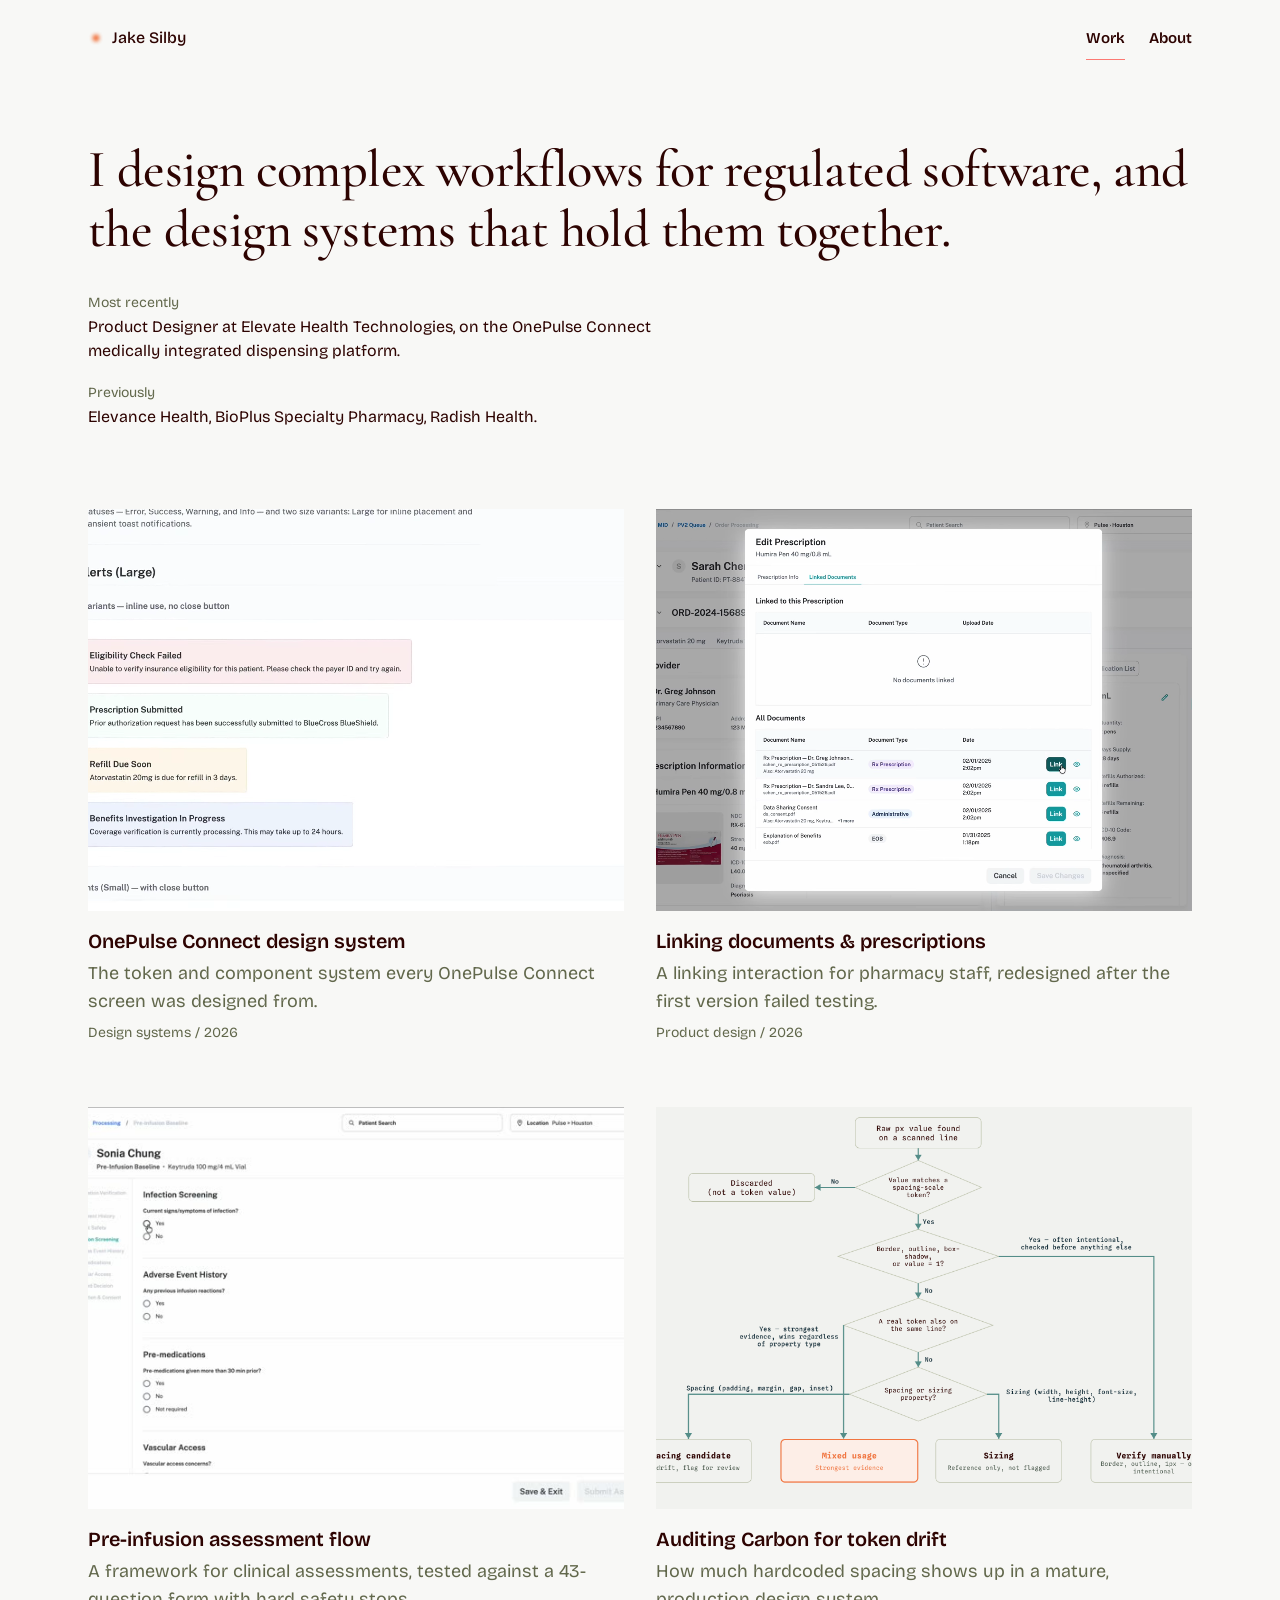
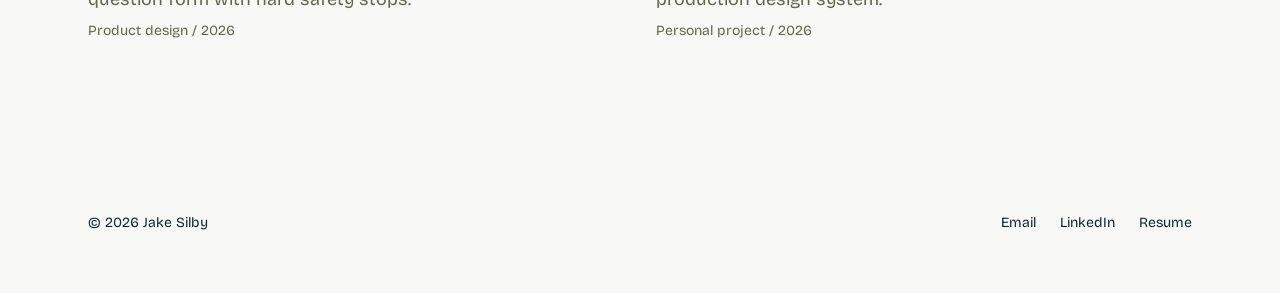
==== index.html @ 0c20d138 "perf: mp4 first, preload metadata, pause offscreen grid videos List the mp4 source before the webm, " ====
<!DOCTYPE html>
<html lang="en">
<head>
  <meta charset="UTF-8">
  <meta name="viewport" content="width=device-width, initial-scale=1.0">
  <title>Jake Silby — Portfolio</title>
  <link rel="preconnect" href="https://fonts.googleapis.com">
  <link rel="preconnect" href="https://fonts.gstatic.com" crossorigin>
  <link rel="stylesheet" href="components/fonts.css">
  <link rel="stylesheet" href="tokens.css">
  <link rel="stylesheet" href="components/components.css">
  <style>
    * { box-sizing: border-box; margin: 0; padding: 0; }
    html, body {
      background: var(--bg-page);
      color: var(--text-primary);
      font-family: var(--font-family-sans);
    }
    .home-hero {
      display: flex;
      flex-direction: column;
      gap: var(--space-32);
      max-width: var(--layout-wide);
      margin-inline: auto;
      padding: var(--space-64) var(--layout-gutter) var(--space-80);
    }
    .home-hero__title {
      font: var(--type-hero);
      letter-spacing: var(--type-hero-letter-spacing);
      color: var(--text-primary);
    }
    .hero-mark {
      /* Reset only: no visible highlight yet. */
      background: none;
      color: inherit;
    }
    .home-hero__credits {
      display: flex;
      flex-direction: column;
      gap: var(--space-20);
      max-width: var(--layout-measure);
    }
    .home-hero__credit {
      display: flex;
      flex-direction: column;
      gap: var(--space-2);
    }
    .home-hero__label {
      font: var(--type-meta);
      letter-spacing: var(--type-meta-letter-spacing);
      color: var(--text-muted);
    }
    .home-hero__value {
      font: var(--type-body-sm);
      letter-spacing: var(--type-body-sm-letter-spacing);
      color: var(--text-primary);
    }
  </style>
  <script>
    window.va = window.va || function () { (window.vaq = window.vaq || []).push(arguments); };
  </script>
  <script defer src="/_vercel/insights/script.js"></script>
</head>
<body data-page="work">
  <script src="components/nav.js"></script>
  <noscript>
    <nav class="noscript-nav" aria-label="Primary">
      <a href="/">Work</a>
      <a href="/about.html">About</a>
      <a href="mailto:jake.r.silby@gmail.com">Email</a>
    </nav>
  </noscript>

  <section class="home-hero">
    <h1 class="home-hero__title">I design <mark class="hero-mark">complex workflows</mark> for regulated software, and the <mark class="hero-mark">design systems</mark> that hold them together.</h1>
    <dl class="home-hero__credits">
      <div class="home-hero__credit">
        <dt class="home-hero__label">Most recently</dt>
        <dd class="home-hero__value">Product Designer at Elevate Health Technologies, on the OnePulse Connect medically integrated dispensing platform.</dd>
      </div>
      <div class="home-hero__credit">
        <dt class="home-hero__label">Previously</dt>
        <dd class="home-hero__value">Elevance Health, BioPlus Specialty Pharmacy, Radish Health.</dd>
      </div>
    </dl>
  </section>

  <h2 class="visually-hidden">Work</h2>
  <script src="components/work-grid.js"></script>
  <script src="components/clip-video.js"></script>

  <script src="components/footer.js"></script>
</body>
</html>
---- components/fonts.css ----
/*
 * Shared font include — the only place web fonts are requested. Every page
 * links this file (plus preconnects to fonts.googleapis.com and
 * fonts.gstatic.com) instead of its own Google Fonts URL.
 *
 * v2 faces (CLAUDE.md, Typography):
 *   Bricolage Grotesque      everything except the hero sentence, page
 *     opsz 12..96,           titles and code. Variable on both axes, so
 *     wght 400..700          optical size follows font-size automatically.
 *                            Weights in use: 400 (body, meta), 500 (header
 *                            name), 600 (nav, h2, h3), 700.
 *   Cormorant Garamond 500   hero sentence and case study title only
 *   Spline Sans Mono 400     token names, code and file names in prose
 */
@import url('https://fonts.googleapis.com/css2?family=Bricolage+Grotesque:opsz,wght@12..96,400..700&family=Cormorant+Garamond:wght@500&family=Spline+Sans+Mono&display=swap');

/*
 * Legacy, remove when roles migrate. Still used by pre-v2 type classes in
 * tokens.css; drop each face once nothing references it.
 *   Bricolage Grotesque 800   .type-case-title (homepage project titles)
 *   EB Garamond 400           .type-about-entry, .type-about-bio-body
 *                             (About page)
 *   EB Garamond 400 italic    .type-description (homepage project
 *                             descriptions)
 *   EB Garamond 500           .type-about-heading, .type-about-entry strong
 *                             (About page)
 *   EB Garamond 600 italic    .type-about-bio-lead (About page)
 */
@import url('https://fonts.googleapis.com/css2?family=Bricolage+Grotesque:opsz,wght@12..96,800&family=EB+Garamond:ital,wght@0,400;0,500;1,400;1,600&display=swap');
---- tokens.css ----
/*
 * Portfolio Design Tokens
 * Source of truth for every color, spacing, and type value on the site.
 * Never write a raw hex/px value in a page or component — reference a token.
 * Mirrors the Pulse Design System's token architecture: primitives → semantic aliases.
 * A third "mapped" tier (component-scoped tokens like --button-bg) can be added
 * as real components get built — add it there, not as one-off inline values.
 *
 * Generated from the Figma file's Variables (Color Primitives, Color, Spacing
 * Primitives, Spacing collections) — values pulled directly from the Plugin API,
 * not eyeballed from a screenshot.
 *
 * 2026 homepage direction: cosmos / greenwhite / smaltblue / elm are the active
 * primitives for the homepage (see --bg-hero, --text-hero-* below). brown / orange
 * / sage / forest remain in place because --bg-inverse, --bg-section-alt, and
 * --text-muted (used on case study pages / ProjectRow hover) haven't been
 * migrated to the new palette yet — don't delete them until those are addressed.
 *
 * v2 — restored --layout-max-width and --space-160 (--padding-hero-y), both
 * dropped by mistake in v1's wholesale file replacement rather than a deliberate
 * change. --text-accent was NOT restored — --text-hero-eyebrow is its intended
 * successor, scoped to the not-yet-built .hero-panel structure. Don't
 * bring --text-accent back.
 */

:root {

  /* ============================================================
   * PRIMITIVES — raw values, tied to no meaning. Never reference
   * these directly in components; go through the semantic layer below.
   * ============================================================ */

  /* --- Color primitives: brown (legacy — still backs --bg-inverse/text-muted paths) --- */
  --color-brown-0: #f3b29b;
  --color-brown-0-5: #e4a38d;
  --color-brown-1: #d5957e;
  --color-brown-1-5: #c58670;
  --color-brown-2: #b67861;
  --color-brown-3: #985a45;
  --color-brown-4: #793d28;
  --color-brown-5: #5b200b;
  --color-brown-6: #491a09;
  --color-brown-7: #371307;
  --color-brown-8: #240d04;
  --color-brown-8-5: #1b0a03;
  --color-brown-9: #120602;
  --color-brown-9-5: #090301;
  --color-brown-10: #000000;

  /* --- Color primitives: orange (legacy — still backs --bg-inverse) --- */
  --color-orange-0: #ffffff;
  --color-orange-0-5: #fdeee7;
  --color-orange-1: #fcdccf;
  --color-orange-1-5: #facbb7;
  --color-orange-2: #f8ba9f;
  --color-orange-3: #f59770;
  --color-orange-4: #f17540;
  --color-orange-5: #ee5210;
  --color-orange-6: #be420d;
  --color-orange-7: #8f310a;
  --color-orange-8: #5f2106;
  --color-orange-8-5: #471905;
  --color-orange-9: #301003;
  --color-orange-9-5: #180802;
  --color-orange-10: #000000;

  /* --- Color primitives: sage (legacy — still backs --bg-section-alt/--text-muted) --- */
  --color-sage-0: #ffffff;
  --color-sage-0-5: #fbfbfb;
  --color-sage-1: #f6f8f6;
  --color-sage-1-5: #f2f4f2;
  --color-sage-2: #edf1ed;
  --color-sage-3: #e4e9e5;
  --color-sage-4: #dbe2dc;
  --color-sage-5: #d2dbd3;
  --color-sage-6: #b4beb5;
  --color-sage-7: #96a197;
  --color-sage-8: #778479;
  --color-sage-8-5: #68766a;
  --color-sage-9: #59675b;
  --color-sage-9-5: #4a594c;
  --color-sage-10: #3b4a3d;

  /* --- Color primitives: forest (legacy) --- */
  --color-forest-0: #b7d8bc;
  --color-forest-0-5: #a8c9ad;
  --color-forest-1: #9aba9f;
  --color-forest-1-5: #8bab90;
  --color-forest-2: #7c9c81;
  --color-forest-3: #5f7f64;
  --color-forest-4: #416146;
  --color-forest-5: #244329;
  --color-forest-6: #1d3621;
  --color-forest-7: #162819;
  --color-forest-8: #0e1b10;
  --color-forest-8-5: #0b140c;
  --color-forest-9: #070d08;
  --color-forest-9-5: #040704;
  --color-forest-10: #000000;

  /* --- Color primitives: cosmos (active — 2026 homepage accent family) --- */
  --color-cosmos-0: #fff2f1;
  --color-cosmos-0-5: #fdf0f0;
  --color-cosmos-1: #fbeeee;
  --color-cosmos-1-5: #f9edec;
  --color-cosmos-2: #f7ebea;
  --color-cosmos-2-5: #f3e9e8; /* NEW — requested directly by hex for the
   * Pre-Infusion Assessment Flow homepage thumbnail's placeholder tray.
   * Sits between cosmos-2 and cosmos-3 on the existing scale rather than
   * reusing either neighbor, since it doesn't exactly match either one. */
  --color-cosmos-3: #f5e5e5;
  --color-cosmos-4: #f7dddc;
  --color-cosmos-5: #fecfcd;
  --color-cosmos-6: #fc7973;
  --color-cosmos-7: #fa2219;
  --color-cosmos-8: #b40b04;
  --color-cosmos-8-5: #870803;
  --color-cosmos-9: #5a0502;
  --color-cosmos-9-5: #2d0301;
  --color-cosmos-10: #000000;

  /* --- Color primitives: greenwhite (active — 2026 homepage neutral family) --- */
  --color-greenwhite-0: #f8f8f6;
  --color-greenwhite-0-5: #f5f6f4;
  --color-greenwhite-1: #f3f4f1;
  --color-greenwhite-1-5: #f1f2ef;
  --color-greenwhite-2: #eff0ed;
  --color-greenwhite-3: #ebece9;
  --color-greenwhite-4: #e7e8e3;
  --color-greenwhite-5: #e4e6dd;
  --color-greenwhite-6: #bbc0a9;
  --color-greenwhite-7: #919a75;
  --color-greenwhite-8: #62684c;
  --color-greenwhite-8-5: #494e39;
  --color-greenwhite-9: #313426;
  --color-greenwhite-9-5: #181a13;
  --color-greenwhite-10: #000000;

  /* --- Color primitives: smaltblue (active — 2026 homepage, border/interactive only so far) --- */
  --color-smaltblue-0: #cee2e0;
  --color-smaltblue-0-5: #c4d7d6;
  --color-smaltblue-1: #bacdcb;
  --color-smaltblue-1-5: #afc2c1;
  --color-smaltblue-2: #a5b8b6;
  --color-smaltblue-3: #8ea6a4;
  --color-smaltblue-4: #719996;
  --color-smaltblue-5: #548d88;
  --color-smaltblue-6: #43716d;
  --color-smaltblue-7: #325552;
  --color-smaltblue-8: #223836;
  --color-smaltblue-8-5: #192a29;
  --color-smaltblue-9: #111c1b;
  --color-smaltblue-9-5: #080e0e;
  --color-smaltblue-10: #000000;

  /* --- Color primitives: elm (active — 2026 homepage, hero surface + body ink) --- */
  --color-elm-0: #b4dbea;
  --color-elm-0-5: #a8cedd;
  --color-elm-1: #9cc2d1;
  --color-elm-1-5: #8fb5c3;
  --color-elm-2: #83a8b7;
  --color-elm-3: #6292a5;
  --color-elm-4: #437b91;
  --color-elm-5: #23657f;
  --color-elm-6: #1c5166;
  --color-elm-7: #153d4c;
  --color-elm-8: #0e2833;
  --color-elm-8-5: #0a1e26;
  --color-elm-9: #071419;
  --color-elm-9-5: #030a0d;
  --color-elm-10: #000000;

  /* --- Color primitives: white (case-study surface fill — not part of any
   * family scale, an unbound literal white in Figma, not a variable) --- */
  --color-white: #ffffff;

  /* --- Illustrative color: OnePulse Connect's own pulse-teal-700, used only
   * in the Token Architecture live embed to demonstrate that primitive,
   * semantic alias, and mapped token all resolve to the same value. This is
   * data being illustrated (the case study subject's palette), not a
   * portfolio design token — kept separate from the primitive families
   * above. Confirmed exact via the real Figma node (353:108, Token Example
   * swatch fill) — the earlier #2c6164 pixel-sampled from
   * images/ds_figmavariables.png was a different, unrelated screenshot;
   * no discrepancy remains. */
  --color-pulse-teal-700: #0c6265;
  --color-teal-label: #006566; /* NEW — Token Architecture live-embed card label text (PRIMITIVE/SEMANTIC ALIAS/MAPPED TOKEN), confirmed against Figma node 353:108. Unbound literal in Figma (not aliased to any variable there), same as --color-pulse-teal-700 above. */

  /* --- Illustrative alias/mapped steps for the same live embed — chained via
   * var() to --color-pulse-teal-700 above rather than repeating its hex, so
   * the three Token Architecture cards reference three distinct custom
   * properties instead of one value copy-pasted three times. Same
   * illustrative status as --color-pulse-teal-700: this is OnePulse
   * Connect's palette being demonstrated, not a portfolio design token, so
   * neither is used anywhere else on the site.
   * primary.main (#14A3A8) confirmed distinct via Figma variable lookup —
   * the chain intentionally resolves through primary.dark instead. */
  --pulse-primary-dark: var(--color-pulse-teal-700);
  --pulse-accent-primary-fg-fill: var(--pulse-primary-dark);

  /* --- Layout primitives --- */
  --layout-max-width: 1200px;
  --layout-text-width: 584px; /* reading measure, ~70 real characters per
   * line of 18px Bricolage Grotesque (average character 8.35px, measured
   * over OnePulse Connect's prose). Was 544px, ~71 characters of Barlow.
   * Set as px, not ch: Bricolage's ch (the '0' glyph, 0.651em) is much
   * wider than its average character (0.464em). */
  --layout-case-content-width: 760px; /* case-study content column — matches the
   * hardcoded 760px on .case-visual, .case-image-stack and friends, which
   * still need moving onto this token */
  --layout-case-wide-width: calc(var(--layout-max-width) - 2 * var(--padding-section-x)); /* NEW — wide case-study
   * figures (Carbon token audit's DevTools/terminal screenshots) that break out
   * of the 760px text column so small UI text stays legible. Derived, not a new
   * px value: the full 1200px layout minus the section's own side padding. */

  /* --- Radius primitives --- */
  --radius-full: 99px; /* pill/fully-rounded — safely larger than half the height of anything it's applied to */
  --radius-sm: 4px; /* own value, no longer aliases --space-4 (radius isn't spacing). NEW — Problem Diagram resolved-side image frame corners, confirmed against Figma */
  --radius-md: 8px; /* own value, no longer aliases --space-8. case-study row image corners, confirmed against Figma */
  --radius-lg: 16px; /* own value, no longer aliases --space-16. NEW — homepage hero card + glow corners, confirmed against Figma node 378:160 (381:486/381:487) */

  /* --- Border width primitives --- */
  --border-width-hairline: 1px; /* NEW — added for the case-study code block
   * (.case-code). Every solid border in components.css now uses it; the
   * remaining inline 1px borders are dashed rules that v2 removes. */
  --border-width-focus: 2px; /* NEW (v2) — focus ring around a whole work grid item */

  /* --- Size primitives --- */
  --size-44: 44px; /* NEW (v2) — WCAG 2.5.5 minimum tap target */

  /* --- Motion primitives --- */
  --duration-150: 150ms; /* NEW (v2) — the only UI transition length */

  /* --- Spacing primitives --- */
  --space-2: 2px; /* NEW — homepage credibility block, label to value */
  --space-4: 4px;
  --space-8: 8px;
  --space-12: 12px;
  --space-16: 16px;
  --space-20: 20px;
  --space-24: 24px;
  --space-32: 32px;
  --space-36: 36px;
  --space-48: 48px;
  --space-56: 56px;
  --space-64: 64px; /* superseded — was the About page's card/bio column gap
   * for one revision of node 496:156; the next revision moved that gap to
   * 80px (see --space-80 below). Kept, same as --space-128/--font-size-64,
   * in case a future section lands on this rung again. */
  --space-80: 80px; /* NEW — About page's card/bio column gap, now 80px per
   * the latest revision of node 496:156/517:67 (was 64px, see --space-64
   * above). 80px already exists as a literal value on --hero-section-padding-y
   * below, but that token is named and scoped for the homepage hero
   * section's padding role, not a general gap value; reusing it here would
   * be the same kind of name/role mismatch flagged for --border-muted in
   * the first About audit, so this gets its own general-scale primitive
   * instead, consistent with how --space-64 was added last round rather
   * than reused from elsewhere. */
  --space-96: 96px;
  --space-128: 128px; /* superseded — kept in case another section needs it */
  --space-160: 160px;
  --space-180: 180px; /* hero panel padding, current — confirmed against live Figma (196:383). Third revision to this value; see chat history if it changes again. */
  --space-200: 200px; /* superseded — kept in case another section needs it */

  /* --- Typography primitives --- */
  --font-family-display: 'Cormorant Garamond', Garamond, serif; /* v2 hero
   * sentence and case study title only (--type-hero, --type-page-title) */
  --font-family-serif: 'EB Garamond', serif; /* legacy classes only; removed
   * by the end of v2 */
  --font-family-mono: 'Spline Sans Mono', monospace;
  --font-family-sans: 'Bricolage Grotesque', system-ui, sans-serif; /* opsz
   * axis: font-optical-sizing stays auto (the default), so text is neutral
   * at body size and gets more character at heading sizes */

  --font-weight-regular: 400;
  --font-weight-medium: 500;
  --font-weight-semibold: 600;
  --font-weight-bold: 700;
  --font-weight-extrabold: 800;

  --font-size-11: 11px;
  --font-size-12: 12px; /* NEW — Token Architecture live-embed card label/name text, confirmed against Figma node 353:108 */
  --font-size-13: 13px;
  --font-size-14: 14px; /* NEW — homepage nav wordmark ("Welcome"), confirmed against Figma node 378:160 */
  --font-size-15: 15px; /* NEW — --type-nav */
  --font-size-16: 16px;
  --font-size-18: 18px;
  --font-size-20: 20px;
  --font-size-24: 24px;
  --font-size-32: 32px;
  --font-size-40: 40px; /* hero headline, current — confirmed against live Figma (196:383) */
  --font-size-48: 48px; /* added for case study page titles */
  --font-size-56: 56px; /* NEW (v2) — top of the --type-hero clamp, at 1440px */
  --font-size-64: 64px; /* superseded — .type-hero-heading moved from Barlow/64px back to Playfair/40px. Kept in case a future treatment needs it again. */
  --font-size-72: 72px; /* unused — kept from an earlier hero iteration in case another hero-scale treatment needs it */

  --line-height-16: 16px;
  --line-height-18: 18px; /* "Selected Work" label, current — confirmed against live Figma (196:383) */
  --line-height-20: 20px;
  --line-height-24: 24px;
  --line-height-28: 28px; /* NEW (v2) — --type-body, --type-h3 */
  --line-height-32: 32px;
  --line-height-36: 36px;
  --line-height-40: 40px; /* NEW (v2) — bottom of the --type-hero and --type-page-title clamps, at 375px */
  --line-height-48: 48px;
  --line-height-56: 56px; /* added for case study page titles */
  --line-height-64: 64px; /* NEW (v2) — top of the --type-hero clamp, at 1440px */
  --line-height-76: 76px; /* added for the 2026 homepage hero headline */

  --letter-spacing-none: 0px;
  --letter-spacing-tight-xs: -0.6px; /* NEW — homepage case study titles (.project-row__title), per the 2026-09-28 title spec; no Figma variable exists for this value. Looser than tight-sm, so xs by the sm/md/lg ordering — but note tight-xs2 (-1px) is tighter than sm despite its name, so xs and xs2 are not neighbours in value. Another reason for the naming pass flagged on tight-xs2. */
  --letter-spacing-tight-sm: -0.8px;
  --letter-spacing-tight-xs2: -1px; /* case study titles (.project-row__title), confirmed against live Figma — sits between tight-sm (-0.8) and tight-md (-1.2). Named awkwardly (xs2) to avoid conflicting with the existing tight/wide naming scale, which isn't strictly ordered (see tight-lg/-xl below) — consider a full naming pass on this scale at some point. */
  --letter-spacing-tight-md: -1.2px;
  --letter-spacing-tight-lg: -1.6px; /* added for case study page titles */
  --letter-spacing-tight-xl: -1.5px; /* superseded — .type-hero-heading moved to --letter-spacing-tight-xs2 (-1px), confirmed against Figma node 378:160. Kept in case another treatment needs -1.5px again. */
  --letter-spacing-wide-sm: 0.88px;
  --letter-spacing-wide-md: 1.04px;
  --letter-spacing-wide-lg: 1.1px;
  --letter-spacing-wide-xl: 1.5px; /* added for the 2026 homepage hero eyebrow */


  /* ============================================================
   * SEMANTIC ALIASES — roles, composed from primitives. Components
   * reference these, not the raw primitive scale above.
   * ============================================================ */

  /* --- Color: backgrounds --- */
  --bg-page: var(--color-greenwhite-0);
  --bg-canvas: var(--color-greenwhite-1-5); /* corrected from greenwhite-0-5 (#f5f6f4) to greenwhite-1-5 (#f1f2ef) — confirmed against live Figma variables on node 44:2 ("The Problem" section fill), the token's first actual usage anywhere in the codebase */
  --bg-accent: var(--color-cosmos-4);
  --bg-accent-tint: var(--color-cosmos-1); /* NEW — featured At a Glance stat tile fill, confirmed against Figma (#FBEEEE) */
  --bg-inverse: var(--color-greenwhite-5); /* confirmed against Figma node 239:186 — the light-tint hover redesign. Was previously cosmos-9 (dark, node 232:21) — my own local copy of this file was never updated when that fix was given to Claude Code directly, which is likely why it regressed. */
  --bg-placeholder: var(--color-greenwhite-4);
  --bg-placeholder-fill: var(--color-greenwhite-1); /* NEW — inner tone for the two-tone case-study image placeholder */
  --bg-placeholder-warm: var(--color-cosmos-2-5); /* NEW — Pre-Infusion Assessment Flow's homepage thumbnail tray, requested as an alternate to the shared greenwhite --bg-placeholder */
  --bg-section-alt: var(--color-sage-5); /* NOT migrated — still legacy sage. Used on case study pages, which haven't been redesigned yet */
  --bg-hero: var(--color-elm-0); /* NEW — the 2026 homepage hero panel */
  --bg-surface: var(--color-white); /* NEW — card/tile fill that sits a shade brighter than bg-page, e.g. At a Glance stat tiles */
  --bg-backdrop: color-mix(in srgb, var(--color-elm-10) 80%, transparent); /* NEW — lightbox/modal backdrop, computed from the elm-10 black primitive via color-mix() instead of a hardcoded rgba() */

  /* --- Color: text --- */
  --text-primary: var(--color-cosmos-9-5);
  --text-secondary: var(--color-elm-9);
  --text-inverse: var(--color-cosmos-9);
  --text-muted: var(--color-greenwhite-8); /* Migrated off legacy sage-6 (#b4beb5,
   * 1.7:1 — failed WCAG AA). greenwhite-8 is the lightest step in the active
   * 2026 palette that still clears 4.5:1 against both bg-page and bg-canvas
   * (5.48:1 / 5.19:1). */
  --text-label: var(--color-elm-8);
  --text-hero-eyebrow: var(--color-cosmos-8-5); /* NEW — status unclear as of the latest hero revision, see chat note */
  --text-hero-heading: var(--color-cosmos-9-5); /* NEW */
  --text-hero-subhead: var(--color-greenwhite-8); /* NEW — the hero's second line ("I am a product designer..."), confirmed against live Figma (196:383) */
  --text-tag: var(--color-greenwhite-8);
  --text-link: var(--color-elm-5); /* NEW — About page's inline LinkedIn link, confirmed against Figma node 517:67 (#23657f). color-elm-5 already existed as a primitive but had no semantic role assigned yet. */
  --text-link-hover: var(--color-cosmos-8); /* NEW (v2) — hover color for inline
   * links and work grid titles. 6.60:1 on --bg-page, 6.25:1 on --bg-canvas.
   * A different hue from both --text-link (elm-5) and --text-primary, so the
   * hover reads on teal links and near-black titles alike. */

  /* --- Color: accent --- */
  --accent-primary: var(--color-cosmos-7);
  --accent-primary-dark: var(--color-cosmos-8); /* NEW — Token Architecture live-embed arrow icon fill, confirmed against Figma node 353:108's exported SVG asset (#b40b04) */

  /* --- Color: borders --- */
  --border-divider: var(--color-greenwhite-6);
  --border-muted: var(--color-greenwhite-7);
  --border-default: var(--color-elm-9-5);
  --border-accent: var(--color-cosmos-9); /* NEW — nav pill button outline */
  --border-interactive: var(--color-smaltblue-7); /* NEW — smaltblue's first assigned role */
  --border-highlight: var(--color-cosmos-6); /* NEW — nav pill active-tab underline. Stated by the user as #FC7973/cosmos-6; not confirmed via Figma, but cosmos-6 is a real existing primitive. */
  --border-highlight-teal: var(--color-pulse-teal-700); /* NEW — Token Architecture card hover border. Reuses the exact swatch color the widget already demonstrates (pulse-teal.700), kept separate from --border-highlight so this hover treatment doesn't move if the nav pill's underline color ever changes. */

  /* --- Size and motion (v2) --- */
  --size-tap-target: var(--size-44); /* min-height on header and footer links */
  --duration-hover: var(--duration-150); /* hover/focus color change, always ease-out */

  /* --- Spacing: gaps --- */
  --gap-tight: var(--space-4);
  --gap-inline: var(--space-8);
  --gap-stack: var(--space-16);
  --gap-section: var(--space-20); /* NEW — gap between index/heading/paragraphs within a numbered case-study section */
  --gap-card: var(--space-24);
  --gap-footer-links: var(--space-24); /* corrected from --space-32 (32px) — confirmed against live Figma node 48:15 (the shared Footer component, also used on the homepage). This changes the homepage footer's link spacing too, since it's the same shared component. */

  /* --- Spacing: padding --- */
  --padding-section-x: var(--space-48);
  --padding-card-y: var(--space-36);
  --padding-section-y: var(--space-96);
  --padding-image: var(--space-32);
  --padding-hero-y: var(--space-160); /* superseded — the full-bleed hero-panel this backed was replaced by the floating hero card (see --hero-section-padding-y below), confirmed against Figma node 378:160. Kept in case a future full-bleed hero treatment needs it again. */

  /* --- Spacing: mapped (component-scoped) — one-off positioning values that
   * belong to a single component's exact Figma geometry, not the general
   * spacing rhythm scale above. Per CLAUDE.md's third token tier. --- */
  --hero-section-padding-y: var(--space-80); /* now points at its primitive. NEW — homepage hero section vertical padding, confirmed against Figma node 378:160 */
  --work-grid-gap-column: var(--space-32); /* NEW (v2) — between the two work grid columns */
  --work-grid-gap-row: var(--space-64); /* NEW (v2) — between work grid rows, twice the column gap so each item reads as one unit */
  --focus-ring-width: var(--border-width-focus);
  --focus-ring-color: var(--accent-primary-dark); /* 6.6:1 on bg-page */
  --focus-ring-offset: var(--space-8);
  /* Raw px below, not primitives: removed in v2 about/grid prompts. */
  --about-card-offset-top: 14px; /* NEW — About page experience/education card's inset from its own glow layer, confirmed against Figma node 496:156 (496:275) */
  --about-card-offset-left: 17px; /* NEW — see --about-card-offset-top; same node, left axis */
  --about-card-glow-offset-left: 3px; /* NEW — About card's glow layer inset from the outer wrapper (top/bottom inset is 0), confirmed against Figma node 496:156 (496:171) */
  --project-row-image-width: 640px; /* Raw px: removed in v2 hero/about/grid prompts. NEW — was a hardcoded 500px; raised so
   * homepage thumbnails (e.g. OnePulse Connect's Colors & Typography swatch
   * grid) render large enough to actually read rather than a full screenshot
   * shrunk past legibility. Component-scoped one-off card geometry, not part
   * of the general spacing rhythm scale, same tier as the hero/about card
   * offsets above. The <720px breakpoint overrides this back to `none`
   * (stacked layout goes full-width regardless), so this only affects
   * desktop/tablet. */

  /* --- Layout (v2) — the only two container widths, plus one gutter.
   * --layout-wide is the outer box for the header, work grid and media;
   * the gutter sits inside it as padding, so wide content is 1104px on
   * desktop (same as --layout-case-wide-width). --layout-measure is the
   * reading-text box. --layout-gutter steps up in the @media blocks
   * below :root (20 / 32 / 48). --- */
  --layout-wide: var(--layout-max-width);
  --layout-measure: var(--layout-text-width);
  --layout-gutter: var(--space-20);

  /* --- Type roles (v2) — composite tokens. Each role has five parts plus
   * a `font` shorthand. Apply with `font: var(--type-body);` and
   * `letter-spacing: var(--type-body-letter-spacing);`, since the font
   * shorthand can't carry letter-spacing. Bricolage Grotesque everywhere
   * except hero and page-title (Cormorant Garamond) and code (Spline Sans
   * Mono). Every
   * line-height is a multiple of 4. The legacy .type-* classes further
   * down stay in use until pages migrate onto these roles. --- */

  /* Fluid roles: size and line-height both interpolate linearly between
   * 375px and 1440px viewports. The endpoints are primitives; values in
   * between are not always on the 4px grid. */
  --type-hero-family: var(--font-family-display);
  --type-hero-weight: var(--font-weight-medium);
  --type-hero-size: clamp(var(--font-size-32), 23.55px + 2.2535vw, var(--font-size-56)); /* 32 at 375 → 56 at 1440 */
  --type-hero-line-height: clamp(var(--line-height-40), 31.55px + 2.2535vw, var(--line-height-64)); /* 40 at 375 → 64 at 1440 */
  --type-hero-letter-spacing: var(--letter-spacing-tight-xs); /* -0.6px.
   * Was -1px for EB Garamond; at 56px that crowds Cormorant Garamond's
   * tighter default fit ("rn", "gn" start to touch). Still 2 lines at 1440. */
  --type-hero: var(--type-hero-weight) var(--type-hero-size)/var(--type-hero-line-height) var(--type-hero-family);

  --type-page-title-family: var(--font-family-display);
  --type-page-title-weight: var(--font-weight-medium);
  --type-page-title-size: clamp(var(--font-size-32), 29.183px + 0.7512vw, var(--font-size-40)); /* 32 at 375 → 40 at 1440 */
  --type-page-title-line-height: clamp(var(--line-height-40), 37.183px + 0.7512vw, var(--line-height-48)); /* 40 at 375 → 48 at 1440 */
  --type-page-title-letter-spacing: var(--letter-spacing-tight-xs); /* -0.6px,
   * same as --type-hero. At -0.8px the "rn" pair renders joined at 40px on
   * a 2x screen; -0.6px keeps it apart. */
  --type-page-title: var(--type-page-title-weight) var(--type-page-title-size)/var(--type-page-title-line-height) var(--type-page-title-family);

  --type-h2-family: var(--font-family-sans);
  --type-h2-weight: var(--font-weight-semibold);
  --type-h2-size: var(--font-size-24);
  --type-h2-line-height: var(--line-height-32);
  --type-h2-letter-spacing: var(--letter-spacing-tight-xs);
  --type-h2: var(--type-h2-weight) var(--type-h2-size)/var(--type-h2-line-height) var(--type-h2-family);

  --type-h3-family: var(--font-family-sans);
  --type-h3-weight: var(--font-weight-semibold);
  --type-h3-size: var(--font-size-20);
  --type-h3-line-height: var(--line-height-28);
  --type-h3-letter-spacing: var(--letter-spacing-none);
  --type-h3: var(--type-h3-weight) var(--type-h3-size)/var(--type-h3-line-height) var(--type-h3-family);

  --type-body-family: var(--font-family-sans);
  --type-body-weight: var(--font-weight-regular);
  --type-body-size: var(--font-size-18);
  --type-body-line-height: var(--line-height-28);
  --type-body-letter-spacing: var(--letter-spacing-none);
  --type-body: var(--type-body-weight) var(--type-body-size)/var(--type-body-line-height) var(--type-body-family);

  --type-body-lg-family: var(--font-family-sans);
  --type-body-lg-weight: var(--font-weight-regular);
  --type-body-lg-size: var(--font-size-20);
  --type-body-lg-line-height: var(--line-height-32);
  --type-body-lg-letter-spacing: var(--letter-spacing-none);
  --type-body-lg: var(--type-body-lg-weight) var(--type-body-lg-size)/var(--type-body-lg-line-height) var(--type-body-lg-family);

  --type-body-sm-family: var(--font-family-sans);
  --type-body-sm-weight: var(--font-weight-regular);
  --type-body-sm-size: var(--font-size-16);
  --type-body-sm-line-height: var(--line-height-24);
  --type-body-sm-letter-spacing: var(--letter-spacing-none);
  --type-body-sm: var(--type-body-sm-weight) var(--type-body-sm-size)/var(--type-body-sm-line-height) var(--type-body-sm-family);

  --type-caption-family: var(--font-family-sans);
  --type-caption-weight: var(--font-weight-regular);
  --type-caption-size: var(--font-size-16);
  --type-caption-line-height: var(--line-height-24);
  --type-caption-letter-spacing: var(--letter-spacing-none);
  --type-caption: var(--type-caption-weight) var(--type-caption-size)/var(--type-caption-line-height) var(--type-caption-family);

  --type-meta-family: var(--font-family-sans);
  --type-meta-weight: var(--font-weight-regular);
  --type-meta-size: var(--font-size-14);
  --type-meta-line-height: var(--line-height-20);
  --type-meta-letter-spacing: var(--letter-spacing-none);
  --type-meta: var(--type-meta-weight) var(--type-meta-size)/var(--type-meta-line-height) var(--type-meta-family);

  --type-nav-family: var(--font-family-sans);
  --type-nav-weight: var(--font-weight-semibold);
  --type-nav-size: var(--font-size-15);
  --type-nav-line-height: var(--line-height-20);
  --type-nav-letter-spacing: var(--letter-spacing-none);
  --type-nav: var(--type-nav-weight) var(--type-nav-size)/var(--type-nav-line-height) var(--type-nav-family);

  /* Header name ("Jake Silby"). */
  --type-brand-family: var(--font-family-sans);
  --type-brand-weight: var(--font-weight-medium);
  --type-brand-size: var(--font-size-16);
  --type-brand-line-height: var(--line-height-24);
  --type-brand-letter-spacing: var(--letter-spacing-none);
  --type-brand: var(--type-brand-weight) var(--type-brand-size)/var(--type-brand-line-height) var(--type-brand-family);

  /* Inline code: token names, code and file names inside prose. Sized in
   * em so it sits in body and caption text alike, and takes the
   * surrounding line-height. No `font` shorthand for this role: the
   * shorthand resets line-height to `normal` and can't take `inherit`, so
   * apply the parts individually. */
  --font-size-code-inline: 0.875em;
  --type-code-family: var(--font-family-mono);
  --type-code-weight: var(--font-weight-regular);
  --type-code-size: var(--font-size-code-inline);
  --type-code-line-height: inherit;
  --type-code-letter-spacing: var(--letter-spacing-none);

  /* Multi-line code blocks (pre.case-code, Carbon token audit). */
  --type-code-block-family: var(--font-family-mono);
  --type-code-block-weight: var(--font-weight-regular);
  --type-code-block-size: var(--font-size-14);
  --type-code-block-line-height: var(--line-height-20);
  --type-code-block-letter-spacing: var(--letter-spacing-none);
  --type-code-block: var(--type-code-block-weight) var(--type-code-block-size)/var(--type-code-block-line-height) var(--type-code-block-family);

  /* --- Shadows --- */
  --shadow-card: 0 2px 4px rgba(0, 0, 0, 0.1), 0 15px 9px rgba(0, 0, 0, 0.05), 0 41px 11px rgba(0, 0, 0, 0.02); /* 3-layer approximation of Figma's 5-stacked-shadow card spec — reads the same visually. Applied via CSS instead of baked into image assets so it stays themeable and doesn't bleed into the source PNG/WebP crop. */
  --shadow-thumbnail: 0 1px 2px rgba(0, 0, 0, 0.1), 0 8px 5px rgba(0, 0, 0, 0.05), 0 14px 5px rgba(0, 0, 0, 0.02); /* NEW — same 3-layer approximation approach as --shadow-card, scaled down for smaller inline thumbnails (e.g. the Problem Diagram's ds_colors image), confirmed against a distinct, tighter 5-layer spec on node 45:2 */
  --shadow-resolved: 0 4px 16px rgba(0, 0, 0, 0.12); /* NEW — single-layer spec, meaningfully simpler than the 3-layer --shadow-card/--shadow-thumbnail approximations. Problem Diagram's resolved/"Token System" side only, confirmed against Figma. */
}

/* Page gutter steps (v2): 20px below 768, 32px from 768, 48px from 1024
 * (and at 1440). Breakpoints are literal because custom properties can't
 * be used inside a media query. */
@media (min-width: 768px) {
  :root { --layout-gutter: var(--space-32); }
}
@media (min-width: 1024px) {
  :root { --layout-gutter: var(--space-48); }
}


/* ============================================================
 * TYPOGRAPHY — COMPOSITE TOKENS
 * fontSize/lineHeight/fontWeight can't be expressed as a single CSS
 * custom property (same limitation the Pulse tokens.css documented
 * for its 30 skipped composite tokens) — compose the primitives above
 * into a class per role instead. These classes ARE the type-scale
 * tokens; treat them as the source of truth the same way you'd treat
 * a custom property.
 *
 * Legacy (pre-v2). The case study pages no longer use any of these; they
 * set the v2 type roles above on their own selectors. What's left serves
 * the homepage project rows (.type-meta, .type-case-title,
 * .type-label-secondary, .type-description) and the About page
 * (.type-about-*) until those are rebuilt.
 * ============================================================ */

.type-meta {
  font-family: var(--font-family-mono);
  font-weight: var(--font-weight-regular);
  font-size: var(--font-size-13);
  line-height: var(--line-height-20);
  letter-spacing: var(--letter-spacing-wide-md);
  text-transform: none; /* was uppercase — removed in the
   * frontend-design audit. Most live text using this class is
   * already hardcoded caps in the HTML itself (section index numbers
   * aside, which have no case) — this CSS change alone won't visibly
   * affect those instances; only genuinely mixed-case content (like
   * the copyright line) changes appearance. */
}

.type-case-title {
  font-family: var(--font-family-sans);
  font-weight: var(--font-weight-extrabold);
  font-size: var(--font-size-32);
  line-height: var(--line-height-48);
  letter-spacing: var(--letter-spacing-tight-md);
}

.type-label-secondary {
  font-family: var(--font-family-mono);
  font-weight: var(--font-weight-regular);
  font-size: var(--font-size-11);
  line-height: var(--line-height-16);
  letter-spacing: var(--letter-spacing-wide-sm);
  text-transform: none; /* was uppercase — removed in the
   * frontend-design audit. Most live text using this class is
   * already hardcoded caps in the HTML (CASE STUDY, FILE A/B/C, WORK) —
   * this alone won't visibly change those; badge/project-row__index
   * text (Title Case/numbers in source) is the visible change here. */
}

.type-description {
  font-family: var(--font-family-serif);
  font-style: italic;
  font-weight: var(--font-weight-regular);
  font-size: var(--font-size-20);
  line-height: var(--line-height-32); /* was line-height-24 (1.2x) — same
   * tight-leading bug as .type-hero-subhead, same fix: 32px/20px = 1.6x.
   * Unlike the hero card, .project-row__description has no fixed-height
   * container (flex, align-items: start) — confirmed no re-measurement
   * needed here. */
  letter-spacing: var(--letter-spacing-none);
}

/* --- About page additions (introduced while building the About page,
 * confirmed against Figma node 496:156) --- */

.type-about-heading {
  /* "Experience:" / "Education:" card headings. */
  font-family: var(--font-family-serif);
  font-weight: var(--font-weight-medium);
  font-size: var(--font-size-18);
  line-height: var(--line-height-24);
  letter-spacing: var(--letter-spacing-none);
}

.type-about-entry {
  /* Role/org line per experience & education entry. Role name is Medium
   * weight, org name Regular — bold via a nested <strong> on the role
   * name, not a second class. */
  font-family: var(--font-family-serif);
  font-weight: var(--font-weight-regular);
  font-size: var(--font-size-14);
  line-height: var(--line-height-24);
  letter-spacing: var(--letter-spacing-none);
}
.type-about-entry strong {
  font-weight: var(--font-weight-medium);
}

.type-about-entry-years {
  /* Mono year/range under each entry. Figma specs this at 10px, but that's
   * under the site's 11px functional-text floor (flagged by the impeccable
   * design-quality hook) — bumped to 11px, matching the floor every other
   * mono label on the site already sits on. No letter-spacing in the Figma
   * export (unlike the wide-tracked mono labels elsewhere) — left at
   * none rather than assumed. */
  font-family: var(--font-family-mono);
  font-weight: var(--font-weight-regular);
  font-size: var(--font-size-11);
  line-height: var(--line-height-24);
  letter-spacing: var(--letter-spacing-none);
}

.type-about-bio-lead {
  /* Bio's opening sentence — semibold italic, per Figma. Was 24px; latest
   * Figma revision of node 496:156 specifies 20px for both bio roles
   * (lead and body), no longer a larger size on the lead alone. */
  font-family: var(--font-family-serif);
  font-style: italic;
  font-weight: var(--font-weight-semibold);
  font-size: var(--font-size-20);
  line-height: normal; /* Figma leading-[normal], a deliberate "auto"
   * choice — not forced onto the line-height scale. */
  letter-spacing: var(--letter-spacing-none);
}

.type-about-bio-body {
  /* Was 24px — see .type-about-bio-lead above, same revision. */
  font-family: var(--font-family-serif);
  font-weight: var(--font-weight-regular);
  font-size: var(--font-size-20);
  line-height: normal;
  letter-spacing: var(--letter-spacing-none);
}


/* ============================================================
 * COMPONENT INTENT (not yet built) — documented here so it isn't
 * lost before the ProjectRow component exists in code.
 * ============================================================ */

/*
.project-row:hover {
  background: var(--bg-inverse);
  color: var(--text-inverse);
}
*/

/*
 * Hero panel (2026 homepage) — not yet built in code. Reference:
 * Figma node 196:382 ("Combo — Portica / Bossanova", now on the
 * cosmos/greenwhite/smaltblue/elm palette).
 *
 * .hero-panel {
 *   background: var(--bg-hero);
 *   padding: var(--padding-hero-y) var(--padding-section-x);
 * }
 * .hero-panel__eyebrow  { color: var(--text-hero-eyebrow); }
 * .hero-panel__heading  { color: var(--text-hero-heading); }
 * .nav-button {
 *   background: var(--bg-accent);
 *   color: var(--text-inverse);
 *   border: 1px solid var(--border-accent);
 * }
 */
---- components/components.css ----
/* Shared chrome: site-header, site-footer, work grid, case study blocks.
 * Loaded on every page that uses these components — never modify a copy
 * per page, edit here.
 */

/* --- Visually hidden: in the accessibility tree, not on screen. Used for
 * headings that structure a page without a visible label. --- */

.visually-hidden {
  position: absolute;
  width: 1px;
  height: 1px;
  overflow: hidden;
  clip-path: inset(50%);
  white-space: nowrap;
}

/* --- Case footer nav (Back to top / Next case study — end of every case
 * study's content, before the shared site-footer). --- */

.case-footer-nav {
  display: flex;
  align-items: center;
  justify-content: space-between;
  gap: var(--gap-card);
  padding: var(--space-24) var(--padding-section-x);
  border-top: 1px dashed var(--border-divider);
  background: var(--bg-page);
}

.case-footer-nav__link {
  color: var(--text-secondary);
  text-decoration: none;
  font: var(--type-nav);
  letter-spacing: var(--type-nav-letter-spacing);
}

/* --- Case study section (The Problem, Why This Matters, ...) — repeats
 * identically across every section on a case study page, confirmed against
 * Figma node 44:2. */

.case-section {
  display: flex;
  flex-direction: column;
  align-items: flex-start;
  gap: var(--gap-section);
  padding: var(--padding-section-x);
  background: var(--bg-page);
}

.case-section--alt {
  background: var(--bg-canvas);
}

.case-section__heading {
  font: var(--type-h2);
  letter-spacing: var(--type-h2-letter-spacing);
  color: var(--text-primary);
}

.case-section__body {
  font: var(--type-body);
  letter-spacing: var(--type-body-letter-spacing);
  color: var(--text-primary);
  max-width: 56ch; /* was a fixed 640px (before that, 760px) — that px value
   * was tuned once against a specific type scale and drifted back to
   * ~92-95 chars/line once the scale changed (Impeccable audit, 2026-09-15).
   * ch ties the width to the current font's actual character width instead
   * of a static px guess, so it can't drift the same way again.
   *
   * 56ch, not a nominal ~72-75ch, because Barlow's real prose character
   * width runs narrower than its own ch unit (the '0' glyph the unit is
   * defined by) here — 72ch measured out to ~90-96 real characters/line
   * in this component, not ~72-75. Verified directly via
   * getClientRects()-based per-character line measurement (not estimated):
   * 56ch = max 78 chars/line on this page, max 79 on Linking Documents &
   * Prescriptions, the other page sharing this class. Re-verify the same
   * way if this component's font or type scale changes again — don't
   * trust the nominal ch count at face value for this font. */
}

.case-section__body strong,
.case-rules-list__item strong {
  font-weight: var(--font-weight-semibold);
}

.case-section__body a {
  color: var(--text-link); /* same treatment as .case-figure__caption a */
  text-decoration: underline;
}

/* --- Case study bulleted rules list (e.g. Reasoning & Governance's
 * "standing rules" list) — a real <ul>, not literal bullet characters in
 * <p> tags like Figma's own authoring, for semantics. --- */

.case-rules-list {
  display: flex;
  flex-direction: column;
  gap: var(--gap-section);
  width: 736px;
  max-width: 100%;
  margin: 0;
  padding: 0;
  list-style: none;
}

.case-rules-list__item {
  position: relative;
  padding-left: var(--gap-stack);
  font: var(--type-body);
  letter-spacing: var(--type-body-letter-spacing);
  color: var(--text-primary);
}

.case-rules-list__item::before {
  content: "•";
  position: absolute;
  left: 0;
}

/* --- Case study inline visual (bg-placeholder wrapper, no radius on the
 * wrapper itself; inner image gets radius + object-fit, no shadow) — reused
 * across every real-screenshot block on a case study page. Each usage sets
 * its own aspect-ratio via a modifier, since that varies per image. --- */

.case-visual {
  display: flex;
  align-items: center;
  justify-content: center;
  width: 760px;
  max-width: 100%;
  padding: var(--space-24);
  background: var(--bg-placeholder);
}

.case-visual__image {
  display: block;
  width: 100%;
  max-width: 712px;
  height: auto;
  object-fit: cover;
  border-radius: var(--radius-md);
}

/* .case-visual's --bg-placeholder card fill is meant for a placeholder-
 * style box behind screenshots that need one. Some captures already
 * carry their own light background (fully transparent, or flat white/
 * near-white) — stacking --bg-placeholder's darker greenwhite tone
 * behind those just adds a visible colored border with no content
 * reason for it. Opt-in per image, not a change to .case-visual's
 * default, since most instances (full-app screenshots, video clips)
 * still want the card frame. Used on both Linking Documents &
 * Prescriptions and OnePulse Connect — shared here rather than
 * duplicated per page. */

.case-visual--transparent {
  background: transparent;
}

/* --- Case study dashed placeholder (flagged visual gap not built yet —
 * a genuinely missing asset, not a stand-in for something already shot).
 * Re-added for Linking Documents & Prescriptions' Hero Visual; was removed
 * as dead code once OnePulse Connect's own gaps (sidebar clip, hero) got
 * real footage. Each usage sets its own size via a modifier. --- */

.case-dashed-placeholder {
  display: flex;
  align-items: center;
  justify-content: center;
  padding: var(--space-24);
  background: transparent;
  border: 2px dashed var(--border-muted);
  border-radius: var(--radius-md);
}

.case-dashed-placeholder__label {
  color: var(--text-primary);
  text-align: center;
  text-transform: none; /* .type-meta already sets none at the token level;
   * this is now redundant but left explicit — these labels run to full
   * sentences describing what's missing, not short tags, so all-caps would
   * hurt readability here regardless of the base value. */
  letter-spacing: var(--letter-spacing-none); /* wide tracking only reads
   * correctly on all-caps text — same pairing as .stat-tile__label. */
}

/* --- Case study vertical image stack (a group of .case-visual/
 * .case-dashed-placeholder blocks stacked with a consistent 20px gap —
 * Data Table Screenshots, Production Screenshots) --- */

.case-image-stack {
  display: flex;
  flex-direction: column;
  align-items: flex-start;
  gap: var(--gap-section);
  width: 760px;
  max-width: 100%;
}

/* Image + caption pair. .case-visual is a centered flex row with its own
 * background tray, so a caption placed inside it would sit beside the
 * image; the figure stacks the caption below the tray instead. */
.case-figure {
  display: flex;
  flex-direction: column;
  gap: var(--space-8);
  width: var(--layout-case-content-width);
  max-width: 100%;
  margin: 0;
}

.case-figure__caption {
  font: var(--type-caption);
  letter-spacing: var(--type-caption-letter-spacing);
  color: var(--text-secondary);
}

.case-figure__caption a {
  color: var(--text-link); /* same treatment as .about-contact-link */
  text-decoration: underline;
}

/* Wide figure — breaks out of the 760px text column up to the full layout
 * width, for screenshots whose small DevTools/terminal text would be
 * illegible at 712px (Carbon token audit). The tray and image inside drop
 * their own fixed 760/712px caps so they fill the wider figure. Still
 * opens full size in the lightbox like every other case-study image. */
.case-figure--wide {
  width: var(--layout-case-wide-width);
}

.case-figure--wide .case-visual {
  width: 100%;
}

.case-figure--wide .case-visual__image {
  max-width: none;
}

.case-figure--wide .case-figure__caption {
  max-width: var(--layout-case-content-width); /* the image goes wide; the
   * caption keeps the text column's line length */
}

/* Bare diagram — a diagram built in the site's own visual language
 * (transparent/flat background) gets no .case-visual tray, same as
 * Linking Documents' .removal-guardrail-image and Pre-Infusion's
 * .framework-diagram-image (both page-local there). Shared here so a
 * diagram with a caption can use .case-figure without the tray. */
.case-diagram {
  display: block;
  width: 100%;
  height: auto;
}

/* --- Case study subsection heading (h3 within a .case-section, e.g.
 * "Finding one: ...") --- */

.case-section__subheading {
  font: var(--type-h3);
  letter-spacing: var(--type-h3-letter-spacing);
  color: var(--text-primary);
  margin-top: var(--gap-section); /* doubles the section's own 20px gap above
   * a subsection, so it reads as a break rather than another paragraph */
}

/* --- Case study code block (SCSS snippets in prose). No syntax
 * highlighting: snippets are one or two lines, and the point is the raw
 * value next to the token, which reads fine in one color. Scrolls
 * horizontally rather than wrapping, so a declaration stays on one line
 * as it does in the source file. --- */

.case-code {
  width: var(--layout-case-content-width);
  max-width: 100%;
  margin: 0;
  padding: var(--space-16) var(--space-20);
  overflow-x: auto;
  background: var(--bg-surface);
  border: var(--border-width-hairline) solid var(--border-divider);
  border-radius: var(--radius-md);
  font: var(--type-code-block);
  letter-spacing: var(--type-code-block-letter-spacing);
  color: var(--text-primary);
}

.case-code code {
  font: inherit;
  white-space: pre;
}

/* Inline code inside body copy and captions (type/code). Sized in em and
 * takes the surrounding line-height, so it sits on body and caption lines
 * alike without raising them. */
.case-code-inline {
  font-family: var(--type-code-family);
  font-weight: var(--type-code-weight);
  font-size: var(--type-code-size);
  line-height: var(--type-code-line-height);
  letter-spacing: var(--type-code-letter-spacing);
  padding: 0 var(--space-4);
  background: var(--bg-placeholder);
  border-radius: var(--radius-sm);
  overflow-wrap: anywhere; /* long paths like
   * packages/styles/scss/components/... would otherwise push the
   * page wider than a phone screen */
}

/* --- Stat Grid (case study "At a Glance") --- */

.stat-grid {
  display: grid;
  grid-template-columns: repeat(2, minmax(0, 1fr));
  gap: var(--gap-card);
  width: 100%;
}

.stat-tile {
  display: flex;
  flex-direction: column;
  gap: var(--gap-inline);
  padding: var(--gap-inline);
  background: var(--bg-surface);
}

.stat-tile__value {
  font: var(--type-h2);
  letter-spacing: var(--type-h2-letter-spacing);
  color: var(--text-primary);
}

.stat-tile__label {
  font: var(--type-meta);
  letter-spacing: var(--type-meta-letter-spacing);
  color: var(--text-label);
}

/* --- Problem Diagram (scattered files -> shared token system illustration,
 * case study "The Problem" section only — bespoke, not a reusable pattern) --- */

.problem-diagram {
  display: flex;
  align-items: center;
  gap: var(--space-32);
  padding: var(--gap-stack);
  background: var(--bg-surface);
}

.problem-diagram__group {
  display: flex;
  flex-direction: column;
  align-items: center;
  flex-shrink: 0;
  gap: var(--gap-stack);
  padding: var(--gap-stack);
}

.problem-diagram__thumbs {
  position: relative;
  width: 270px;
  height: 220px;
}

.problem-diagram__thumb-wrap {
  position: absolute;
  display: flex;
  align-items: center;
  justify-content: center;
}

.problem-diagram__thumb-wrap--a {
  left: 0;
  top: 61px;
  width: 160px;
  height: 108px;
  transform: rotate(7deg);
}

.problem-diagram__thumb-wrap--b {
  left: 112px;
  top: 0;
  width: 157px;
  height: 103px;
  transform: rotate(-5deg);
}

.problem-diagram__thumb-wrap--c {
  left: 67px;
  top: 119px;
  width: 156px;
  height: 100px;
  transform: rotate(4deg);
}

.problem-diagram__card {
  display: flex;
  align-items: center;
  justify-content: center;
  width: 150px;
  height: 90px;
  padding: var(--space-32) var(--gap-stack);
  background: var(--bg-canvas);
  border: var(--border-width-hairline) solid var(--border-muted);
  border-radius: var(--radius-sm);
  font: var(--type-meta);
  letter-spacing: var(--type-meta-letter-spacing);
  color: var(--text-muted);
  text-align: center;
}

.problem-diagram__caption {
  width: 220px;
  font: var(--type-meta);
  letter-spacing: var(--type-meta-letter-spacing);
  text-align: center;
}

.problem-diagram__caption--primary {
  color: var(--text-primary);
}

.problem-diagram__caption--label {
  color: var(--text-label);
}

.problem-diagram__arrow {
  /* Matches .token-chain__arrow exactly — same SVG asset, size, and color,
   * for visual consistency between the two arrow usages on this page. */
  display: flex;
  flex-shrink: 0;
  width: 14px;
  height: 14.7279px;
  color: var(--accent-primary-dark);
}

.problem-diagram__arrow svg {
  display: block;
  width: 100%;
  height: 100%;
}

.problem-diagram__image-frame {
  position: relative;
  width: 280px;
  height: 220px;
}

.problem-diagram__image {
  position: absolute;
  left: 0;
  top: 22px;
  width: 280px;
  height: 175px;
  object-fit: cover;
  border-radius: var(--radius-sm);
  box-shadow: var(--shadow-resolved); /* the resolved/elevated cue now stands alone, no border */
}

/* --- Token Chain (case study "Token Architecture" live embed) — three
 * connected cards showing a primitive/alias/mapped-token chain resolving to
 * the same color; hovering any card highlights all three via :has(), no JS
 * interaction needed. Confirmed against Figma node 353:108. --- */

.token-chain-wrap {
  display: flex;
  align-items: center;
  justify-content: center;
  width: 760px;
  max-width: 100%;
  padding: var(--space-24);
  background: var(--bg-placeholder);
}

.token-chain {
  display: flex;
  flex-wrap: wrap;
  align-items: center;
  gap: 1px var(--gap-card);
  width: 100%;
}

.token-chain__card {
  display: flex;
  flex-direction: column;
  align-items: flex-start;
  flex: 1 0 0;
  min-width: 0;
  min-height: 110px;
  gap: var(--gap-stack);
  padding: var(--space-16) var(--space-8);
  background: var(--bg-page);
  border: var(--border-width-hairline) solid var(--border-divider);
  border-radius: var(--radius-md);
}

@media (prefers-reduced-motion: no-preference) {
  .token-chain__card {
    transition: border-color 200ms ease-out;
  }
}

.token-chain:has(.token-chain__card:hover) .token-chain__card {
  border-color: var(--border-highlight-teal);
}

.token-chain__swatch {
  display: block;
  width: var(--space-24);
  height: var(--space-24);
  border-radius: var(--radius-sm);
}

/* Each card's swatch resolves through its own step of the chain rather than
 * all three sharing one variable — primitive, alias, and mapped token are
 * genuinely distinct custom properties here, even though (per tokens.css)
 * they resolve to the same value by design. */
.token-chain__swatch--primitive {
  background: var(--color-pulse-teal-700);
}

.token-chain__swatch--alias {
  background: var(--pulse-primary-dark);
}

.token-chain__swatch--mapped {
  background: var(--pulse-accent-primary-fg-fill);
}

/* Card text sits at type/meta; the token name inside it is type/code,
 * whose em size resolves against this. */
.token-chain__text {
  display: flex;
  flex-direction: column;
  align-self: stretch;
  min-width: 0;
  gap: var(--gap-inline);
  font: var(--type-meta);
  letter-spacing: var(--type-meta-letter-spacing);
}

.token-chain__label {
  min-width: 0;
  overflow: hidden;
  text-overflow: ellipsis;
  white-space: nowrap;
  color: var(--color-teal-label);
}

.token-chain__name {
  /* Wraps rather than truncates — unlike .token-chain__label (short, fixed
   * category names), a resolved token name's length isn't bounded, and
   * clipping it defeats the point of a widget whose job is showing the
   * real name. Accent.Primary.fg.fill (178px) was overflowing the card's
   * 146px width under nowrap+ellipsis; overflow-wrap lets it break even
   * with no spaces to wrap at. */
  min-width: 0;
  overflow-wrap: anywhere;
  font-family: var(--type-code-family);
  font-weight: var(--type-code-weight);
  font-size: var(--type-code-size);
  line-height: var(--type-code-line-height);
  letter-spacing: var(--type-code-letter-spacing);
  color: var(--text-primary);
}

.token-chain__arrow {
  display: flex;
  flex-shrink: 0;
  width: 14px;
  height: 14.7279px;
  color: var(--accent-primary-dark);
}

.token-chain__arrow svg {
  display: block;
  width: 100%;
  height: 100%;
}

.token-chain__caption {
  width: 760px;
  max-width: 100%;
  font: var(--type-body);
  letter-spacing: var(--type-body-letter-spacing);
  color: var(--text-secondary);
}

@media (max-width: 600px) {
  .token-chain {
    flex-direction: column;
    flex-wrap: nowrap;
    align-items: stretch;
  }

  .token-chain__arrow {
    align-self: center;
    transform: rotate(90deg);
  }
}

/* --- Site header (every page, injected by nav.js) --- */

.site-header__inner {
  display: flex;
  align-items: center;
  justify-content: space-between;
  flex-wrap: wrap;
  gap: var(--gap-inline);
  max-width: var(--layout-wide);
  margin-inline: auto;
  padding: var(--space-16) var(--layout-gutter);
}

.site-header__brand {
  display: inline-flex;
  align-items: center;
  gap: var(--gap-inline);
  min-height: var(--size-tap-target);
  color: var(--text-primary);
  text-decoration: none;
  font: var(--type-brand);
  letter-spacing: var(--type-brand-letter-spacing);
}

.site-header__brand-mark {
  display: block;
  width: var(--space-16);
  height: var(--space-16);
}

.site-header__nav {
  display: flex;
  align-items: center;
  gap: var(--gap-card);
}

.site-header__link {
  display: inline-flex;
  align-items: center;
  min-height: var(--size-tap-target);
  border-bottom: var(--border-width-hairline) solid transparent; /* reserves
   * the active underline so active and inactive links are the same box */
  color: var(--text-primary);
  text-decoration: none;
  font: var(--type-nav);
  letter-spacing: var(--type-nav-letter-spacing);
}

.site-header__link.is-active {
  border-bottom-color: var(--border-highlight);
}

.site-header__brand:hover,
.site-header__link:hover {
  color: var(--text-link-hover);
}

@media (prefers-reduced-motion: no-preference) {
  .site-header__brand,
  .site-header__link {
    transition: color var(--duration-hover) ease-out;
  }
}

/* --- Site footer (every page, injected by footer.js) --- */

.site-footer__inner {
  display: flex;
  align-items: center;
  justify-content: space-between;
  flex-wrap: wrap;
  gap: var(--gap-stack);
  max-width: var(--layout-wide);
  margin-inline: auto;
  padding: var(--padding-section-y) var(--layout-gutter) var(--space-48);
}

.site-footer__copy,
.site-footer__links a {
  font: var(--type-meta);
  letter-spacing: var(--type-meta-letter-spacing);
  color: var(--text-label);
}

.site-footer__links {
  display: flex;
  flex-wrap: wrap;
  gap: var(--gap-footer-links);
}

.site-footer__links a {
  display: inline-flex;
  align-items: center;
  min-height: var(--size-tap-target);
  text-decoration: none;
}

.site-footer__links a:hover {
  color: var(--text-link-hover);
}

@media (prefers-reduced-motion: no-preference) {
  .site-footer__links a {
    transition: color var(--duration-hover) ease-out;
  }
}

/* --- No-JS links: the header, footer and work grid are all injected by
 * JS, so every page carries these plain links inside <noscript>. --- */

.noscript-nav {
  display: flex;
  flex-wrap: wrap;
  gap: var(--gap-card);
  max-width: var(--layout-wide);
  margin-inline: auto;
  padding: var(--space-16) var(--layout-gutter);
}

.noscript-nav a {
  font: var(--type-nav);
  letter-spacing: var(--type-nav-letter-spacing);
  color: var(--text-link);
}

/* --- Work grid (homepage). Two columns inside --layout-wide, one below
 * 768px. Each item is a single link; hover changes only the title color. --- */

.work-grid {
  display: grid;
  grid-template-columns: 1fr;
  gap: var(--work-grid-gap-row) var(--work-grid-gap-column);
  max-width: var(--layout-wide);
  margin-inline: auto;
  padding: 0 var(--layout-gutter) var(--work-grid-gap-row);
  list-style: none;
}

@media (min-width: 768px) {
  .work-grid {
    grid-template-columns: repeat(2, minmax(0, 1fr));
  }
}

.work-grid__item {
  display: flex;
  flex-direction: column;
  color: inherit;
  text-decoration: none;
}

.work-grid__item:focus-visible {
  outline: var(--focus-ring-width) solid var(--focus-ring-color);
  outline-offset: var(--focus-ring-offset);
}

.work-grid__media {
  aspect-ratio: 4 / 3;
  overflow: hidden;
  background: var(--bg-canvas);
}

.work-grid__media-inner {
  display: block;
  width: 100%;
  height: 100%;
  object-fit: cover;
}

.work-grid__title {
  margin-top: var(--gap-stack);
  font: var(--type-h3);
  letter-spacing: var(--type-h3-letter-spacing);
  color: var(--text-primary);
}

.work-grid__item:hover .work-grid__title {
  color: var(--text-link-hover);
}

.work-grid__outcome {
  margin-top: var(--gap-tight);
  font: var(--type-body);
  letter-spacing: var(--type-body-letter-spacing);
  color: var(--text-muted);
}

.work-grid__meta {
  margin-top: var(--gap-inline);
  font: var(--type-meta);
  letter-spacing: var(--type-meta-letter-spacing);
  color: var(--text-muted);
}

@media (prefers-reduced-motion: no-preference) {
  .work-grid__title {
    transition: color var(--duration-hover) ease-out;
  }
}

/* --- Project row --- */

.project-row {
  display: flex;
  flex-direction: column;
  gap: var(--gap-card);
  padding: var(--padding-card-y) var(--padding-section-x);
  text-decoration: none;
  border-bottom: 1px dashed var(--border-divider);
}

.project-row:hover {
  background: var(--bg-inverse);
}

/* Non-clickable rows (no href yet — case study not published) never show
 * the interactive hover treatment; nothing happens on click either way. */
.project-row--upcoming:hover {
  background: none;
}

.project-row__body {
  display: flex;
  align-items: start;
  gap: var(--padding-section-x);
}

.project-row__image {
  /* width:50% (not a fixed px) so this scales down gracefully at desktop
   * widths just above the 720px stacking breakpoint — a flat px width big
   * enough to matter at 1440px would leave --project-row-description
   * almost no room right above 720px. flex-shrink stays enabled (0 1 auto,
   * not 0 0 auto) so it can actually give up that 50% if the row is ever
   * tighter than image+gap+description's combined min-content. */
  flex: 0 1 auto;
  width: 50%;
  min-width: 280px;
  max-width: var(--project-row-image-width);
  overflow: hidden;
  background: var(--bg-placeholder);
  padding: var(--padding-image);
}

.project-row__image-inner {
  display: block;
  width: 100%;
  height: auto;
  background: var(--bg-page);
  object-fit: cover;
  border-radius: var(--radius-md);
  box-shadow: var(--shadow-card);
}

.project-row__image--siteoverview {
  /* The site-overview clip is a self-contained frame — its own background
   * fills its full bounds — so, unlike a bare screenshot, it doesn't need
   * to sit inside the shared placeholder tray above. Same reasoning as
   * .case-hero__placeholder--frameless on the case-study page itself. */
  background: none;
  padding: 0;
}

.project-row__image--infectionscreening {
  /* Requested directly: swap this row's placeholder tray from the shared
   * greenwhite tone to a warmer one, scoped to just this row so the other
   * two keep the default --bg-placeholder tray. */
  background: var(--bg-placeholder-warm);
}

.project-row__image-inner--siteoverview {
  /* Explicit aspect-ratio so the row doesn't flash/reflow before the
   * video's own intrinsic size is known, matching ds_siteoverview.mp4's
   * current 1600x1000 encode (previously 1600/986 for the older clip). */
  aspect-ratio: 1600 / 1000;
}

.project-row__image-inner--linkdocflow {
  /* Same reasoning as --siteoverview, matching link-document-flow-short.mp4's
   * real 1440x900 encode. project-row.js derives this class name from each
   * row's own video.aspectClass rather than hardcoding one modifier for
   * every video row. */
  aspect-ratio: 1440 / 900;
}

.project-row__image-inner--infectionscreening {
  /* Same reasoning as --siteoverview/--linkdocflow, matching
   * as_infectionscreening.mp4's real 2880x1800 encode (also the Pre-Infusion
   * case study page's own hero clip). */
  aspect-ratio: 2880 / 1800;
}

.project-row__header {
  display: flex;
  align-items: center;
  justify-content: space-between;
  gap: var(--gap-card);
}

.project-row__title-group {
  display: flex;
  align-items: baseline;
  gap: var(--gap-inline);
}

.project-row__title-group--stacked {
  /* Used only where a row carries a subtitle (the product name underneath
   * a descriptive headline) — overrides the baseline row layout above so
   * the subtitle sits below the title instead of inline beside it. Scoped
   * to a modifier rather than changed on the base class so rows without a
   * subtitle keep their existing single-line layout. */
  flex-direction: column;
  align-items: flex-start;
  gap: var(--space-4);
}

.project-row__subtitle {
  color: var(--text-label);
  margin: 0;
}

.project-row__index {
  color: var(--accent-primary-dark); /* accent-primary fails 4.5:1 as text on bg-page —
   * accent-primary-dark clears it at 6.6:1. */
}

.project-row__title {
  color: var(--text-primary);
  margin: 0;
  font-size: var(--font-size-24);
  line-height: var(--line-height-32); /* was 48px, inherited from
   * .type-case-title. Deliberately 32px, not the current Figma file's
   * 48px — per the 2026-09-28 title spec. */
  letter-spacing: var(--letter-spacing-tight-xs); /* was tight-xs2 (-1px) */
}

.project-row__meta {
  display: flex;
  align-items: center;
  gap: var(--gap-stack);
}

.project-row__year {
  color: var(--text-label);
}

.badge {
  display: inline-block;
  padding: var(--gap-tight) var(--gap-inline);
  border: var(--border-width-hairline) solid var(--border-muted);
  border-radius: var(--radius-sm);
  color: var(--text-tag);
}

.project-row__description {
  flex: 1 1 0;
  min-width: 0;
  color: var(--text-primary);
  margin: 0;
}

/* Scroll-triggered stagger reveal — .js-stagger is added by project-row.js
 * only when IntersectionObserver is available and the user hasn't asked
 * for reduced motion, so this never leaves content stuck invisible if JS
 * fails to run. .is-visible is added once per row, on first intersection,
 * and never removed — the reveal fires exactly once. */
@media (prefers-reduced-motion: no-preference) {
  .project-row.js-stagger .badge,
  .project-row.js-stagger .project-row__description {
    opacity: 0;
    transition: opacity 340ms ease-out;
  }

  .project-row.js-stagger .project-row__title,
  .project-row.js-stagger .project-row__image {
    opacity: 0;
    filter: blur(4px);
    transition: opacity 340ms ease-out, transform 340ms ease-out, filter 340ms ease-out;
  }

  .project-row.js-stagger .project-row__title {
    transform: translateY(6px);
  }

  .project-row.js-stagger .project-row__image {
    transform: scale(0.98);
  }

  .project-row.js-stagger.is-visible .badge,
  .project-row.js-stagger.is-visible .project-row__description {
    opacity: 1;
  }

  .project-row.js-stagger.is-visible .project-row__title,
  .project-row.js-stagger.is-visible .project-row__image {
    opacity: 1;
    transform: none;
    filter: blur(0);
  }

  .project-row.js-stagger.is-visible .project-row__title { transition-delay: 60ms; }
  .project-row.js-stagger.is-visible .badge { transition-delay: 120ms; }
  .project-row.js-stagger.is-visible .project-row__image { transition-delay: 180ms; }
  .project-row.js-stagger.is-visible .project-row__description { transition-delay: 240ms; }
}

@media (max-width: 720px) {
  .project-row__body {
    flex-direction: column;
  }

  .project-row__image {
    width: auto;
    min-width: 0;
    max-width: none;
  }

  .project-row__header {
    flex-direction: column;
    align-items: flex-start;
    gap: var(--gap-stack);
  }

  .project-row__meta {
    align-items: flex-start;
  }

  .stat-grid {
    grid-template-columns: 1fr;
  }

  .problem-diagram {
    max-width: 100%;
    overflow-x: auto;
  }

  .case-visual {
    /* 24px fixed padding eats ~17% of a 279px mobile container width vs.
     * ~3% of the 712px desktop one, shrinking Tab Group, Data Table, and
     * Cell Type Variants down to an illegible size inside an
     * oversized empty box. 12px keeps a visible inset without the
     * disproportionate shrink. */
    padding: var(--space-12);
  }
}

/* --- Lightbox (shared — click any real case-study image for a larger
 * version). One instance injected per page by lightbox.js; any <img> with
 * a data-lightbox-src attribute is a trigger. --- */

[data-lightbox-src] {
  cursor: zoom-in;
}

[data-lightbox-src]:focus-visible {
  outline: 2px solid var(--accent-primary);
  outline-offset: 2px;
}

body.lightbox-open {
  overflow: hidden;
}

.lightbox {
  position: fixed;
  inset: 0;
  z-index: 1000;
  display: flex;
  align-items: center;
  justify-content: center;
  padding: var(--space-48);
  visibility: hidden;
  opacity: 0;
}

.lightbox.is-open {
  visibility: visible;
  opacity: 1;
}

@media (prefers-reduced-motion: no-preference) {
  .lightbox {
    transition: opacity 200ms ease-out, visibility 0s linear 200ms;
  }

  .lightbox.is-open {
    transition: opacity 200ms ease-out, visibility 0s linear 0s;
  }
}

.lightbox__backdrop {
  position: absolute;
  inset: 0;
  background: var(--bg-backdrop);
}

.lightbox__content {
  position: relative;
  display: flex;
  max-width: 100%;
  max-height: 100%;
  transform: scale(0.96);
}

.lightbox.is-open .lightbox__content {
  transform: scale(1);
}

@media (prefers-reduced-motion: no-preference) {
  .lightbox__content {
    transition: transform 200ms ease-out;
  }
}

.lightbox__image {
  display: block;
  max-width: 100%;
  max-height: calc(100vh - var(--space-96));
  width: auto;
  height: auto;
  object-fit: contain;
  border-radius: var(--radius-md);
}

.lightbox__close {
  position: fixed;
  top: var(--space-24);
  right: var(--space-24);
  display: flex;
  align-items: center;
  justify-content: center;
  width: var(--space-48);
  height: var(--space-48);
  font: inherit;
  font-size: var(--font-size-32);
  line-height: 1;
  color: var(--color-white);
  background: transparent;
  border: none;
  border-radius: var(--radius-full);
  cursor: pointer;
}

.lightbox__close:hover,
.lightbox__close:focus-visible {
  background: color-mix(in srgb, var(--color-white) 15%, transparent);
}

@media (max-width: 600px) {
  .lightbox {
    padding: var(--space-24);
  }
}
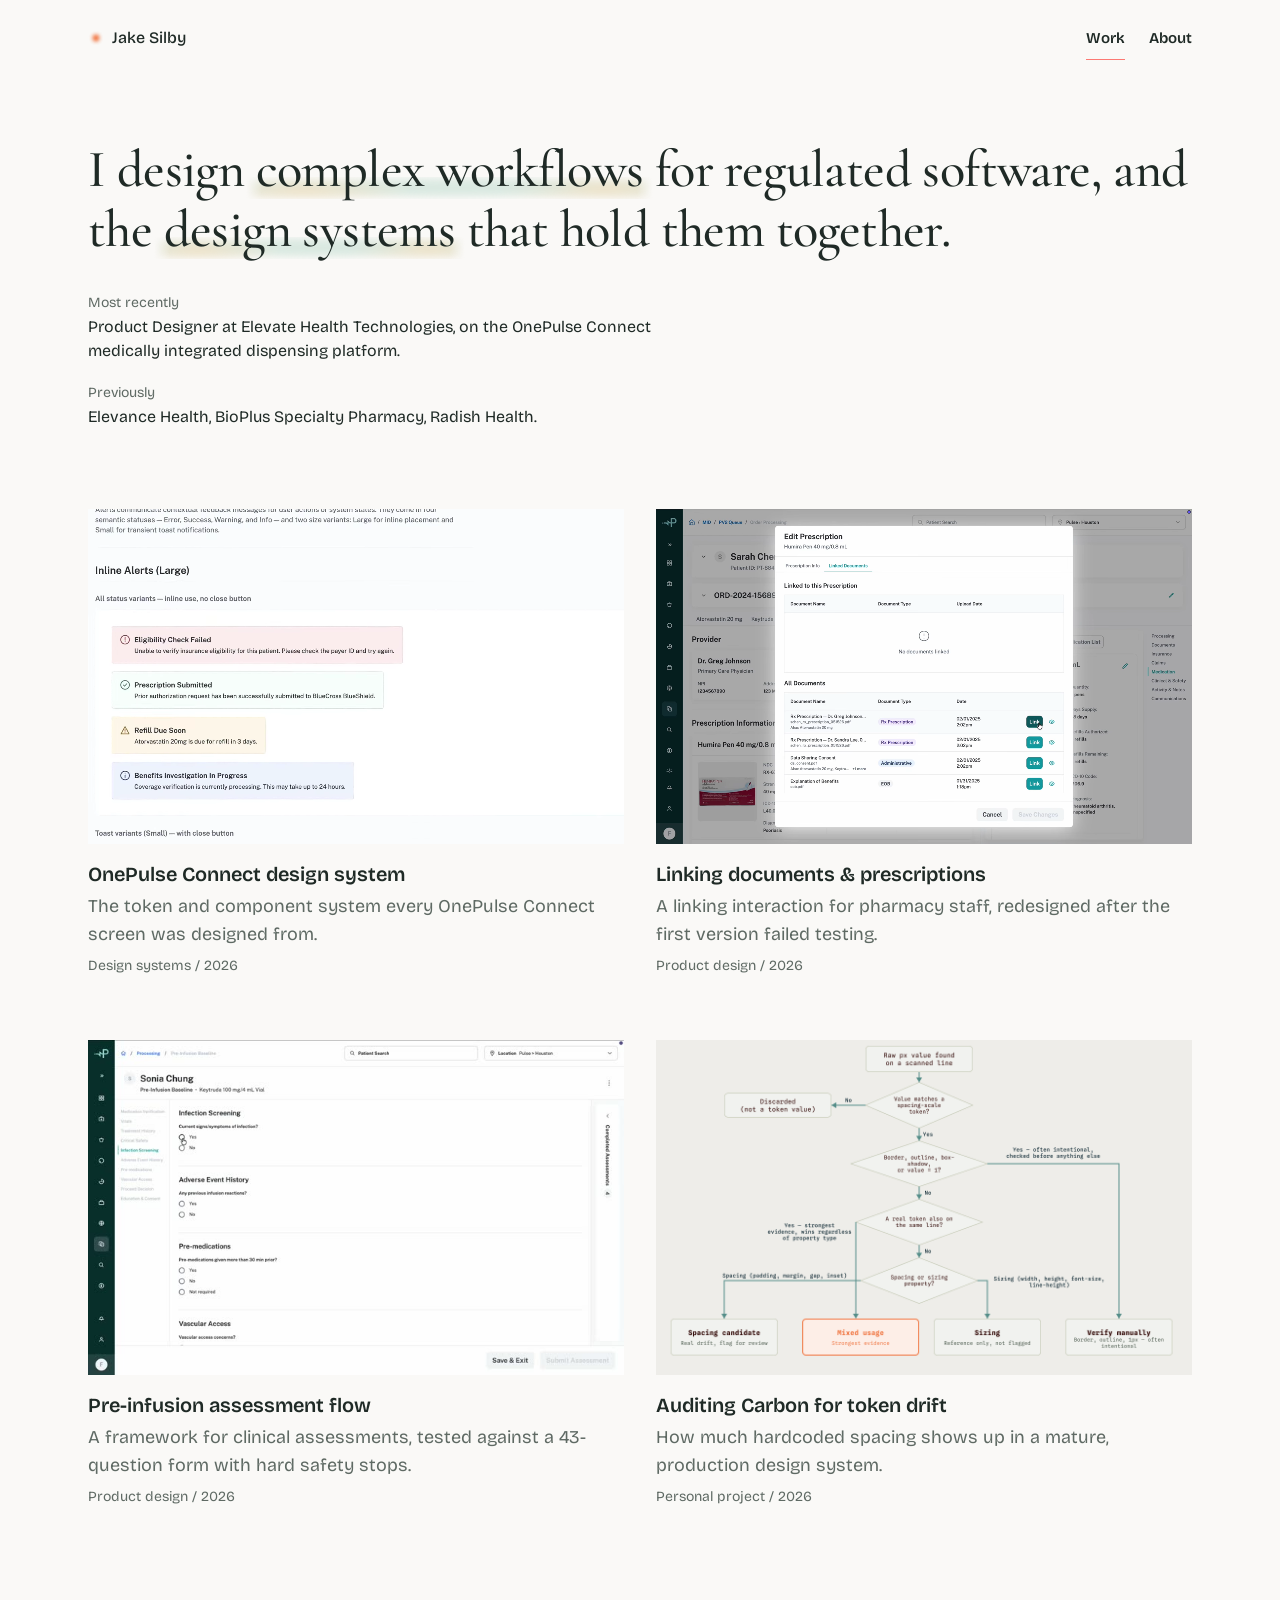
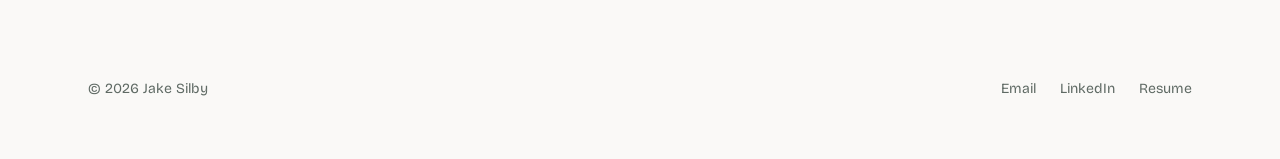
==== commit 1b3a5b31: "feat: watercolor hero highlight with draw-in Each .hero-mark gets a low watercolor band behind the w" ====
--- a/index.html
+++ b/index.html
@@ -29,10 +29,49 @@
       letter-spacing: var(--type-hero-letter-spacing);
       color: var(--text-primary);
     }
+    /* Hero highlight: a watercolor band behind each marked phrase. The ink
+     * is a pseudo-element under the text, so the marks need no extra
+     * markup and are fully drawn without JS. Three soft blobs (sand,
+     * juniper, sand) over a centered juniper band, blurred, with faded
+     * ends. */
     .hero-mark {
-      /* Reset only: no visible highlight yet. */
+      position: relative;
+      isolation: isolate;
+      white-space: nowrap;
       background: none;
       color: inherit;
+    }
+    .hero-mark::before {
+      content: "";
+      position: absolute;
+      z-index: -1;
+      left: var(--hero-mark-inset-x);
+      right: var(--hero-mark-inset-x);
+      bottom: var(--hero-mark-bottom);
+      height: var(--hero-mark-height);
+      background:
+        radial-gradient(ellipse 38% 90% at 14% 60%, var(--highlight-2), transparent 70%),
+        radial-gradient(ellipse 46% 100% at 52% 40%, var(--highlight), transparent 72%),
+        radial-gradient(ellipse 38% 90% at 88% 55%, var(--highlight-2), transparent 70%),
+        linear-gradient(var(--highlight), var(--highlight)) center / 100% 64% no-repeat;
+      filter: blur(var(--hero-mark-blur));
+      -webkit-mask-image: var(--hero-mark-mask);
+      mask-image: var(--hero-mark-mask);
+      transform-origin: left center;
+    }
+    /* Draws in once on load, in reading order. Under reduced motion there
+     * is no animation and both marks show fully drawn. */
+    @media (prefers-reduced-motion: no-preference) {
+      .hero-mark::before {
+        animation: hero-mark-draw var(--hero-mark-duration) var(--ease-draw) var(--hero-mark-delay-1) backwards;
+      }
+      .hero-mark:nth-of-type(2)::before {
+        animation-delay: var(--hero-mark-delay-2);
+      }
+    }
+    @keyframes hero-mark-draw {
+      from { transform: scaleX(0); }
+      to { transform: scaleX(1); }
     }
     .home-hero__credits {
       display: flex;
--- a/components/fonts.css
+++ b/components/fonts.css
@@ -17,13 +17,10 @@
 /*
  * Legacy, remove when roles migrate. Still used by pre-v2 type classes in
  * tokens.css; drop each face once nothing references it.
- *   Bricolage Grotesque 800   .type-case-title (homepage project titles)
  *   EB Garamond 400           .type-about-entry, .type-about-bio-body
  *                             (About page)
- *   EB Garamond 400 italic    .type-description (homepage project
- *                             descriptions)
  *   EB Garamond 500           .type-about-heading, .type-about-entry strong
  *                             (About page)
  *   EB Garamond 600 italic    .type-about-bio-lead (About page)
  */
-@import url('https://fonts.googleapis.com/css2?family=Bricolage+Grotesque:opsz,wght@12..96,800&family=EB+Garamond:ital,wght@0,400;0,500;1,400;1,600&display=swap');
+@import url('https://fonts.googleapis.com/css2?family=EB+Garamond:ital,wght@0,400;0,500;1,600&display=swap');
--- a/tokens.css
+++ b/tokens.css
@@ -10,11 +10,11 @@
  * Primitives, Spacing collections) — values pulled directly from the Plugin API,
  * not eyeballed from a screenshot.
  *
- * 2026 homepage direction: cosmos / greenwhite / smaltblue / elm are the active
- * primitives for the homepage (see --bg-hero, --text-hero-* below). brown / orange
- * / sage / forest remain in place because --bg-inverse, --bg-section-alt, and
- * --text-muted (used on case study pages / ProjectRow hover) haven't been
- * migrated to the new palette yet — don't delete them until those are addressed.
+ * v2 color (Oct 2026): clay / juniper / sand are the active primitives and
+ * every core semantic alias points at them. cosmos / greenwhite / smaltblue /
+ * elm and the older brown / orange / sage / forest families stay in place
+ * until Prompt 9 confirms nothing references them (the About page glow and
+ * --text-hero-* still do).
  *
  * v2 — restored --layout-max-width and --space-160 (--padding-hero-y), both
  * dropped by mistake in v1's wholesale file replacement rather than a deliberate
@@ -170,6 +170,22 @@
   --color-elm-9-5: #030a0d;
   --color-elm-10: #000000;
 
+  /* --- Color primitives: clay + juniper (v2, "Clay + juniper" at faint
+   * warmth). The active palette. Clay is the warm neutral family, juniper
+   * the green, sand the warm second highlight tone. Contrast ratios are on
+   * clay-0 (--bg-page). The cosmos / greenwhite / smaltblue / elm families
+   * above stay until Prompt 9 confirms nothing references them. --- */
+  --color-clay-0: #faf9f7;
+  --color-clay-1: #eeede9;
+  --color-clay-2: #e3e2dd;
+  --color-clay-7: #5f6a64; /* 5.4:1 */
+  --color-juniper-1: #e5e8e5;
+  --color-juniper-1-5: #dae9e1;
+  --color-juniper-6: #567a6d; /* white text on it 4.8:1 */
+  --color-juniper-7: #2f5d4e; /* 7.1:1 */
+  --color-juniper-9: #1f2a26; /* 14.1:1 */
+  --color-sand-2: #f0e3c9;
+
   /* --- Color primitives: white (case-study surface fill — not part of any
    * family scale, an unbound literal white in Figma, not a variable) --- */
   --color-white: #ffffff;
@@ -229,7 +245,12 @@
   --size-44: 44px; /* NEW (v2) — WCAG 2.5.5 minimum tap target */
 
   /* --- Motion primitives --- */
-  --duration-150: 150ms; /* NEW (v2) — the only UI transition length */
+  --duration-120: 120ms; /* NEW (v2) — hero highlight, first mark's delay */
+  --duration-150: 150ms; /* NEW (v2) — hover color and background changes */
+  --duration-300: 300ms; /* NEW (v2) — work grid lift; second hero mark's delay */
+  --duration-520: 520ms; /* NEW (v2) — hero highlight draw-in */
+  --ease-draw: cubic-bezier(.3, .7, .2, 1); /* NEW (v2) — hero highlight */
+  --ease-lift: cubic-bezier(.2, .7, .2, 1); /* NEW (v2) — work grid lift */
 
   /* --- Spacing primitives --- */
   --space-2: 2px; /* NEW — homepage credibility block, label to value */
@@ -326,46 +347,57 @@
    * ============================================================ */
 
   /* --- Color: backgrounds --- */
-  --bg-page: var(--color-greenwhite-0);
-  --bg-canvas: var(--color-greenwhite-1-5); /* corrected from greenwhite-0-5 (#f5f6f4) to greenwhite-1-5 (#f1f2ef) — confirmed against live Figma variables on node 44:2 ("The Problem" section fill), the token's first actual usage anywhere in the codebase */
+  --bg-page: var(--color-clay-0);
+  --bg-canvas: var(--color-clay-1); /* alternating case study sections. Same
+   * tone as --bg-surface, so anything that needs to read on a --alt section
+   * carries its own border or uses --bg-placeholder. */
   --bg-accent: var(--color-cosmos-4);
   --bg-accent-tint: var(--color-cosmos-1); /* NEW — featured At a Glance stat tile fill, confirmed against Figma (#FBEEEE) */
   --bg-inverse: var(--color-greenwhite-5); /* confirmed against Figma node 239:186 — the light-tint hover redesign. Was previously cosmos-9 (dark, node 232:21) — my own local copy of this file was never updated when that fix was given to Claude Code directly, which is likely why it regressed. */
-  --bg-placeholder: var(--color-greenwhite-4);
-  --bg-placeholder-fill: var(--color-greenwhite-1); /* NEW — inner tone for the two-tone case-study image placeholder */
-  --bg-placeholder-warm: var(--color-cosmos-2-5); /* NEW — Pre-Infusion Assessment Flow's homepage thumbnail tray, requested as an alternate to the shared greenwhite --bg-placeholder */
+  --bg-placeholder: var(--color-clay-2); /* case study screenshot trays and
+   * inline code. One step darker than --bg-canvas so trays still read on
+   * --alt sections. Muted text fails on it (4.3:1); keep it to images and
+   * primary text. */
+  --bg-placeholder-fill: var(--color-clay-0); /* inner tone for the two-tone case-study image placeholder */
   --bg-section-alt: var(--color-sage-5); /* NOT migrated — still legacy sage. Used on case study pages, which haven't been redesigned yet */
   --bg-hero: var(--color-elm-0); /* NEW — the 2026 homepage hero panel */
-  --bg-surface: var(--color-white); /* NEW — card/tile fill that sits a shade brighter than bg-page, e.g. At a Glance stat tiles */
+  --bg-surface: var(--color-clay-1); /* media wells, code backgrounds, At a
+   * Glance stat tiles. Was white, a shade brighter than the page; now a
+   * shade darker. */
   --bg-backdrop: color-mix(in srgb, var(--color-elm-10) 80%, transparent); /* NEW — lightbox/modal backdrop, computed from the elm-10 black primitive via color-mix() instead of a hardcoded rgba() */
 
   /* --- Color: text --- */
-  --text-primary: var(--color-cosmos-9-5);
-  --text-secondary: var(--color-elm-9);
+  --text-primary: var(--color-juniper-9); /* 14.1:1 on bg-page */
+  --text-secondary: var(--text-primary); /* captions and case study
+   * descriptions. Was elm-9, a near-black that read the same as primary. */
+  --text-on-accent: var(--color-white); /* on --accent-fill, 4.8:1 */
   --text-inverse: var(--color-cosmos-9);
-  --text-muted: var(--color-greenwhite-8); /* Migrated off legacy sage-6 (#b4beb5,
-   * 1.7:1 — failed WCAG AA). greenwhite-8 is the lightest step in the active
-   * 2026 palette that still clears 4.5:1 against both bg-page and bg-canvas
-   * (5.48:1 / 5.19:1). */
-  --text-label: var(--color-elm-8);
+  --text-muted: var(--color-clay-7); /* 5.4:1 on bg-page, 4.8:1 on
+   * bg-canvas and bg-surface */
+  --text-label: var(--text-muted); /* footer, stat tile labels, case study
+   * subtitles. Was elm-8, a near-black teal. */
   --text-hero-eyebrow: var(--color-cosmos-8-5); /* NEW — status unclear as of the latest hero revision, see chat note */
   --text-hero-heading: var(--color-cosmos-9-5); /* NEW */
   --text-hero-subhead: var(--color-greenwhite-8); /* NEW — the hero's second line ("I am a product designer..."), confirmed against live Figma (196:383) */
-  --text-tag: var(--color-greenwhite-8);
-  --text-link: var(--color-elm-5); /* NEW — About page's inline LinkedIn link, confirmed against Figma node 517:67 (#23657f). color-elm-5 already existed as a primitive but had no semantic role assigned yet. */
-  --text-link-hover: var(--color-cosmos-8); /* NEW (v2) — hover color for inline
-   * links and work grid titles. 6.60:1 on --bg-page, 6.25:1 on --bg-canvas.
-   * A different hue from both --text-link (elm-5) and --text-primary, so the
-   * hover reads on teal links and near-black titles alike. */
-
-  /* --- Color: accent --- */
-  --accent-primary: var(--color-cosmos-7);
-  --accent-primary-dark: var(--color-cosmos-8); /* NEW — Token Architecture live-embed arrow icon fill, confirmed against Figma node 353:108's exported SVG asset (#b40b04) */
+  --text-link: var(--accent);
+  --text-link-hover: var(--accent); /* hover for the header name, footer
+   * links and work grid titles. Retires the cosmos red hover. */
+
+  /* --- Color: accent (v2) --- */
+  --accent: var(--color-juniper-7); /* links, focus rings, hover text. 7.1:1 on bg-page */
+  --accent-fill: var(--color-juniper-6); /* current nav pill, work grid "Read more" pill */
+  --accent-fill-hover-subtle: var(--color-juniper-1); /* nav pill hover */
+  --highlight: var(--color-juniper-1-5); /* hero highlight, main tone */
+  --highlight-2: var(--color-sand-2); /* hero highlight, second tone */
+  --accent-primary: var(--accent); /* legacy name, was cosmos-7 red */
+  --accent-primary-dark: var(--accent); /* legacy name: case study eyebrows
+   * and token chain arrows. Was cosmos-8 red. */
 
   /* --- Color: borders --- */
-  --border-divider: var(--color-greenwhite-6);
-  --border-muted: var(--color-greenwhite-7);
-  --border-default: var(--color-elm-9-5);
+  --border-default: var(--color-clay-2); /* hairlines */
+  --border-divider: var(--border-default);
+  --border-muted: var(--color-greenwhite-7); /* not migrated: dashed
+   * placeholder and problem diagram card outlines. */
   --border-accent: var(--color-cosmos-9); /* NEW — nav pill button outline */
   --border-interactive: var(--color-smaltblue-7); /* NEW — smaltblue's first assigned role */
   --border-highlight: var(--color-cosmos-6); /* NEW — nav pill active-tab underline. Stated by the user as #FC7973/cosmos-6; not confirmed via Figma, but cosmos-6 is a real existing primitive. */
@@ -374,6 +406,19 @@
   /* --- Size and motion (v2) --- */
   --size-tap-target: var(--size-44); /* min-height on header and footer links */
   --duration-hover: var(--duration-150); /* hover/focus color change, always ease-out */
+
+  /* --- Hero highlight (v2, .hero-mark). A low watercolor band behind the
+   * marked words, drawn in once on load. Geometry is in em so it scales
+   * with the fluid hero size. --- */
+  --hero-mark-inset-x: -0.18em; /* left and right overhang past the words */
+  --hero-mark-bottom: 0.04em;
+  --hero-mark-height: 0.42em;
+  --hero-mark-blur: 0.06em;
+  --hero-mark-edge: 0.3em; /* soft fade at each end */
+  --hero-mark-mask: linear-gradient(to right, transparent 0, #000 var(--hero-mark-edge), #000 calc(100% - var(--hero-mark-edge)), transparent 100%); /* #000 is mask alpha, not a color */
+  --hero-mark-duration: var(--duration-520);
+  --hero-mark-delay-1: var(--duration-120); /* "complex workflows" */
+  --hero-mark-delay-2: var(--duration-300); /* "design systems" */
 
   /* --- Spacing: gaps --- */
   --gap-tight: var(--space-4);
@@ -385,9 +430,7 @@
 
   /* --- Spacing: padding --- */
   --padding-section-x: var(--space-48);
-  --padding-card-y: var(--space-36);
   --padding-section-y: var(--space-96);
-  --padding-image: var(--space-32);
   --padding-hero-y: var(--space-160); /* superseded — the full-bleed hero-panel this backed was replaced by the floating hero card (see --hero-section-padding-y below), confirmed against Figma node 378:160. Kept in case a future full-bleed hero treatment needs it again. */
 
   /* --- Spacing: mapped (component-scoped) — one-off positioning values that
@@ -397,20 +440,12 @@
   --work-grid-gap-column: var(--space-32); /* NEW (v2) — between the two work grid columns */
   --work-grid-gap-row: var(--space-64); /* NEW (v2) — between work grid rows, twice the column gap so each item reads as one unit */
   --focus-ring-width: var(--border-width-focus);
-  --focus-ring-color: var(--accent-primary-dark); /* 6.6:1 on bg-page */
+  --focus-ring-color: var(--accent); /* 7.1:1 on bg-page */
   --focus-ring-offset: var(--space-8);
-  /* Raw px below, not primitives: removed in v2 about/grid prompts. */
+  /* Raw px below, not primitives: removed in v2 about prompts. */
   --about-card-offset-top: 14px; /* NEW — About page experience/education card's inset from its own glow layer, confirmed against Figma node 496:156 (496:275) */
   --about-card-offset-left: 17px; /* NEW — see --about-card-offset-top; same node, left axis */
   --about-card-glow-offset-left: 3px; /* NEW — About card's glow layer inset from the outer wrapper (top/bottom inset is 0), confirmed against Figma node 496:156 (496:171) */
-  --project-row-image-width: 640px; /* Raw px: removed in v2 hero/about/grid prompts. NEW — was a hardcoded 500px; raised so
-   * homepage thumbnails (e.g. OnePulse Connect's Colors & Typography swatch
-   * grid) render large enough to actually read rather than a full screenshot
-   * shrunk past legibility. Component-scoped one-off card geometry, not part
-   * of the general spacing rhythm scale, same tier as the hero/about card
-   * offsets above. The <720px breakpoint overrides this back to `none`
-   * (stacked layout goes full-width regardless), so this only affects
-   * desktop/tablet. */
 
   /* --- Layout (v2) — the only two container widths, plus one gutter.
    * --layout-wide is the outer box for the header, work grid and media;
@@ -562,60 +597,10 @@
  * tokens; treat them as the source of truth the same way you'd treat
  * a custom property.
  *
- * Legacy (pre-v2). The case study pages no longer use any of these; they
- * set the v2 type roles above on their own selectors. What's left serves
- * the homepage project rows (.type-meta, .type-case-title,
- * .type-label-secondary, .type-description) and the About page
- * (.type-about-*) until those are rebuilt.
+ * Legacy (pre-v2). The case study pages and the homepage work grid set
+ * the v2 type roles above on their own selectors. What's left serves the
+ * About page (.type-about-*) until it is rebuilt.
  * ============================================================ */
-
-.type-meta {
-  font-family: var(--font-family-mono);
-  font-weight: var(--font-weight-regular);
-  font-size: var(--font-size-13);
-  line-height: var(--line-height-20);
-  letter-spacing: var(--letter-spacing-wide-md);
-  text-transform: none; /* was uppercase — removed in the
-   * frontend-design audit. Most live text using this class is
-   * already hardcoded caps in the HTML itself (section index numbers
-   * aside, which have no case) — this CSS change alone won't visibly
-   * affect those instances; only genuinely mixed-case content (like
-   * the copyright line) changes appearance. */
-}
-
-.type-case-title {
-  font-family: var(--font-family-sans);
-  font-weight: var(--font-weight-extrabold);
-  font-size: var(--font-size-32);
-  line-height: var(--line-height-48);
-  letter-spacing: var(--letter-spacing-tight-md);
-}
-
-.type-label-secondary {
-  font-family: var(--font-family-mono);
-  font-weight: var(--font-weight-regular);
-  font-size: var(--font-size-11);
-  line-height: var(--line-height-16);
-  letter-spacing: var(--letter-spacing-wide-sm);
-  text-transform: none; /* was uppercase — removed in the
-   * frontend-design audit. Most live text using this class is
-   * already hardcoded caps in the HTML (CASE STUDY, FILE A/B/C, WORK) —
-   * this alone won't visibly change those; badge/project-row__index
-   * text (Title Case/numbers in source) is the visible change here. */
-}
-
-.type-description {
-  font-family: var(--font-family-serif);
-  font-style: italic;
-  font-weight: var(--font-weight-regular);
-  font-size: var(--font-size-20);
-  line-height: var(--line-height-32); /* was line-height-24 (1.2x) — same
-   * tight-leading bug as .type-hero-subhead, same fix: 32px/20px = 1.6x.
-   * Unlike the hero card, .project-row__description has no fixed-height
-   * container (flex, align-items: start) — confirmed no re-measurement
-   * needed here. */
-  letter-spacing: var(--letter-spacing-none);
-}
 
 /* --- About page additions (introduced while building the About page,
  * confirmed against Figma node 496:156) --- */
@@ -682,15 +667,8 @@
 
 /* ============================================================
  * COMPONENT INTENT (not yet built) — documented here so it isn't
- * lost before the ProjectRow component exists in code.
+ * lost before it exists in code.
  * ============================================================ */
-
-/*
-.project-row:hover {
-  background: var(--bg-inverse);
-  color: var(--text-inverse);
-}
-*/
 
 /*
  * Hero panel (2026 homepage) — not yet built in code. Reference:
--- a/components/components.css
+++ b/components/components.css
@@ -755,9 +755,14 @@
 }
 
 .work-grid__media {
-  aspect-ratio: 4 / 3;
-  overflow: hidden;
-  background: var(--bg-canvas);
+  /* 16:10, the native ratio of every grid clip (1600x1000, 1440x900,
+   * 2880x1800). carbon-classifier-flow.png is 2200x1400, 1.8% off, so
+   * cover trims about 12px from its top and bottom edges, which are blank
+   * margin. Add media more than 3% off 16:10 with object-fit: contain
+   * instead, so the --bg-surface well shows around it. */
+  aspect-ratio: 16 / 10;
+  overflow: hidden; /* also stops a slightly taller image stretching the box */
+  background: var(--bg-surface);
 }
 
 .work-grid__media-inner {
@@ -798,232 +803,7 @@
   }
 }
 
-/* --- Project row --- */
-
-.project-row {
-  display: flex;
-  flex-direction: column;
-  gap: var(--gap-card);
-  padding: var(--padding-card-y) var(--padding-section-x);
-  text-decoration: none;
-  border-bottom: 1px dashed var(--border-divider);
-}
-
-.project-row:hover {
-  background: var(--bg-inverse);
-}
-
-/* Non-clickable rows (no href yet — case study not published) never show
- * the interactive hover treatment; nothing happens on click either way. */
-.project-row--upcoming:hover {
-  background: none;
-}
-
-.project-row__body {
-  display: flex;
-  align-items: start;
-  gap: var(--padding-section-x);
-}
-
-.project-row__image {
-  /* width:50% (not a fixed px) so this scales down gracefully at desktop
-   * widths just above the 720px stacking breakpoint — a flat px width big
-   * enough to matter at 1440px would leave --project-row-description
-   * almost no room right above 720px. flex-shrink stays enabled (0 1 auto,
-   * not 0 0 auto) so it can actually give up that 50% if the row is ever
-   * tighter than image+gap+description's combined min-content. */
-  flex: 0 1 auto;
-  width: 50%;
-  min-width: 280px;
-  max-width: var(--project-row-image-width);
-  overflow: hidden;
-  background: var(--bg-placeholder);
-  padding: var(--padding-image);
-}
-
-.project-row__image-inner {
-  display: block;
-  width: 100%;
-  height: auto;
-  background: var(--bg-page);
-  object-fit: cover;
-  border-radius: var(--radius-md);
-  box-shadow: var(--shadow-card);
-}
-
-.project-row__image--siteoverview {
-  /* The site-overview clip is a self-contained frame — its own background
-   * fills its full bounds — so, unlike a bare screenshot, it doesn't need
-   * to sit inside the shared placeholder tray above. Same reasoning as
-   * .case-hero__placeholder--frameless on the case-study page itself. */
-  background: none;
-  padding: 0;
-}
-
-.project-row__image--infectionscreening {
-  /* Requested directly: swap this row's placeholder tray from the shared
-   * greenwhite tone to a warmer one, scoped to just this row so the other
-   * two keep the default --bg-placeholder tray. */
-  background: var(--bg-placeholder-warm);
-}
-
-.project-row__image-inner--siteoverview {
-  /* Explicit aspect-ratio so the row doesn't flash/reflow before the
-   * video's own intrinsic size is known, matching ds_siteoverview.mp4's
-   * current 1600x1000 encode (previously 1600/986 for the older clip). */
-  aspect-ratio: 1600 / 1000;
-}
-
-.project-row__image-inner--linkdocflow {
-  /* Same reasoning as --siteoverview, matching link-document-flow-short.mp4's
-   * real 1440x900 encode. project-row.js derives this class name from each
-   * row's own video.aspectClass rather than hardcoding one modifier for
-   * every video row. */
-  aspect-ratio: 1440 / 900;
-}
-
-.project-row__image-inner--infectionscreening {
-  /* Same reasoning as --siteoverview/--linkdocflow, matching
-   * as_infectionscreening.mp4's real 2880x1800 encode (also the Pre-Infusion
-   * case study page's own hero clip). */
-  aspect-ratio: 2880 / 1800;
-}
-
-.project-row__header {
-  display: flex;
-  align-items: center;
-  justify-content: space-between;
-  gap: var(--gap-card);
-}
-
-.project-row__title-group {
-  display: flex;
-  align-items: baseline;
-  gap: var(--gap-inline);
-}
-
-.project-row__title-group--stacked {
-  /* Used only where a row carries a subtitle (the product name underneath
-   * a descriptive headline) — overrides the baseline row layout above so
-   * the subtitle sits below the title instead of inline beside it. Scoped
-   * to a modifier rather than changed on the base class so rows without a
-   * subtitle keep their existing single-line layout. */
-  flex-direction: column;
-  align-items: flex-start;
-  gap: var(--space-4);
-}
-
-.project-row__subtitle {
-  color: var(--text-label);
-  margin: 0;
-}
-
-.project-row__index {
-  color: var(--accent-primary-dark); /* accent-primary fails 4.5:1 as text on bg-page —
-   * accent-primary-dark clears it at 6.6:1. */
-}
-
-.project-row__title {
-  color: var(--text-primary);
-  margin: 0;
-  font-size: var(--font-size-24);
-  line-height: var(--line-height-32); /* was 48px, inherited from
-   * .type-case-title. Deliberately 32px, not the current Figma file's
-   * 48px — per the 2026-09-28 title spec. */
-  letter-spacing: var(--letter-spacing-tight-xs); /* was tight-xs2 (-1px) */
-}
-
-.project-row__meta {
-  display: flex;
-  align-items: center;
-  gap: var(--gap-stack);
-}
-
-.project-row__year {
-  color: var(--text-label);
-}
-
-.badge {
-  display: inline-block;
-  padding: var(--gap-tight) var(--gap-inline);
-  border: var(--border-width-hairline) solid var(--border-muted);
-  border-radius: var(--radius-sm);
-  color: var(--text-tag);
-}
-
-.project-row__description {
-  flex: 1 1 0;
-  min-width: 0;
-  color: var(--text-primary);
-  margin: 0;
-}
-
-/* Scroll-triggered stagger reveal — .js-stagger is added by project-row.js
- * only when IntersectionObserver is available and the user hasn't asked
- * for reduced motion, so this never leaves content stuck invisible if JS
- * fails to run. .is-visible is added once per row, on first intersection,
- * and never removed — the reveal fires exactly once. */
-@media (prefers-reduced-motion: no-preference) {
-  .project-row.js-stagger .badge,
-  .project-row.js-stagger .project-row__description {
-    opacity: 0;
-    transition: opacity 340ms ease-out;
-  }
-
-  .project-row.js-stagger .project-row__title,
-  .project-row.js-stagger .project-row__image {
-    opacity: 0;
-    filter: blur(4px);
-    transition: opacity 340ms ease-out, transform 340ms ease-out, filter 340ms ease-out;
-  }
-
-  .project-row.js-stagger .project-row__title {
-    transform: translateY(6px);
-  }
-
-  .project-row.js-stagger .project-row__image {
-    transform: scale(0.98);
-  }
-
-  .project-row.js-stagger.is-visible .badge,
-  .project-row.js-stagger.is-visible .project-row__description {
-    opacity: 1;
-  }
-
-  .project-row.js-stagger.is-visible .project-row__title,
-  .project-row.js-stagger.is-visible .project-row__image {
-    opacity: 1;
-    transform: none;
-    filter: blur(0);
-  }
-
-  .project-row.js-stagger.is-visible .project-row__title { transition-delay: 60ms; }
-  .project-row.js-stagger.is-visible .badge { transition-delay: 120ms; }
-  .project-row.js-stagger.is-visible .project-row__image { transition-delay: 180ms; }
-  .project-row.js-stagger.is-visible .project-row__description { transition-delay: 240ms; }
-}
-
 @media (max-width: 720px) {
-  .project-row__body {
-    flex-direction: column;
-  }
-
-  .project-row__image {
-    width: auto;
-    min-width: 0;
-    max-width: none;
-  }
-
-  .project-row__header {
-    flex-direction: column;
-    align-items: flex-start;
-    gap: var(--gap-stack);
-  }
-
-  .project-row__meta {
-    align-items: flex-start;
-  }
-
   .stat-grid {
     grid-template-columns: 1fr;
   }
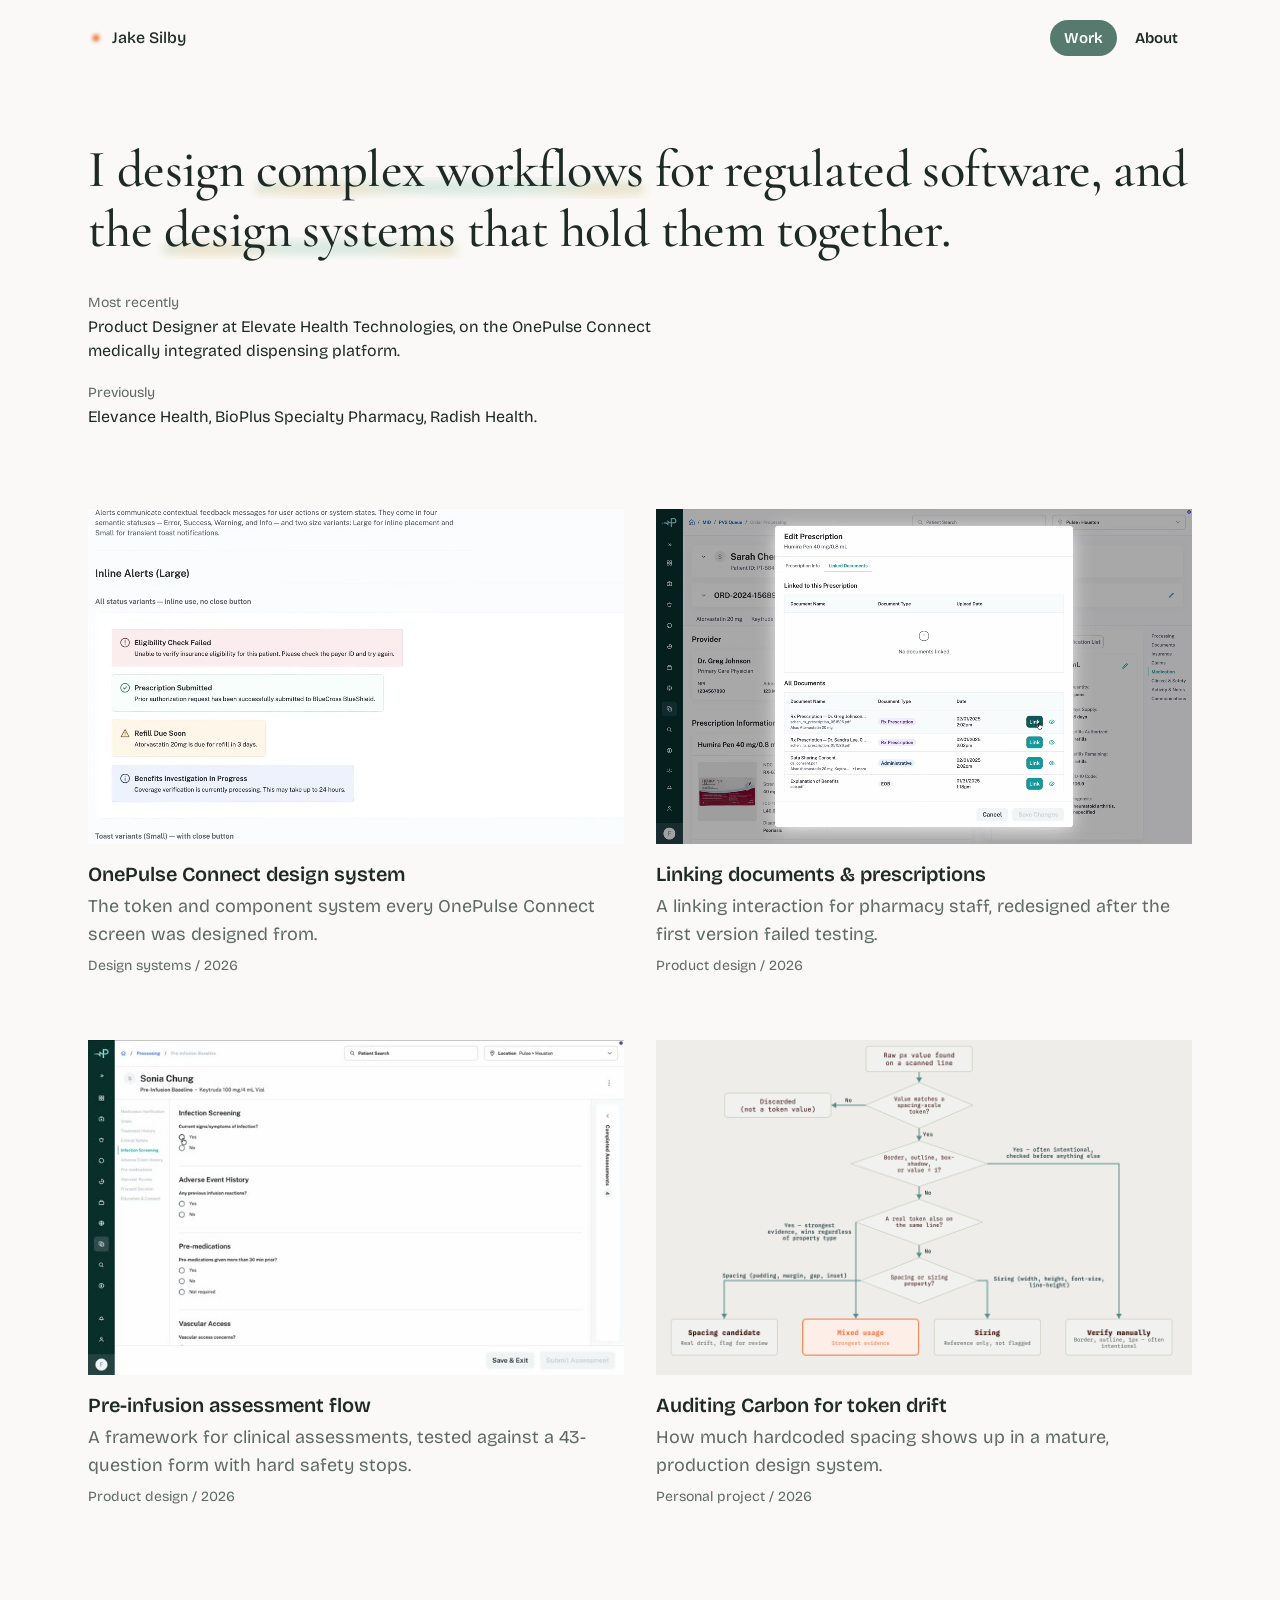
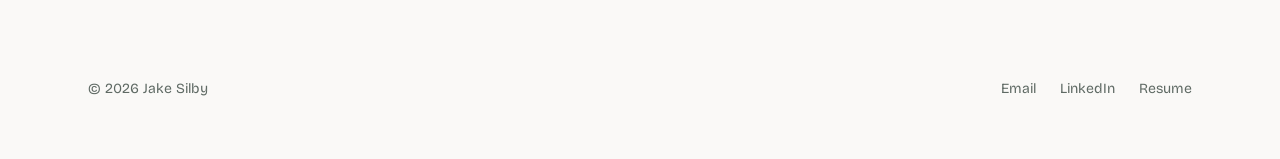
==== commit 848fdc22: "fix: hero watercolor matches the direction board Swaps the estimated blob positions and sizes in .he" ====
--- a/index.html
+++ b/index.html
@@ -50,10 +50,10 @@
       bottom: var(--hero-mark-bottom);
       height: var(--hero-mark-height);
       background:
-        radial-gradient(ellipse 38% 90% at 14% 60%, var(--highlight-2), transparent 70%),
-        radial-gradient(ellipse 46% 100% at 52% 40%, var(--highlight), transparent 72%),
-        radial-gradient(ellipse 38% 90% at 88% 55%, var(--highlight-2), transparent 70%),
-        linear-gradient(var(--highlight), var(--highlight)) center / 100% 64% no-repeat;
+        radial-gradient(ellipse 34% 75% at 18% 58%, var(--highlight-2) 0%, transparent 72%),
+        radial-gradient(ellipse 46% 85% at 58% 42%, var(--highlight) 0%, transparent 74%),
+        radial-gradient(ellipse 30% 70% at 88% 60%, var(--highlight-2) 0%, transparent 72%),
+        linear-gradient(var(--highlight), var(--highlight)) center / 96% 52% no-repeat;
       filter: blur(var(--hero-mark-blur));
       -webkit-mask-image: var(--hero-mark-mask);
       mask-image: var(--hero-mark-mask);
--- a/tokens.css
+++ b/tokens.css
@@ -256,7 +256,10 @@
   --space-2: 2px; /* NEW — homepage credibility block, label to value */
   --space-4: 4px;
   --space-8: 8px;
+  --space-7: 7px; /* NEW (v2) — work grid pill, vertical padding */
   --space-12: 12px;
+  --space-13: 13px; /* NEW (v2) — work grid pill, horizontal padding */
+  --space-14: 14px; /* NEW (v2) — nav pill horizontal padding; work grid pill offset above the cursor */
   --space-16: 16px;
   --space-20: 20px;
   --space-24: 24px;
@@ -439,9 +442,25 @@
   --hero-section-padding-y: var(--space-80); /* now points at its primitive. NEW — homepage hero section vertical padding, confirmed against Figma node 378:160 */
   --work-grid-gap-column: var(--space-32); /* NEW (v2) — between the two work grid columns */
   --work-grid-gap-row: var(--space-64); /* NEW (v2) — between work grid rows, twice the column gap so each item reads as one unit */
+  /* Work grid hover (v2, "Lift + pill"): the hovered item's media lifts,
+   * the others dim, and a "Read more" pill follows the cursor. */
+  --work-grid-lift-scale: 1.025;
+  --work-grid-lift-duration: var(--duration-300);
+  --work-grid-dim-opacity: .55;
+  --work-grid-pill-padding-y: var(--space-7);
+  --work-grid-pill-padding-x: var(--space-13);
+  --work-grid-pill-offset: var(--space-14); /* gap between the pill and the cursor point */
+  --work-grid-pill-shadow: 0 6px 16px color-mix(in srgb, var(--accent) 24%, transparent), 0 1px 3px color-mix(in srgb, var(--accent) 16%, transparent);
   --focus-ring-width: var(--border-width-focus);
   --focus-ring-color: var(--accent); /* 7.1:1 on bg-page */
   --focus-ring-offset: var(--space-8);
+  /* Nav pills (v2): 15/20 semibold, 36px tall. A ::after extends the hit
+   * area 4px above and below to 44px. */
+  --nav-pill-padding-y: var(--space-8);
+  --nav-pill-padding-x: var(--space-14);
+  --nav-pill-hit-inset-y: calc(-1 * var(--space-4));
+  --nav-pill-hit-inset-x: calc(-1 * var(--space-2));
+  --nav-focus-ring-offset: var(--space-2);
   /* Raw px below, not primitives: removed in v2 about prompts. */
   --about-card-offset-top: 14px; /* NEW — About page experience/education card's inset from its own glow layer, confirmed against Figma node 496:156 (496:275) */
   --about-card-offset-left: 17px; /* NEW — see --about-card-offset-top; same node, left axis */
@@ -542,6 +561,14 @@
   --type-nav-line-height: var(--line-height-20);
   --type-nav-letter-spacing: var(--letter-spacing-none);
   --type-nav: var(--type-nav-weight) var(--type-nav-size)/var(--type-nav-line-height) var(--type-nav-family);
+
+  /* Work grid "Read more" pill. */
+  --type-pill-family: var(--font-family-sans);
+  --type-pill-weight: var(--font-weight-semibold);
+  --type-pill-size: var(--font-size-13);
+  --type-pill-line-height: var(--line-height-16);
+  --type-pill-letter-spacing: var(--letter-spacing-none);
+  --type-pill: var(--type-pill-weight) var(--type-pill-size)/var(--type-pill-line-height) var(--type-pill-family);
 
   /* Header name ("Jake Silby"). */
   --type-brand-family: var(--font-family-sans);
--- a/components/components.css
+++ b/components/components.css
@@ -631,34 +631,55 @@
 .site-header__nav {
   display: flex;
   align-items: center;
-  gap: var(--gap-card);
-}
-
+  gap: var(--gap-tight);
+}
+
+/* Nav pills. The current section is filled; the others are transparent
+ * with a subtle fill on hover. The pill is 36px tall; ::after extends the
+ * hit area to 44px without changing the layout. */
 .site-header__link {
+  position: relative;
   display: inline-flex;
   align-items: center;
-  min-height: var(--size-tap-target);
-  border-bottom: var(--border-width-hairline) solid transparent; /* reserves
-   * the active underline so active and inactive links are the same box */
+  padding: var(--nav-pill-padding-y) var(--nav-pill-padding-x);
+  border-radius: var(--radius-full);
   color: var(--text-primary);
   text-decoration: none;
   font: var(--type-nav);
   letter-spacing: var(--type-nav-letter-spacing);
 }
 
+.site-header__link::after {
+  content: "";
+  position: absolute;
+  inset: var(--nav-pill-hit-inset-y) var(--nav-pill-hit-inset-x);
+}
+
+.site-header__link:hover {
+  background: var(--accent-fill-hover-subtle);
+}
+
 .site-header__link.is-active {
-  border-bottom-color: var(--border-highlight);
-}
-
-.site-header__brand:hover,
-.site-header__link:hover {
+  background: var(--accent-fill);
+  color: var(--text-on-accent);
+}
+
+.site-header__link:focus-visible {
+  outline: var(--focus-ring-width) solid var(--focus-ring-color);
+  outline-offset: var(--nav-focus-ring-offset);
+}
+
+.site-header__brand:hover {
   color: var(--text-link-hover);
 }
 
 @media (prefers-reduced-motion: no-preference) {
-  .site-header__brand,
+  .site-header__brand {
+    transition: color var(--duration-hover) ease-out;
+  }
+
   .site-header__link {
-    transition: color var(--duration-hover) ease-out;
+    transition: background-color var(--duration-hover) ease-out;
   }
 }
 
@@ -724,7 +745,10 @@
 }
 
 /* --- Work grid (homepage). Two columns inside --layout-wide, one below
- * 768px. Each item is a single link; hover changes only the title color. --- */
+ * 768px. Each item is a single link. Hover ("Lift + pill", mouse only):
+ * the media lifts, the other items dim, the title takes the hover color,
+ * and a "Read more" pill follows the cursor (positioned by work-grid.js).
+ * Keyboard focus gets the lift and an outline, no pill. --- */
 
 .work-grid {
   display: grid;
@@ -743,6 +767,7 @@
 }
 
 .work-grid__item {
+  position: relative; /* positioning context for the pill */
   display: flex;
   flex-direction: column;
   color: inherit;
@@ -797,9 +822,64 @@
   color: var(--text-muted);
 }
 
+/* Follows the cursor: work-grid.js sets left/top to the pointer, clamped
+ * so the pill stays inside the item; the transform centers it and lifts
+ * it clear of the cursor point. */
+.work-grid__pill {
+  position: absolute;
+  z-index: 1;
+  left: 50%;
+  top: 50%;
+  transform: translate(-50%, calc(-100% - var(--work-grid-pill-offset)));
+  padding: var(--work-grid-pill-padding-y) var(--work-grid-pill-padding-x);
+  border-radius: var(--radius-full);
+  background: var(--accent-fill);
+  box-shadow: var(--work-grid-pill-shadow);
+  color: var(--text-on-accent);
+  font: var(--type-pill);
+  letter-spacing: var(--type-pill-letter-spacing);
+  white-space: nowrap;
+  pointer-events: none;
+  opacity: 0;
+}
+
+/* Pill and dimming only with a mouse or trackpad; on touch, neither. */
+@media (hover: hover) and (pointer: fine) {
+  .work-grid__item:hover .work-grid__pill {
+    opacity: 1;
+  }
+
+  .work-grid:has(.work-grid__item:hover) .work-grid__item:not(:hover) {
+    opacity: var(--work-grid-dim-opacity);
+  }
+}
+
+/* The lift and every transition drop out under reduced motion. */
 @media (prefers-reduced-motion: no-preference) {
+  .work-grid__item:focus-visible .work-grid__media {
+    transform: scale(var(--work-grid-lift-scale));
+  }
+
+  .work-grid__item {
+    transition: opacity var(--work-grid-lift-duration) var(--ease-lift);
+  }
+
+  .work-grid__media {
+    transition: transform var(--work-grid-lift-duration) var(--ease-lift);
+  }
+
   .work-grid__title {
     transition: color var(--duration-hover) ease-out;
+  }
+
+  .work-grid__pill {
+    transition: opacity var(--duration-hover) ease-out;
+  }
+}
+
+@media (hover: hover) and (pointer: fine) and (prefers-reduced-motion: no-preference) {
+  .work-grid__item:hover .work-grid__media {
+    transform: scale(var(--work-grid-lift-scale));
   }
 }
 
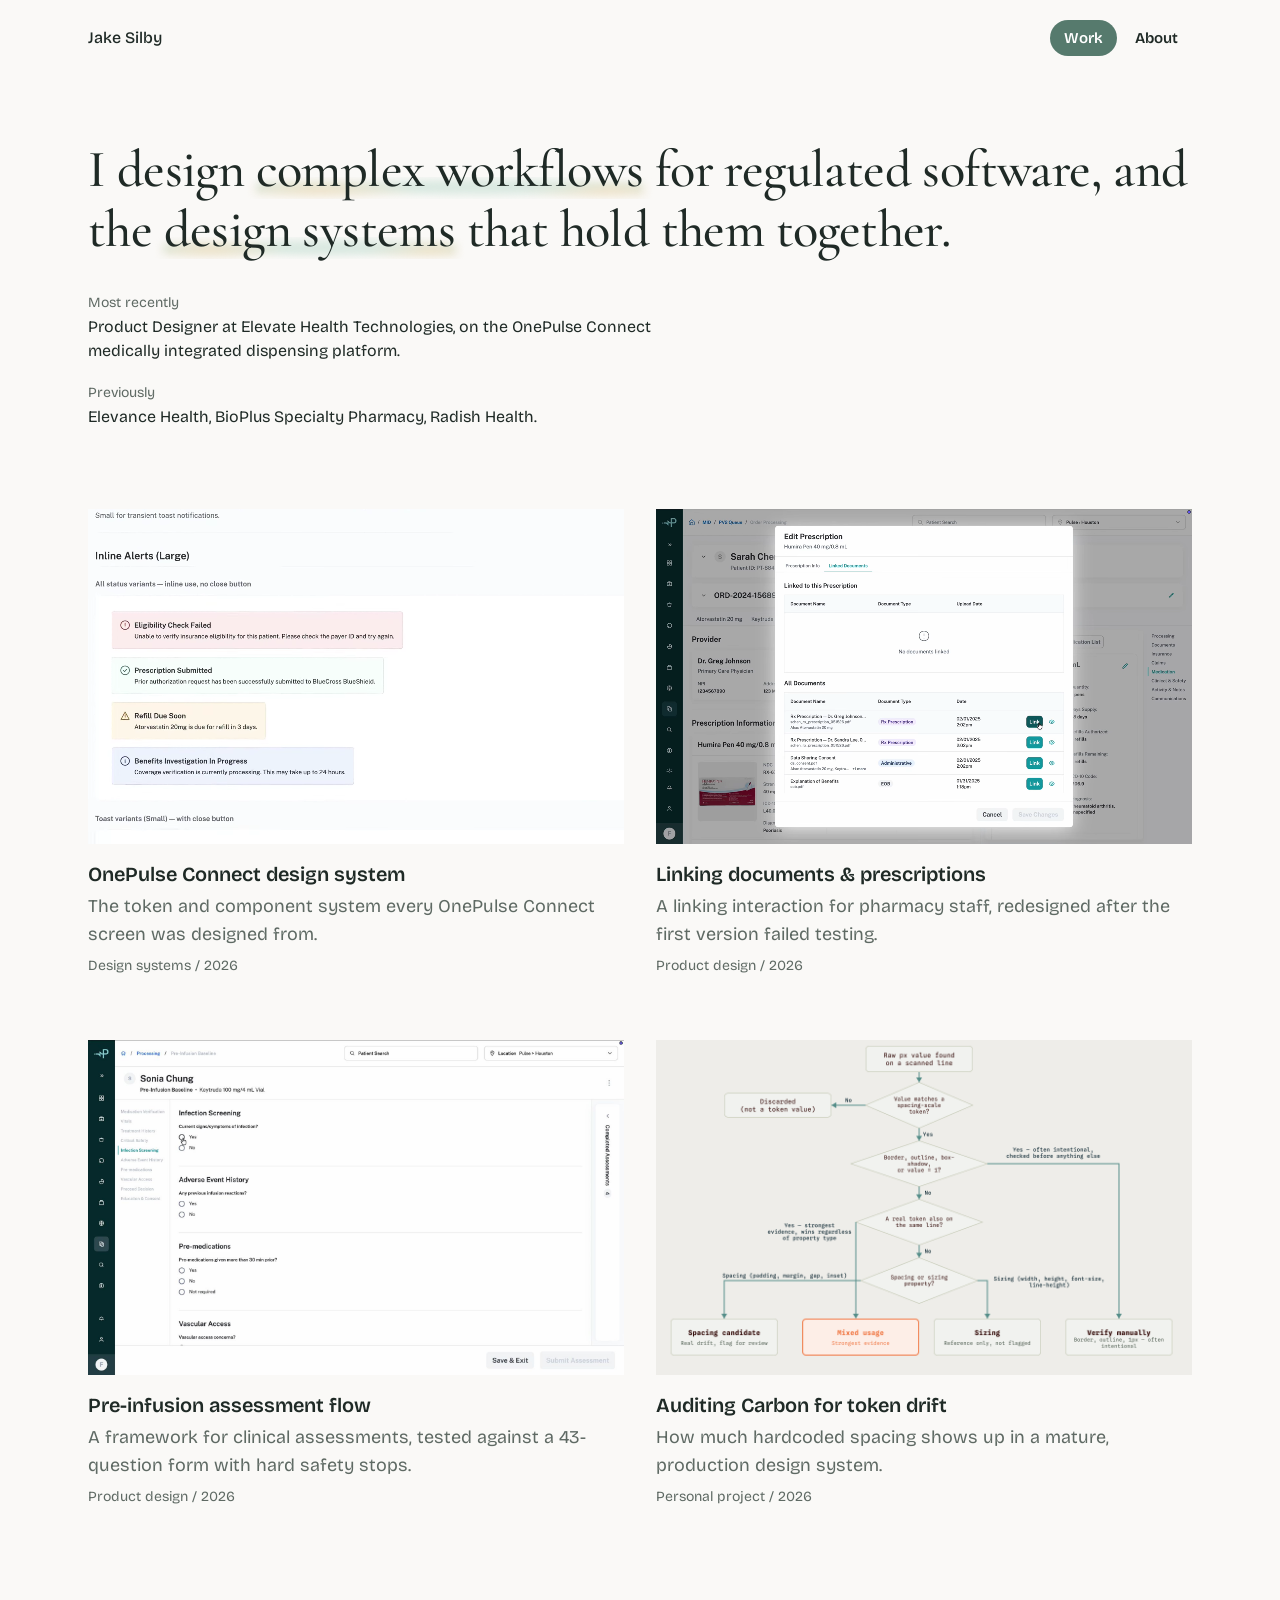
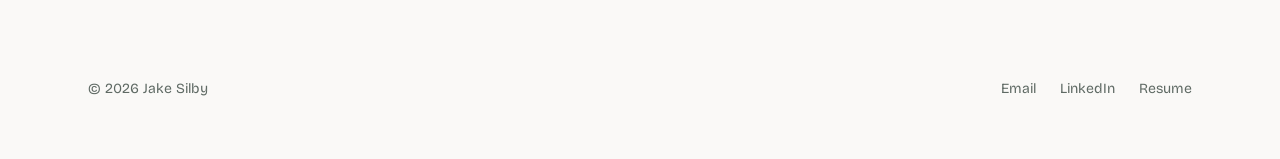
==== commit a6b2051a: "a11y: skip link and landmarks Every page now opens with a "Skip to content" link, before the JS head" ====
--- a/index.html
+++ b/index.html
@@ -101,6 +101,7 @@
   <script defer src="/_vercel/insights/script.js"></script>
 </head>
 <body data-page="work">
+  <a class="skip-link" href="#main">Skip to content</a>
   <script src="components/nav.js"></script>
   <noscript>
     <nav class="noscript-nav" aria-label="Primary">
@@ -110,23 +111,25 @@
     </nav>
   </noscript>
 
-  <section class="home-hero">
-    <h1 class="home-hero__title">I design <mark class="hero-mark">complex workflows</mark> for regulated software, and the <mark class="hero-mark">design systems</mark> that hold them together.</h1>
-    <dl class="home-hero__credits">
-      <div class="home-hero__credit">
-        <dt class="home-hero__label">Most recently</dt>
-        <dd class="home-hero__value">Product Designer at Elevate Health Technologies, on the OnePulse Connect medically integrated dispensing platform.</dd>
-      </div>
-      <div class="home-hero__credit">
-        <dt class="home-hero__label">Previously</dt>
-        <dd class="home-hero__value">Elevance Health, BioPlus Specialty Pharmacy, Radish Health.</dd>
-      </div>
-    </dl>
-  </section>
+  <main id="main">
+    <section class="home-hero">
+      <h1 class="home-hero__title">I design <mark class="hero-mark">complex workflows</mark> for regulated software, and the <mark class="hero-mark">design systems</mark> that hold them together.</h1>
+      <dl class="home-hero__credits">
+        <div class="home-hero__credit">
+          <dt class="home-hero__label">Most recently</dt>
+          <dd class="home-hero__value">Product Designer at Elevate Health Technologies, on the OnePulse Connect medically integrated dispensing platform.</dd>
+        </div>
+        <div class="home-hero__credit">
+          <dt class="home-hero__label">Previously</dt>
+          <dd class="home-hero__value">Elevance Health, BioPlus Specialty Pharmacy, Radish Health.</dd>
+        </div>
+      </dl>
+    </section>
 
-  <h2 class="visually-hidden">Work</h2>
-  <script src="components/work-grid.js"></script>
-  <script src="components/clip-video.js"></script>
+    <h2 class="visually-hidden">Work</h2>
+    <script src="components/work-grid.js"></script>
+    <script src="components/clip-video.js"></script>
+  </main>
 
   <script src="components/footer.js"></script>
 </body>
--- a/components/fonts.css
+++ b/components/fonts.css
@@ -13,14 +13,3 @@
  *   Spline Sans Mono 400     token names, code and file names in prose
  */
 @import url('https://fonts.googleapis.com/css2?family=Bricolage+Grotesque:opsz,wght@12..96,400..700&family=Cormorant+Garamond:wght@500&family=Spline+Sans+Mono&display=swap');
-
-/*
- * Legacy, remove when roles migrate. Still used by pre-v2 type classes in
- * tokens.css; drop each face once nothing references it.
- *   EB Garamond 400           .type-about-entry, .type-about-bio-body
- *                             (About page)
- *   EB Garamond 500           .type-about-heading, .type-about-entry strong
- *                             (About page)
- *   EB Garamond 600 italic    .type-about-bio-lead (About page)
- */
-@import url('https://fonts.googleapis.com/css2?family=EB+Garamond:ital,wght@0,400;0,500;1,600&display=swap');
--- a/tokens.css
+++ b/tokens.css
@@ -221,13 +221,6 @@
    * over OnePulse Connect's prose). Was 544px, ~71 characters of Barlow.
    * Set as px, not ch: Bricolage's ch (the '0' glyph, 0.651em) is much
    * wider than its average character (0.464em). */
-  --layout-case-content-width: 760px; /* case-study content column — matches the
-   * hardcoded 760px on .case-visual, .case-image-stack and friends, which
-   * still need moving onto this token */
-  --layout-case-wide-width: calc(var(--layout-max-width) - 2 * var(--padding-section-x)); /* NEW — wide case-study
-   * figures (Carbon token audit's DevTools/terminal screenshots) that break out
-   * of the 760px text column so small UI text stays legible. Derived, not a new
-   * px value: the full 1200px layout minus the section's own side padding. */
 
   /* --- Radius primitives --- */
   --radius-full: 99px; /* pill/fully-rounded — safely larger than half the height of anything it's applied to */
@@ -267,30 +260,18 @@
   --space-36: 36px;
   --space-48: 48px;
   --space-56: 56px;
-  --space-64: 64px; /* superseded — was the About page's card/bio column gap
-   * for one revision of node 496:156; the next revision moved that gap to
-   * 80px (see --space-80 below). Kept, same as --space-128/--font-size-64,
-   * in case a future section lands on this rung again. */
-  --space-80: 80px; /* NEW — About page's card/bio column gap, now 80px per
-   * the latest revision of node 496:156/517:67 (was 64px, see --space-64
-   * above). 80px already exists as a literal value on --hero-section-padding-y
-   * below, but that token is named and scoped for the homepage hero
-   * section's padding role, not a general gap value; reusing it here would
-   * be the same kind of name/role mismatch flagged for --border-muted in
-   * the first About audit, so this gets its own general-scale primitive
-   * instead, consistent with how --space-64 was added last round rather
-   * than reused from elsewhere. */
+  --space-64: 64px; /* homepage hero top, work grid row gap, case study
+   * nav column gap */
+  --space-80: 80px; /* homepage hero bottom padding */
   --space-96: 96px;
   --space-128: 128px; /* superseded — kept in case another section needs it */
   --space-160: 160px;
   --space-180: 180px; /* hero panel padding, current — confirmed against live Figma (196:383). Third revision to this value; see chat history if it changes again. */
-  --space-200: 200px; /* superseded — kept in case another section needs it */
+  --space-200: 200px; /* case study "On this page" column (--case-toc-width) */
 
   /* --- Typography primitives --- */
   --font-family-display: 'Cormorant Garamond', Garamond, serif; /* v2 hero
    * sentence and case study title only (--type-hero, --type-page-title) */
-  --font-family-serif: 'EB Garamond', serif; /* legacy classes only; removed
-   * by the end of v2 */
   --font-family-mono: 'Spline Sans Mono', monospace;
   --font-family-sans: 'Bricolage Grotesque', system-ui, sans-serif; /* opsz
    * axis: font-optical-sizing stays auto (the default), so text is neutral
@@ -351,22 +332,19 @@
 
   /* --- Color: backgrounds --- */
   --bg-page: var(--color-clay-0);
-  --bg-canvas: var(--color-clay-1); /* alternating case study sections. Same
-   * tone as --bg-surface, so anything that needs to read on a --alt section
-   * carries its own border or uses --bg-placeholder. */
+  --bg-canvas: var(--color-clay-1); /* problem diagram file cards. Same
+   * tone as --bg-surface. */
   --bg-accent: var(--color-cosmos-4);
   --bg-accent-tint: var(--color-cosmos-1); /* NEW — featured At a Glance stat tile fill, confirmed against Figma (#FBEEEE) */
   --bg-inverse: var(--color-greenwhite-5); /* confirmed against Figma node 239:186 — the light-tint hover redesign. Was previously cosmos-9 (dark, node 232:21) — my own local copy of this file was never updated when that fix was given to Claude Code directly, which is likely why it regressed. */
   --bg-placeholder: var(--color-clay-2); /* case study screenshot trays and
-   * inline code. One step darker than --bg-canvas so trays still read on
-   * --alt sections. Muted text fails on it (4.3:1); keep it to images and
+   * inline code. Muted text fails on it (4.3:1); keep it to images and
    * primary text. */
   --bg-placeholder-fill: var(--color-clay-0); /* inner tone for the two-tone case-study image placeholder */
   --bg-section-alt: var(--color-sage-5); /* NOT migrated — still legacy sage. Used on case study pages, which haven't been redesigned yet */
   --bg-hero: var(--color-elm-0); /* NEW — the 2026 homepage hero panel */
-  --bg-surface: var(--color-clay-1); /* media wells, code backgrounds, At a
-   * Glance stat tiles. Was white, a shade brighter than the page; now a
-   * shade darker. */
+  --bg-surface: var(--color-clay-1); /* media wells, code backgrounds. Was
+   * white, a shade brighter than the page; now a shade darker. */
   --bg-backdrop: color-mix(in srgb, var(--color-elm-10) 80%, transparent); /* NEW — lightbox/modal backdrop, computed from the elm-10 black primitive via color-mix() instead of a hardcoded rgba() */
 
   /* --- Color: text --- */
@@ -377,11 +355,10 @@
   --text-inverse: var(--color-cosmos-9);
   --text-muted: var(--color-clay-7); /* 5.4:1 on bg-page, 4.8:1 on
    * bg-canvas and bg-surface */
-  --text-label: var(--text-muted); /* footer, stat tile labels, case study
-   * subtitles. Was elm-8, a near-black teal. */
+  --text-label: var(--text-muted); /* footer, case study project names.
+   * Was elm-8, a near-black teal. */
   --text-hero-eyebrow: var(--color-cosmos-8-5); /* NEW — status unclear as of the latest hero revision, see chat note */
   --text-hero-heading: var(--color-cosmos-9-5); /* NEW */
-  --text-hero-subhead: var(--color-greenwhite-8); /* NEW — the hero's second line ("I am a product designer..."), confirmed against live Figma (196:383) */
   --text-link: var(--accent);
   --text-link-hover: var(--accent); /* hover for the header name, footer
    * links and work grid titles. Retires the cosmos red hover. */
@@ -434,12 +411,11 @@
   /* --- Spacing: padding --- */
   --padding-section-x: var(--space-48);
   --padding-section-y: var(--space-96);
-  --padding-hero-y: var(--space-160); /* superseded — the full-bleed hero-panel this backed was replaced by the floating hero card (see --hero-section-padding-y below), confirmed against Figma node 378:160. Kept in case a future full-bleed hero treatment needs it again. */
+  --padding-hero-y: var(--space-160); /* superseded — the full-bleed hero-panel this backed was replaced by the floating hero card, confirmed against Figma node 378:160. Kept in case a future full-bleed hero treatment needs it again. */
 
   /* --- Spacing: mapped (component-scoped) — one-off positioning values that
    * belong to a single component's exact Figma geometry, not the general
    * spacing rhythm scale above. Per CLAUDE.md's third token tier. --- */
-  --hero-section-padding-y: var(--space-80); /* now points at its primitive. NEW — homepage hero section vertical padding, confirmed against Figma node 378:160 */
   --work-grid-gap-column: var(--space-32); /* NEW (v2) — between the two work grid columns */
   --work-grid-gap-row: var(--space-64); /* NEW (v2) — between work grid rows, twice the column gap so each item reads as one unit */
   /* Work grid hover (v2, "Lift + pill"): the hovered item's media lifts,
@@ -461,20 +437,23 @@
   --nav-pill-hit-inset-y: calc(-1 * var(--space-4));
   --nav-pill-hit-inset-x: calc(-1 * var(--space-2));
   --nav-focus-ring-offset: var(--space-2);
-  /* Raw px below, not primitives: removed in v2 about prompts. */
-  --about-card-offset-top: 14px; /* NEW — About page experience/education card's inset from its own glow layer, confirmed against Figma node 496:156 (496:275) */
-  --about-card-offset-left: 17px; /* NEW — see --about-card-offset-top; same node, left axis */
-  --about-card-glow-offset-left: 3px; /* NEW — About card's glow layer inset from the outer wrapper (top/bottom inset is 0), confirmed against Figma node 496:156 (496:171) */
 
   /* --- Layout (v2) — the only two container widths, plus one gutter.
    * --layout-wide is the outer box for the header, work grid and media;
    * the gutter sits inside it as padding, so wide content is 1104px on
-   * desktop (same as --layout-case-wide-width). --layout-measure is the
+   * desktop. --layout-measure is the
    * reading-text box. --layout-gutter steps up in the @media blocks
    * below :root (20 / 32 / 48). --- */
   --layout-wide: var(--layout-max-width);
   --layout-measure: var(--layout-text-width);
   --layout-gutter: var(--space-20);
+  /* Case study pages. From 1100px the "On this page" nav is a column
+   * beside the article: 200 + 64 leaves an 840px article at 1440. */
+  --case-toc-width: var(--space-200);
+  --case-toc-gap: var(--space-64);
+  --case-anchor-offset: var(--space-24); /* where an H2 lands after an
+   * anchor jump, and the nav's sticky top. The header isn't sticky, so
+   * this is breathing room only. */
 
   /* --- Type roles (v2) — composite tokens. Each role has five parts plus
    * a `font` shorthand. Apply with `font: var(--type-body);` and
@@ -599,9 +578,7 @@
   --type-code-block: var(--type-code-block-weight) var(--type-code-block-size)/var(--type-code-block-line-height) var(--type-code-block-family);
 
   /* --- Shadows --- */
-  --shadow-card: 0 2px 4px rgba(0, 0, 0, 0.1), 0 15px 9px rgba(0, 0, 0, 0.05), 0 41px 11px rgba(0, 0, 0, 0.02); /* 3-layer approximation of Figma's 5-stacked-shadow card spec — reads the same visually. Applied via CSS instead of baked into image assets so it stays themeable and doesn't bleed into the source PNG/WebP crop. */
-  --shadow-thumbnail: 0 1px 2px rgba(0, 0, 0, 0.1), 0 8px 5px rgba(0, 0, 0, 0.05), 0 14px 5px rgba(0, 0, 0, 0.02); /* NEW — same 3-layer approximation approach as --shadow-card, scaled down for smaller inline thumbnails (e.g. the Problem Diagram's ds_colors image), confirmed against a distinct, tighter 5-layer spec on node 45:2 */
-  --shadow-resolved: 0 4px 16px rgba(0, 0, 0, 0.12); /* NEW — single-layer spec, meaningfully simpler than the 3-layer --shadow-card/--shadow-thumbnail approximations. Problem Diagram's resolved/"Token System" side only, confirmed against Figma. */
+  --shadow-thumbnail: 0 1px 2px rgba(0, 0, 0, 0.1), 0 8px 5px rgba(0, 0, 0, 0.05), 0 14px 5px rgba(0, 0, 0, 0.02); /* NEW — 3-layer approximation of Figma's stacked shadows, for smaller inline thumbnails (e.g. the Problem Diagram's ds_colors image), confirmed against a distinct, tighter 5-layer spec on node 45:2 */
 }
 
 /* Page gutter steps (v2): 20px below 768, 32px from 768, 48px from 1024
@@ -612,83 +589,6 @@
 }
 @media (min-width: 1024px) {
   :root { --layout-gutter: var(--space-48); }
-}
-
-
-/* ============================================================
- * TYPOGRAPHY — COMPOSITE TOKENS
- * fontSize/lineHeight/fontWeight can't be expressed as a single CSS
- * custom property (same limitation the Pulse tokens.css documented
- * for its 30 skipped composite tokens) — compose the primitives above
- * into a class per role instead. These classes ARE the type-scale
- * tokens; treat them as the source of truth the same way you'd treat
- * a custom property.
- *
- * Legacy (pre-v2). The case study pages and the homepage work grid set
- * the v2 type roles above on their own selectors. What's left serves the
- * About page (.type-about-*) until it is rebuilt.
- * ============================================================ */
-
-/* --- About page additions (introduced while building the About page,
- * confirmed against Figma node 496:156) --- */
-
-.type-about-heading {
-  /* "Experience:" / "Education:" card headings. */
-  font-family: var(--font-family-serif);
-  font-weight: var(--font-weight-medium);
-  font-size: var(--font-size-18);
-  line-height: var(--line-height-24);
-  letter-spacing: var(--letter-spacing-none);
-}
-
-.type-about-entry {
-  /* Role/org line per experience & education entry. Role name is Medium
-   * weight, org name Regular — bold via a nested <strong> on the role
-   * name, not a second class. */
-  font-family: var(--font-family-serif);
-  font-weight: var(--font-weight-regular);
-  font-size: var(--font-size-14);
-  line-height: var(--line-height-24);
-  letter-spacing: var(--letter-spacing-none);
-}
-.type-about-entry strong {
-  font-weight: var(--font-weight-medium);
-}
-
-.type-about-entry-years {
-  /* Mono year/range under each entry. Figma specs this at 10px, but that's
-   * under the site's 11px functional-text floor (flagged by the impeccable
-   * design-quality hook) — bumped to 11px, matching the floor every other
-   * mono label on the site already sits on. No letter-spacing in the Figma
-   * export (unlike the wide-tracked mono labels elsewhere) — left at
-   * none rather than assumed. */
-  font-family: var(--font-family-mono);
-  font-weight: var(--font-weight-regular);
-  font-size: var(--font-size-11);
-  line-height: var(--line-height-24);
-  letter-spacing: var(--letter-spacing-none);
-}
-
-.type-about-bio-lead {
-  /* Bio's opening sentence — semibold italic, per Figma. Was 24px; latest
-   * Figma revision of node 496:156 specifies 20px for both bio roles
-   * (lead and body), no longer a larger size on the lead alone. */
-  font-family: var(--font-family-serif);
-  font-style: italic;
-  font-weight: var(--font-weight-semibold);
-  font-size: var(--font-size-20);
-  line-height: normal; /* Figma leading-[normal], a deliberate "auto"
-   * choice — not forced onto the line-height scale. */
-  letter-spacing: var(--letter-spacing-none);
-}
-
-.type-about-bio-body {
-  /* Was 24px — see .type-about-bio-lead above, same revision. */
-  font-family: var(--font-family-serif);
-  font-weight: var(--font-weight-regular);
-  font-size: var(--font-size-20);
-  line-height: normal;
-  letter-spacing: var(--letter-spacing-none);
 }
 
 
--- a/components/components.css
+++ b/components/components.css
@@ -15,68 +15,272 @@
   white-space: nowrap;
 }
 
-/* --- Case footer nav (Back to top / Next case study — end of every case
- * study's content, before the shared site-footer). --- */
-
-.case-footer-nav {
-  display: flex;
-  align-items: center;
-  justify-content: space-between;
-  gap: var(--gap-card);
-  padding: var(--space-24) var(--padding-section-x);
-  border-top: 1px dashed var(--border-divider);
+/* --- Skip link: first element in every page's <body>, before the JS
+ * header. Visually hidden until it takes keyboard focus, then sits over
+ * the top-left of the header. --- */
+.skip-link {
+  position: absolute;
+  top: var(--space-8);
+  left: var(--layout-gutter);
+  z-index: 1001;
+  padding: var(--space-8) var(--space-14);
+  border-radius: var(--radius-full);
   background: var(--bg-page);
-}
-
-.case-footer-nav__link {
-  color: var(--text-secondary);
-  text-decoration: none;
+  color: var(--text-link);
   font: var(--type-nav);
   letter-spacing: var(--type-nav-letter-spacing);
-}
-
-/* --- Case study section (The Problem, Why This Matters, ...) — repeats
- * identically across every section on a case study page, confirmed against
- * Figma node 44:2. */
+  text-decoration: none;
+}
+
+.skip-link:not(:focus) {
+  width: 1px;
+  height: 1px;
+  padding: 0;
+  overflow: hidden;
+  clip-path: inset(50%);
+  white-space: nowrap;
+}
+
+.skip-link:focus-visible {
+  outline: var(--focus-ring-width) solid var(--focus-ring-color);
+  outline-offset: var(--nav-focus-ring-offset);
+}
+
+/* --- Case study page base. Each case study page used to carry this in
+ * its own <style>. :where() keeps the reset at zero specificity, so every
+ * component rule below still wins over it. --- */
+
+:where(body[data-page="case-study"], body[data-page="case-study"] *) {
+  box-sizing: border-box;
+  margin: 0;
+  padding: 0;
+}
+
+body[data-page="case-study"] {
+  background: var(--bg-page);
+  color: var(--text-primary);
+  font: var(--type-body);
+  letter-spacing: var(--type-body-letter-spacing);
+}
+
+/* --- Case study layout, inside --layout-wide with the same gutter as the
+ * header and footer. One column below 1100px: intro, section nav, then
+ * the article. From 1100px the section nav moves into a column on the
+ * left (see .case-toc). Prose is capped at --layout-measure; the title,
+ * hero, figures and clips fill the article column. --- */
+
+.case-layout {
+  max-width: var(--layout-wide);
+  margin-inline: auto;
+  padding: var(--space-24) var(--layout-gutter) 0;
+}
+
+/* --- Case study section nav ("On this page"), filled by case-toc.js from
+ * the page's H2s. Below 1100px it's a plain list between the intro and
+ * the article. From 1100px it's a sticky column beside the article, and
+ * the section being read takes the link color, with no transition. Empty
+ * without JS, so it collapses. --- */
+
+.case-toc:empty {
+  display: none;
+}
+
+.case-toc {
+  padding-bottom: var(--space-48);
+}
+
+.case-toc__label {
+  margin-bottom: var(--gap-inline);
+  font: var(--type-meta);
+  letter-spacing: var(--type-meta-letter-spacing);
+  color: var(--text-muted);
+}
+
+.case-toc__list {
+  list-style: none;
+}
+
+.case-toc__link {
+  display: inline-block;
+  padding-block: var(--space-4);
+  font: var(--type-body-sm);
+  letter-spacing: var(--type-body-sm-letter-spacing);
+  color: var(--text-muted);
+  text-decoration: none;
+}
+
+.case-toc__link:hover,
+.case-toc__link[aria-current] {
+  color: var(--text-link);
+}
+
+.case-toc__link:focus-visible {
+  outline: var(--focus-ring-width) solid var(--focus-ring-color);
+  outline-offset: var(--nav-focus-ring-offset);
+}
+
+/* 1100 is literal: custom properties can't be used in a media query. */
+@media (min-width: 1100px) {
+  .case-layout {
+    display: grid;
+    grid-template-columns: var(--case-toc-width) minmax(0, 1fr);
+    grid-template-areas:
+      "toc intro"
+      "toc body";
+    column-gap: var(--case-toc-gap);
+  }
+
+  .case-intro { grid-area: intro; }
+  .case-body { grid-area: body; }
+
+  .case-toc {
+    grid-area: toc;
+    padding-bottom: 0;
+  }
+
+  .case-toc__inner {
+    position: sticky;
+    top: var(--case-anchor-offset);
+  }
+}
+
+/* --- Case study intro: title, project name, description, meta. --- */
+
+.case-intro {
+  display: flex;
+  flex-direction: column;
+  gap: var(--gap-stack);
+  padding-bottom: var(--space-48);
+}
+
+.case-intro__title {
+  font: var(--type-page-title);
+  letter-spacing: var(--type-page-title-letter-spacing);
+  color: var(--text-primary);
+}
+
+.case-intro__project {
+  font: var(--type-meta);
+  letter-spacing: var(--type-meta-letter-spacing);
+  color: var(--text-label);
+}
+
+.case-intro__description {
+  max-width: var(--layout-measure);
+  font: var(--type-body-lg);
+  letter-spacing: var(--type-body-lg-letter-spacing);
+  color: var(--text-secondary);
+}
+
+.case-intro__meta {
+  font: var(--type-meta);
+  letter-spacing: var(--type-meta-letter-spacing);
+  color: var(--text-muted);
+}
+
+/* --- Case study hero. Every hero media file is 16:10 (1600x1000,
+ * 1440x900, 2880x1800). Screenshots sit in the --bg-placeholder tray;
+ * --frameless drops it for a capture that carries its own background. --- */
+
+.case-hero {
+  padding-bottom: var(--space-48);
+}
+
+.case-hero__placeholder {
+  display: flex;
+  align-items: center;
+  justify-content: center;
+  padding: var(--space-48) var(--space-24);
+  background: var(--bg-placeholder);
+  border-radius: var(--radius-md);
+}
+
+.case-hero__placeholder--frameless {
+  padding: 0;
+  background: none;
+}
+
+.case-hero__frame {
+  display: block;
+  width: 100%;
+  height: auto;
+  aspect-ratio: 16 / 10;
+  object-fit: cover;
+  background: var(--bg-page);
+  border-radius: var(--radius-md);
+}
+
+@media (max-width: 720px) {
+  .case-hero__placeholder:not(.case-hero__placeholder--frameless) {
+    /* 24px side padding shrinks the hero disproportionately on a phone. */
+    padding: var(--space-48) var(--space-12);
+  }
+}
+
+/* --- Next case study, at the end of every case study's article. Order
+ * matches the homepage grid and wraps from the last back to the first. --- */
+
+.case-next {
+  display: flex;
+  flex-direction: column;
+  gap: var(--gap-tight);
+  padding-block: var(--space-48);
+  border-top: var(--border-width-hairline) solid var(--border-default);
+}
+
+.case-next__label {
+  font: var(--type-meta);
+  letter-spacing: var(--type-meta-letter-spacing);
+  color: var(--text-muted);
+}
+
+.case-next__link {
+  align-self: flex-start;
+  font: var(--type-h3);
+  letter-spacing: var(--type-h3-letter-spacing);
+  color: var(--text-primary);
+  text-decoration: none;
+}
+
+.case-next__link:hover {
+  color: var(--text-link-hover);
+}
+
+.case-next__link:focus-visible {
+  outline: var(--focus-ring-width) solid var(--focus-ring-color);
+  outline-offset: var(--nav-focus-ring-offset);
+}
+
+@media (prefers-reduced-motion: no-preference) {
+  .case-next__link {
+    transition: color var(--duration-hover) ease-out;
+  }
+}
+
+/* --- Case study section (The problem, Why this matters, ...). Sections
+ * are separated by spacing and a hairline, not alternating bands. --- */
 
 .case-section {
   display: flex;
   flex-direction: column;
   align-items: flex-start;
   gap: var(--gap-section);
-  padding: var(--padding-section-x);
-  background: var(--bg-page);
-}
-
-.case-section--alt {
-  background: var(--bg-canvas);
+  padding-block: var(--space-48);
+  border-top: var(--border-width-hairline) solid var(--border-default);
 }
 
 .case-section__heading {
   font: var(--type-h2);
   letter-spacing: var(--type-h2-letter-spacing);
   color: var(--text-primary);
+  scroll-margin-top: var(--case-anchor-offset); /* anchor jumps from the section nav */
 }
 
 .case-section__body {
   font: var(--type-body);
   letter-spacing: var(--type-body-letter-spacing);
   color: var(--text-primary);
-  max-width: 56ch; /* was a fixed 640px (before that, 760px) — that px value
-   * was tuned once against a specific type scale and drifted back to
-   * ~92-95 chars/line once the scale changed (Impeccable audit, 2026-09-15).
-   * ch ties the width to the current font's actual character width instead
-   * of a static px guess, so it can't drift the same way again.
-   *
-   * 56ch, not a nominal ~72-75ch, because Barlow's real prose character
-   * width runs narrower than its own ch unit (the '0' glyph the unit is
-   * defined by) here — 72ch measured out to ~90-96 real characters/line
-   * in this component, not ~72-75. Verified directly via
-   * getClientRects()-based per-character line measurement (not estimated):
-   * 56ch = max 78 chars/line on this page, max 79 on Linking Documents &
-   * Prescriptions, the other page sharing this class. Re-verify the same
-   * way if this component's font or type scale changes again — don't
-   * trust the nominal ch count at face value for this font. */
+  max-width: var(--layout-measure);
 }
 
 .case-section__body strong,
@@ -97,8 +301,7 @@
   display: flex;
   flex-direction: column;
   gap: var(--gap-section);
-  width: 736px;
-  max-width: 100%;
+  max-width: var(--layout-measure);
   margin: 0;
   padding: 0;
   list-style: none;
@@ -120,15 +323,15 @@
 
 /* --- Case study inline visual (bg-placeholder wrapper, no radius on the
  * wrapper itself; inner image gets radius + object-fit, no shadow) — reused
- * across every real-screenshot block on a case study page. Each usage sets
- * its own aspect-ratio via a modifier, since that varies per image. --- */
+ * across every real-screenshot block on a case study page. Fills the
+ * article column. Each image sets its own aspect-ratio with a modifier
+ * (see "Case study image ratios" below). --- */
 
 .case-visual {
   display: flex;
   align-items: center;
   justify-content: center;
-  width: 760px;
-  max-width: 100%;
+  width: 100%;
   padding: var(--space-24);
   background: var(--bg-placeholder);
 }
@@ -136,7 +339,6 @@
 .case-visual__image {
   display: block;
   width: 100%;
-  max-width: 712px;
   height: auto;
   object-fit: cover;
   border-radius: var(--radius-md);
@@ -181,7 +383,7 @@
    * sentences describing what's missing, not short tags, so all-caps would
    * hurt readability here regardless of the base value. */
   letter-spacing: var(--letter-spacing-none); /* wide tracking only reads
-   * correctly on all-caps text — same pairing as .stat-tile__label. */
+   * correctly on all-caps text */
 }
 
 /* --- Case study vertical image stack (a group of .case-visual/
@@ -193,8 +395,7 @@
   flex-direction: column;
   align-items: flex-start;
   gap: var(--gap-section);
-  width: 760px;
-  max-width: 100%;
+  width: 100%;
 }
 
 /* Image + caption pair. .case-visual is a centered flex row with its own
@@ -204,12 +405,13 @@
   display: flex;
   flex-direction: column;
   gap: var(--space-8);
-  width: var(--layout-case-content-width);
-  max-width: 100%;
+  width: 100%;
   margin: 0;
 }
 
 .case-figure__caption {
+  max-width: var(--layout-measure); /* the image fills the column; the
+   * caption keeps the reading measure */
   font: var(--type-caption);
   letter-spacing: var(--type-caption-letter-spacing);
   color: var(--text-secondary);
@@ -220,33 +422,9 @@
   text-decoration: underline;
 }
 
-/* Wide figure — breaks out of the 760px text column up to the full layout
- * width, for screenshots whose small DevTools/terminal text would be
- * illegible at 712px (Carbon token audit). The tray and image inside drop
- * their own fixed 760/712px caps so they fill the wider figure. Still
- * opens full size in the lightbox like every other case-study image. */
-.case-figure--wide {
-  width: var(--layout-case-wide-width);
-}
-
-.case-figure--wide .case-visual {
-  width: 100%;
-}
-
-.case-figure--wide .case-visual__image {
-  max-width: none;
-}
-
-.case-figure--wide .case-figure__caption {
-  max-width: var(--layout-case-content-width); /* the image goes wide; the
-   * caption keeps the text column's line length */
-}
-
 /* Bare diagram — a diagram built in the site's own visual language
- * (transparent/flat background) gets no .case-visual tray, same as
- * Linking Documents' .removal-guardrail-image and Pre-Infusion's
- * .framework-diagram-image (both page-local there). Shared here so a
- * diagram with a caption can use .case-figure without the tray. */
+ * (transparent/flat background) gets no .case-visual tray. Works on its
+ * own or inside a .case-figure with a caption. */
 .case-diagram {
   display: block;
   width: 100%;
@@ -271,8 +449,7 @@
  * as it does in the source file. --- */
 
 .case-code {
-  width: var(--layout-case-content-width);
-  max-width: 100%;
+  width: 100%;
   margin: 0;
   padding: var(--space-16) var(--space-20);
   overflow-x: auto;
@@ -306,34 +483,60 @@
    * page wider than a phone screen */
 }
 
-/* --- Stat Grid (case study "At a Glance") --- */
-
-.stat-grid {
-  display: grid;
-  grid-template-columns: repeat(2, minmax(0, 1fr));
-  gap: var(--gap-card);
-  width: 100%;
-}
-
-.stat-tile {
-  display: flex;
-  flex-direction: column;
-  gap: var(--gap-inline);
-  padding: var(--gap-inline);
-  background: var(--bg-surface);
-}
-
-.stat-tile__value {
-  font: var(--type-h2);
-  letter-spacing: var(--type-h2-letter-spacing);
-  color: var(--text-primary);
-}
-
-.stat-tile__label {
-  font: var(--type-meta);
-  letter-spacing: var(--type-meta-letter-spacing);
-  color: var(--text-label);
-}
+/* --- Case study clip. Scroll-triggered by clip-video.js through
+ * [data-clip-video]. Fills the article column at 16:10, the native ratio
+ * of every clip but the Data Table one. --- */
+
+.case-clip-video {
+  position: relative;
+  width: 100%;
+  aspect-ratio: 16 / 10;
+  overflow: hidden;
+  border-radius: var(--radius-md);
+  background: var(--bg-placeholder-fill);
+}
+
+.case-clip-video__media {
+  display: block;
+  width: 100%;
+  height: 100%;
+  object-fit: cover;
+  transform-origin: center;
+}
+
+.case-clip-video--datatable {
+  aspect-ratio: 2298 / 1094; /* the encode's real size */
+}
+
+/* --- Case study image ratios. One modifier per real image, set from the
+ * file's pixel dimensions, grouped by page. --- */
+
+/* OnePulse Connect */
+.case-visual__image--figma-variables { aspect-ratio: 712 / 438; }
+.case-visual__image--tabgroup { aspect-ratio: 712 / 102; }
+.case-visual__image--celltypevariants { aspect-ratio: 712 / 479; }
+.case-visual__image--patientprofile,
+.case-visual__image--assessmentexample { aspect-ratio: 712 / 534; }
+
+/* Linking documents & prescriptions */
+.case-visual__image--before-after-cards { aspect-ratio: 1968 / 2192; }
+.case-visual__image--linked-medications-field { aspect-ratio: 1600 / 256; }
+.case-visual__image--also-linked-line { aspect-ratio: 1564 / 195; }
+.case-diagram--removal-guardrail { aspect-ratio: 2352 / 812; }
+
+/* Pre-infusion assessment flow */
+.case-visual__image--selectassessment { aspect-ratio: 3576 / 2892; }
+.case-visual__image--assessmentpage { aspect-ratio: 2904 / 2160; }
+.case-visual__image--hardstopalert { aspect-ratio: 2880 / 1800; }
+.case-visual__image--vitalsbanda { aspect-ratio: 1800 / 1360; }
+.case-diagram--framework { aspect-ratio: 1938 / 304; }
+
+/* Carbon token audit */
+.case-visual__image--fluid-combobox-computed { aspect-ratio: 2696 / 1632; }
+.case-visual__image--blame-fluid-combobox { aspect-ratio: 1864 / 350; }
+.case-visual__image--inline-dropdown-computed { aspect-ratio: 2696 / 1626; }
+.case-visual__image--diff-inline-dropdown { aspect-ratio: 1860 / 566; }
+.case-diagram--classifier-flow { aspect-ratio: 2200 / 1400; }
 
 /* --- Problem Diagram (scattered files -> shared token system illustration,
  * case study "The Problem" section only — bespoke, not a reusable pattern) --- */
@@ -453,7 +656,6 @@
   height: 175px;
   object-fit: cover;
   border-radius: var(--radius-sm);
-  box-shadow: var(--shadow-resolved); /* the resolved/elevated cue now stands alone, no border */
 }
 
 /* --- Token Chain (case study "Token Architecture" live embed) — three
@@ -465,8 +667,7 @@
   display: flex;
   align-items: center;
   justify-content: center;
-  width: 760px;
-  max-width: 100%;
+  width: 100%;
   padding: var(--space-24);
   background: var(--bg-placeholder);
 }
@@ -578,8 +779,7 @@
 }
 
 .token-chain__caption {
-  width: 760px;
-  max-width: 100%;
+  max-width: var(--layout-measure);
   font: var(--type-body);
   letter-spacing: var(--type-body-letter-spacing);
   color: var(--text-secondary);
@@ -614,18 +814,11 @@
 .site-header__brand {
   display: inline-flex;
   align-items: center;
-  gap: var(--gap-inline);
   min-height: var(--size-tap-target);
   color: var(--text-primary);
   text-decoration: none;
   font: var(--type-brand);
   letter-spacing: var(--type-brand-letter-spacing);
-}
-
-.site-header__brand-mark {
-  display: block;
-  width: var(--space-16);
-  height: var(--space-16);
 }
 
 .site-header__nav {
@@ -884,10 +1077,6 @@
 }
 
 @media (max-width: 720px) {
-  .stat-grid {
-    grid-template-columns: 1fr;
-  }
-
   .problem-diagram {
     max-width: 100%;
     overflow-x: auto;
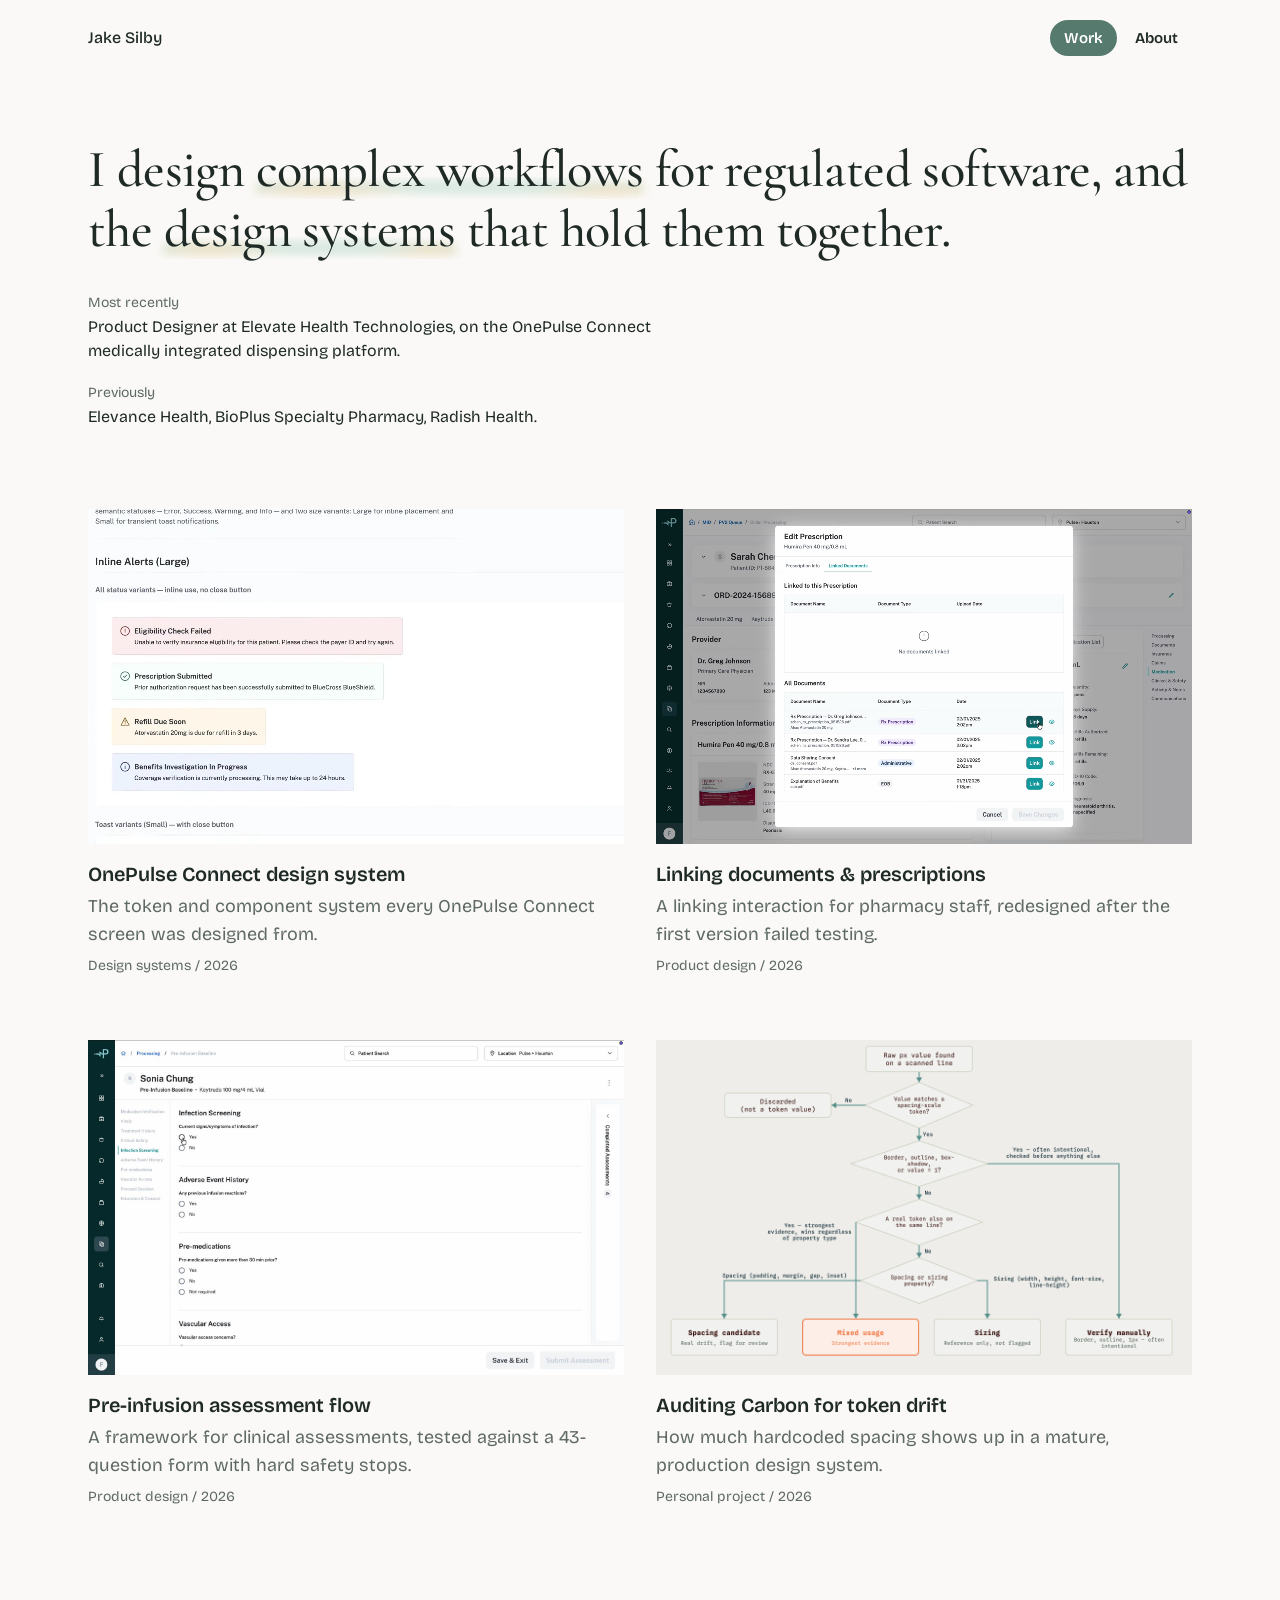
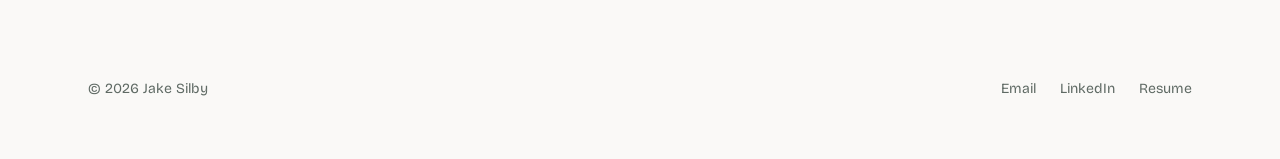
==== commit 5c34479a: "seo: titles, meta, open graph, og images Titles follow "Page name | Jake Silby" (homepage: "Jake Sil" ====
--- a/index.html
+++ b/index.html
@@ -3,7 +3,17 @@
 <head>
   <meta charset="UTF-8">
   <meta name="viewport" content="width=device-width, initial-scale=1.0">
-  <title>Jake Silby — Portfolio</title>
+  <title>Jake Silby | Product designer</title>
+  <meta name="description" content="Jake Silby designs complex workflows for regulated software, and the design systems that hold them together.">
+  <link rel="canonical" href="https://jakesilby.xyz/">
+  <meta property="og:type" content="website">
+  <meta property="og:title" content="Jake Silby | Product designer">
+  <meta property="og:description" content="Jake Silby designs complex workflows for regulated software, and the design systems that hold them together.">
+  <meta property="og:url" content="https://jakesilby.xyz/">
+  <meta property="og:image" content="https://jakesilby.xyz/images/og/site.png">
+  <meta property="og:image:width" content="1200">
+  <meta property="og:image:height" content="630">
+  <meta name="twitter:card" content="summary_large_image">
   <link rel="preconnect" href="https://fonts.googleapis.com">
   <link rel="preconnect" href="https://fonts.gstatic.com" crossorigin>
   <link rel="stylesheet" href="components/fonts.css">
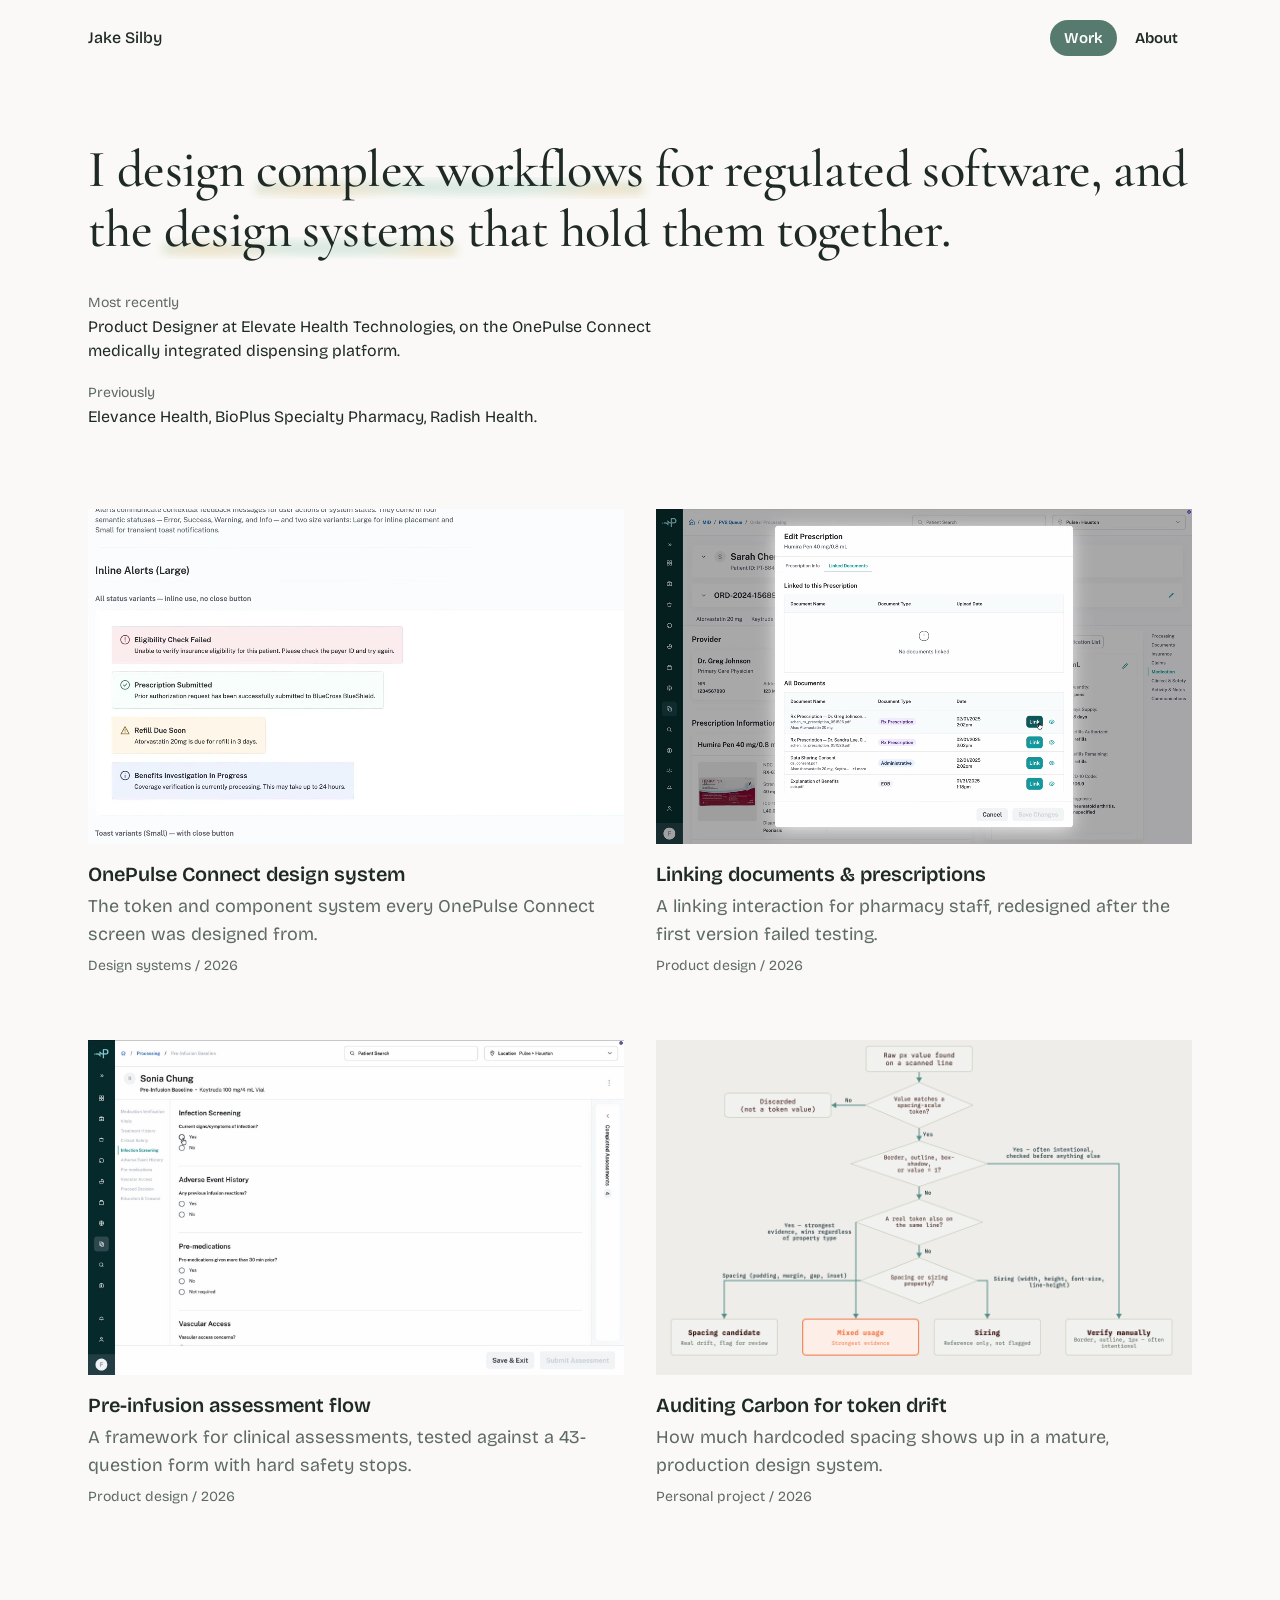
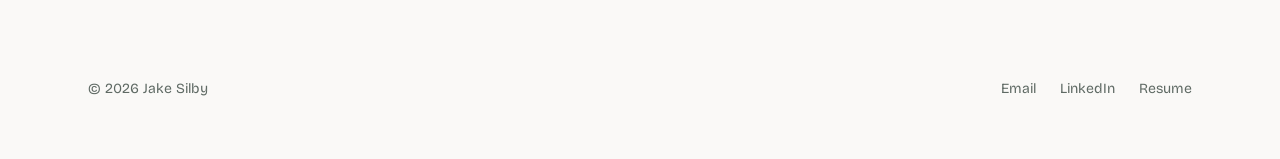
==== commit 1d5883cf: "feat: favicon Replaces the orange components/brand-mark.png (36x36, only linked from About and OnePu" ====
--- a/index.html
+++ b/index.html
@@ -14,6 +14,8 @@
   <meta property="og:image:width" content="1200">
   <meta property="og:image:height" content="630">
   <meta name="twitter:card" content="summary_large_image">
+  <link rel="icon" href="/favicon.svg" type="image/svg+xml">
+  <link rel="icon" href="/favicon-32.png" type="image/png" sizes="32x32">
   <link rel="preconnect" href="https://fonts.googleapis.com">
   <link rel="preconnect" href="https://fonts.gstatic.com" crossorigin>
   <link rel="stylesheet" href="components/fonts.css">
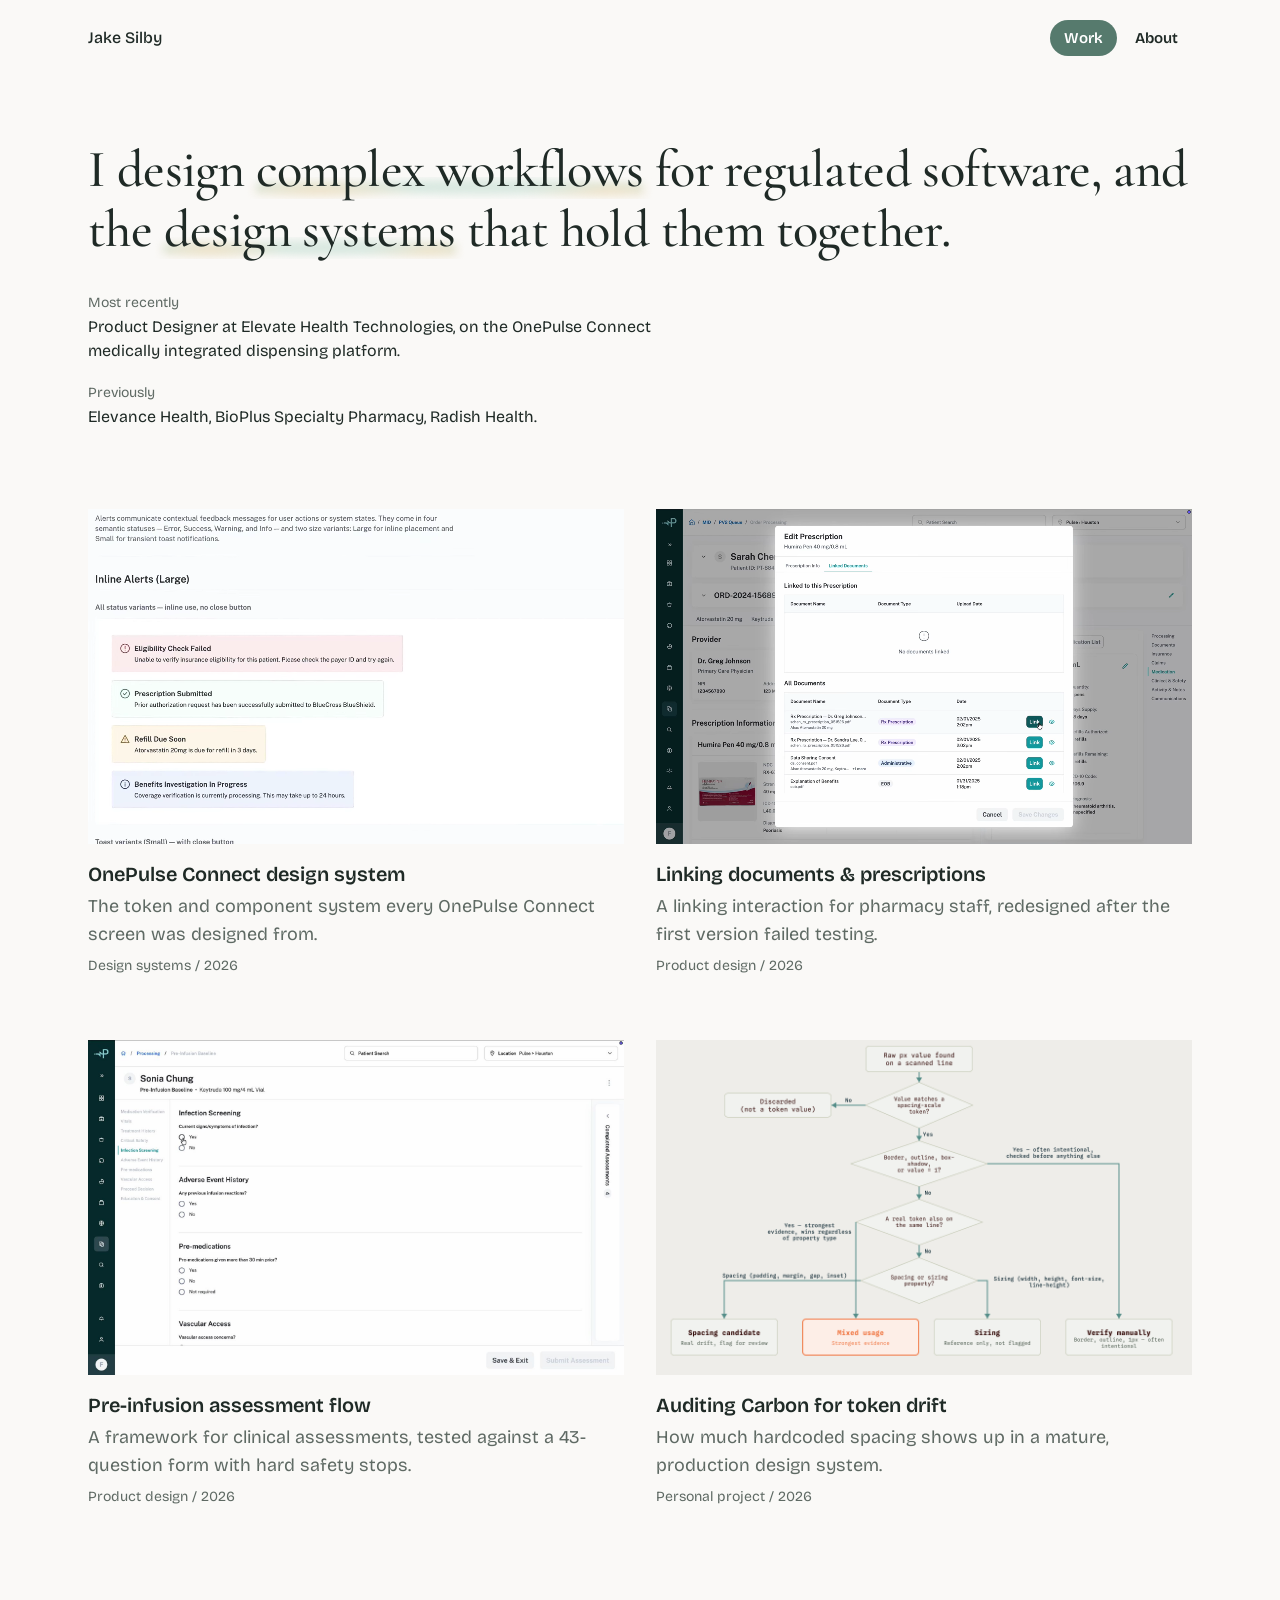
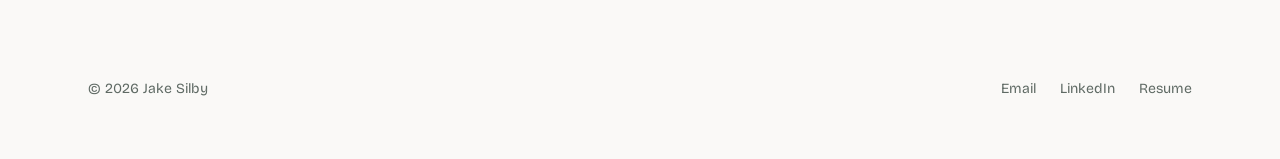
==== commit 3fc4ea6e: "fix: move remaining raw values into tokens.css The problem diagram geometry, diagram arrows, token c" ====
--- a/index.html
+++ b/index.html
@@ -42,10 +42,9 @@
       color: var(--text-primary);
     }
     /* Hero highlight: a watercolor band behind each marked phrase. The ink
-     * is a pseudo-element under the text, so the marks need no extra
-     * markup and are fully drawn without JS. Three soft blobs (sand,
-     * juniper, sand) over a centered juniper band, blurred, with faded
-     * ends. */
+     * (--hero-mark-ink) is a pseudo-element under the text, so the marks
+     * need no extra markup and are fully drawn without JS. Blurred, with
+     * faded ends. */
     .hero-mark {
       position: relative;
       isolation: isolate;
@@ -61,11 +60,7 @@
       right: var(--hero-mark-inset-x);
       bottom: var(--hero-mark-bottom);
       height: var(--hero-mark-height);
-      background:
-        radial-gradient(ellipse 34% 75% at 18% 58%, var(--highlight-2) 0%, transparent 72%),
-        radial-gradient(ellipse 46% 85% at 58% 42%, var(--highlight) 0%, transparent 74%),
-        radial-gradient(ellipse 30% 70% at 88% 60%, var(--highlight-2) 0%, transparent 72%),
-        linear-gradient(var(--highlight), var(--highlight)) center / 96% 52% no-repeat;
+      background: var(--hero-mark-ink);
       filter: blur(var(--hero-mark-blur));
       -webkit-mask-image: var(--hero-mark-mask);
       mask-image: var(--hero-mark-mask);
--- a/tokens.css
+++ b/tokens.css
@@ -235,11 +235,13 @@
   --border-width-focus: 2px; /* NEW (v2) — focus ring around a whole work grid item */
 
   /* --- Size primitives --- */
+  --size-1: 1px; /* visually hidden elements */
   --size-44: 44px; /* NEW (v2) — WCAG 2.5.5 minimum tap target */
 
   /* --- Motion primitives --- */
   --duration-120: 120ms; /* NEW (v2) — hero highlight, first mark's delay */
   --duration-150: 150ms; /* NEW (v2) — hover color and background changes */
+  --duration-200: 200ms; /* lightbox open and close */
   --duration-300: 300ms; /* NEW (v2) — work grid lift; second hero mark's delay */
   --duration-520: 520ms; /* NEW (v2) — hero highlight draw-in */
   --ease-draw: cubic-bezier(.3, .7, .2, 1); /* NEW (v2) — hero highlight */
@@ -396,6 +398,13 @@
   --hero-mark-blur: 0.06em;
   --hero-mark-edge: 0.3em; /* soft fade at each end */
   --hero-mark-mask: linear-gradient(to right, transparent 0, #000 var(--hero-mark-edge), #000 calc(100% - var(--hero-mark-edge)), transparent 100%); /* #000 is mask alpha, not a color */
+  /* The ink: three soft blobs (sand, juniper, sand) over a centered
+   * juniper band. Positions and sizes are percentages of the band. */
+  --hero-mark-ink:
+    radial-gradient(ellipse 34% 75% at 18% 58%, var(--highlight-2) 0%, transparent 72%),
+    radial-gradient(ellipse 46% 85% at 58% 42%, var(--highlight) 0%, transparent 74%),
+    radial-gradient(ellipse 30% 70% at 88% 60%, var(--highlight-2) 0%, transparent 72%),
+    linear-gradient(var(--highlight), var(--highlight)) center / 96% 52% no-repeat;
   --hero-mark-duration: var(--duration-520);
   --hero-mark-delay-1: var(--duration-120); /* "complex workflows" */
   --hero-mark-delay-2: var(--duration-300); /* "design systems" */
@@ -427,6 +436,52 @@
   --work-grid-pill-padding-x: var(--space-13);
   --work-grid-pill-offset: var(--space-14); /* gap between the pill and the cursor point */
   --work-grid-pill-shadow: 0 6px 16px color-mix(in srgb, var(--accent) 24%, transparent), 0 1px 3px color-mix(in srgb, var(--accent) 16%, transparent);
+  /* Problem diagram (OnePulse Connect, The problem): a fixed-size
+   * illustration of three scattered file cards and the token system they
+   * become. Exact Figma geometry, so mapped values rather than the
+   * spacing scale. Scrolls sideways below 720px. */
+  --problem-diagram-thumbs-width: 270px;
+  --problem-diagram-thumbs-height: 220px;
+  --problem-diagram-thumb-a-top: 61px;
+  --problem-diagram-thumb-a-width: 160px;
+  --problem-diagram-thumb-a-height: 108px;
+  --problem-diagram-thumb-a-rotate: 7deg;
+  --problem-diagram-thumb-b-left: 112px;
+  --problem-diagram-thumb-b-width: 157px;
+  --problem-diagram-thumb-b-height: 103px;
+  --problem-diagram-thumb-b-rotate: -5deg;
+  --problem-diagram-thumb-c-left: 67px;
+  --problem-diagram-thumb-c-top: 119px;
+  --problem-diagram-thumb-c-width: 156px;
+  --problem-diagram-thumb-c-height: 100px;
+  --problem-diagram-thumb-c-rotate: 4deg;
+  --problem-diagram-card-width: 150px;
+  --problem-diagram-card-height: 90px;
+  --problem-diagram-caption-width: 220px;
+  --problem-diagram-image-frame-width: 280px;
+  --problem-diagram-image-frame-height: 220px;
+  --problem-diagram-image-top: 22px;
+  --problem-diagram-image-height: 175px;
+  /* Arrow between diagram steps (problem diagram and token chain), the
+   * SVG's own viewBox size. Turns to point down when the token chain
+   * stacks. */
+  --diagram-arrow-width: 14px;
+  --diagram-arrow-height: 14.7279px;
+  --diagram-arrow-rotate-down: 90deg;
+  /* Token chain (OnePulse Connect, Token architecture live embed). */
+  --token-chain-gap-row: var(--size-1);
+  --token-chain-card-min-height: 110px;
+  /* Lightbox: the one motion besides hover color, the hero highlight and
+   * the work grid lift. Fades in while the image scales up from .96. */
+  --lightbox-duration: var(--duration-200);
+  --lightbox-scale-from: .96;
+  --lightbox-close-line-height: 1;
+  --lightbox-close-hover-bg: color-mix(in srgb, var(--color-white) 15%, transparent);
+  /* Stacking: the lightbox covers the page, and the skip link sits above
+   * everything when focused. */
+  --z-work-grid-pill: 1;
+  --z-lightbox: 1000;
+  --z-skip-link: 1001;
   --focus-ring-width: var(--border-width-focus);
   --focus-ring-color: var(--accent); /* 7.1:1 on bg-page */
   --focus-ring-offset: var(--space-8);
--- a/components/components.css
+++ b/components/components.css
@@ -8,8 +8,8 @@
 
 .visually-hidden {
   position: absolute;
-  width: 1px;
-  height: 1px;
+  width: var(--size-1);
+  height: var(--size-1);
   overflow: hidden;
   clip-path: inset(50%);
   white-space: nowrap;
@@ -22,7 +22,7 @@
   position: absolute;
   top: var(--space-8);
   left: var(--layout-gutter);
-  z-index: 1001;
+  z-index: var(--z-skip-link);
   padding: var(--space-8) var(--space-14);
   border-radius: var(--radius-full);
   background: var(--bg-page);
@@ -33,8 +33,8 @@
 }
 
 .skip-link:not(:focus) {
-  width: 1px;
-  height: 1px;
+  width: var(--size-1);
+  height: var(--size-1);
   padding: 0;
   overflow: hidden;
   clip-path: inset(50%);
@@ -359,36 +359,9 @@
   background: transparent;
 }
 
-/* --- Case study dashed placeholder (flagged visual gap not built yet —
- * a genuinely missing asset, not a stand-in for something already shot).
- * Re-added for Linking Documents & Prescriptions' Hero Visual; was removed
- * as dead code once OnePulse Connect's own gaps (sidebar clip, hero) got
- * real footage. Each usage sets its own size via a modifier. --- */
-
-.case-dashed-placeholder {
-  display: flex;
-  align-items: center;
-  justify-content: center;
-  padding: var(--space-24);
-  background: transparent;
-  border: 2px dashed var(--border-muted);
-  border-radius: var(--radius-md);
-}
-
-.case-dashed-placeholder__label {
-  color: var(--text-primary);
-  text-align: center;
-  text-transform: none; /* .type-meta already sets none at the token level;
-   * this is now redundant but left explicit — these labels run to full
-   * sentences describing what's missing, not short tags, so all-caps would
-   * hurt readability here regardless of the base value. */
-  letter-spacing: var(--letter-spacing-none); /* wide tracking only reads
-   * correctly on all-caps text */
-}
-
-/* --- Case study vertical image stack (a group of .case-visual/
- * .case-dashed-placeholder blocks stacked with a consistent 20px gap —
- * Data Table Screenshots, Production Screenshots) --- */
+/* --- Case study vertical image stack (a group of .case-visual blocks
+ * stacked with a consistent gap: Data Table Screenshots, Production
+ * Screenshots) --- */
 
 .case-image-stack {
   display: flex;
@@ -560,8 +533,8 @@
 
 .problem-diagram__thumbs {
   position: relative;
-  width: 270px;
-  height: 220px;
+  width: var(--problem-diagram-thumbs-width);
+  height: var(--problem-diagram-thumbs-height);
 }
 
 .problem-diagram__thumb-wrap {
@@ -573,34 +546,34 @@
 
 .problem-diagram__thumb-wrap--a {
   left: 0;
-  top: 61px;
-  width: 160px;
-  height: 108px;
-  transform: rotate(7deg);
+  top: var(--problem-diagram-thumb-a-top);
+  width: var(--problem-diagram-thumb-a-width);
+  height: var(--problem-diagram-thumb-a-height);
+  transform: rotate(var(--problem-diagram-thumb-a-rotate));
 }
 
 .problem-diagram__thumb-wrap--b {
-  left: 112px;
+  left: var(--problem-diagram-thumb-b-left);
   top: 0;
-  width: 157px;
-  height: 103px;
-  transform: rotate(-5deg);
+  width: var(--problem-diagram-thumb-b-width);
+  height: var(--problem-diagram-thumb-b-height);
+  transform: rotate(var(--problem-diagram-thumb-b-rotate));
 }
 
 .problem-diagram__thumb-wrap--c {
-  left: 67px;
-  top: 119px;
-  width: 156px;
-  height: 100px;
-  transform: rotate(4deg);
+  left: var(--problem-diagram-thumb-c-left);
+  top: var(--problem-diagram-thumb-c-top);
+  width: var(--problem-diagram-thumb-c-width);
+  height: var(--problem-diagram-thumb-c-height);
+  transform: rotate(var(--problem-diagram-thumb-c-rotate));
 }
 
 .problem-diagram__card {
   display: flex;
   align-items: center;
   justify-content: center;
-  width: 150px;
-  height: 90px;
+  width: var(--problem-diagram-card-width);
+  height: var(--problem-diagram-card-height);
   padding: var(--space-32) var(--gap-stack);
   background: var(--bg-canvas);
   border: var(--border-width-hairline) solid var(--border-muted);
@@ -612,7 +585,7 @@
 }
 
 .problem-diagram__caption {
-  width: 220px;
+  width: var(--problem-diagram-caption-width);
   font: var(--type-meta);
   letter-spacing: var(--type-meta-letter-spacing);
   text-align: center;
@@ -631,8 +604,8 @@
    * for visual consistency between the two arrow usages on this page. */
   display: flex;
   flex-shrink: 0;
-  width: 14px;
-  height: 14.7279px;
+  width: var(--diagram-arrow-width);
+  height: var(--diagram-arrow-height);
   color: var(--accent-primary-dark);
 }
 
@@ -644,16 +617,16 @@
 
 .problem-diagram__image-frame {
   position: relative;
-  width: 280px;
-  height: 220px;
+  width: var(--problem-diagram-image-frame-width);
+  height: var(--problem-diagram-image-frame-height);
 }
 
 .problem-diagram__image {
   position: absolute;
   left: 0;
-  top: 22px;
-  width: 280px;
-  height: 175px;
+  top: var(--problem-diagram-image-top);
+  width: var(--problem-diagram-image-frame-width);
+  height: var(--problem-diagram-image-height);
   object-fit: cover;
   border-radius: var(--radius-sm);
 }
@@ -676,7 +649,7 @@
   display: flex;
   flex-wrap: wrap;
   align-items: center;
-  gap: 1px var(--gap-card);
+  gap: var(--token-chain-gap-row) var(--gap-card);
   width: 100%;
 }
 
@@ -686,7 +659,7 @@
   align-items: flex-start;
   flex: 1 0 0;
   min-width: 0;
-  min-height: 110px;
+  min-height: var(--token-chain-card-min-height);
   gap: var(--gap-stack);
   padding: var(--space-16) var(--space-8);
   background: var(--bg-page);
@@ -696,7 +669,7 @@
 
 @media (prefers-reduced-motion: no-preference) {
   .token-chain__card {
-    transition: border-color 200ms ease-out;
+    transition: border-color var(--duration-hover) ease-out;
   }
 }
 
@@ -767,8 +740,8 @@
 .token-chain__arrow {
   display: flex;
   flex-shrink: 0;
-  width: 14px;
-  height: 14.7279px;
+  width: var(--diagram-arrow-width);
+  height: var(--diagram-arrow-height);
   color: var(--accent-primary-dark);
 }
 
@@ -794,7 +767,7 @@
 
   .token-chain__arrow {
     align-self: center;
-    transform: rotate(90deg);
+    transform: rotate(var(--diagram-arrow-rotate-down));
   }
 }
 
@@ -1020,7 +993,7 @@
  * it clear of the cursor point. */
 .work-grid__pill {
   position: absolute;
-  z-index: 1;
+  z-index: var(--z-work-grid-pill);
   left: 50%;
   top: 50%;
   transform: translate(-50%, calc(-100% - var(--work-grid-pill-offset)));
@@ -1084,7 +1057,7 @@
 
   .case-visual {
     /* 24px fixed padding eats ~17% of a 279px mobile container width vs.
-     * ~3% of the 712px desktop one, shrinking Tab Group, Data Table, and
+     * ~3% of the desktop column, shrinking Tab Group, Data Table, and
      * Cell Type Variants down to an illegible size inside an
      * oversized empty box. 12px keeps a visible inset without the
      * disproportionate shrink. */
@@ -1101,8 +1074,8 @@
 }
 
 [data-lightbox-src]:focus-visible {
-  outline: 2px solid var(--accent-primary);
-  outline-offset: 2px;
+  outline: var(--focus-ring-width) solid var(--focus-ring-color);
+  outline-offset: var(--nav-focus-ring-offset);
 }
 
 body.lightbox-open {
@@ -1112,7 +1085,7 @@
 .lightbox {
   position: fixed;
   inset: 0;
-  z-index: 1000;
+  z-index: var(--z-lightbox);
   display: flex;
   align-items: center;
   justify-content: center;
@@ -1128,11 +1101,11 @@
 
 @media (prefers-reduced-motion: no-preference) {
   .lightbox {
-    transition: opacity 200ms ease-out, visibility 0s linear 200ms;
+    transition: opacity var(--lightbox-duration) ease-out, visibility 0s linear var(--lightbox-duration);
   }
 
   .lightbox.is-open {
-    transition: opacity 200ms ease-out, visibility 0s linear 0s;
+    transition: opacity var(--lightbox-duration) ease-out, visibility 0s linear 0s;
   }
 }
 
@@ -1147,7 +1120,7 @@
   display: flex;
   max-width: 100%;
   max-height: 100%;
-  transform: scale(0.96);
+  transform: scale(var(--lightbox-scale-from));
 }
 
 .lightbox.is-open .lightbox__content {
@@ -1156,7 +1129,7 @@
 
 @media (prefers-reduced-motion: no-preference) {
   .lightbox__content {
-    transition: transform 200ms ease-out;
+    transition: transform var(--lightbox-duration) ease-out;
   }
 }
 
@@ -1181,7 +1154,7 @@
   height: var(--space-48);
   font: inherit;
   font-size: var(--font-size-32);
-  line-height: 1;
+  line-height: var(--lightbox-close-line-height);
   color: var(--color-white);
   background: transparent;
   border: none;
@@ -1191,7 +1164,7 @@
 
 .lightbox__close:hover,
 .lightbox__close:focus-visible {
-  background: color-mix(in srgb, var(--color-white) 15%, transparent);
+  background: var(--lightbox-close-hover-bg);
 }
 
 @media (max-width: 600px) {
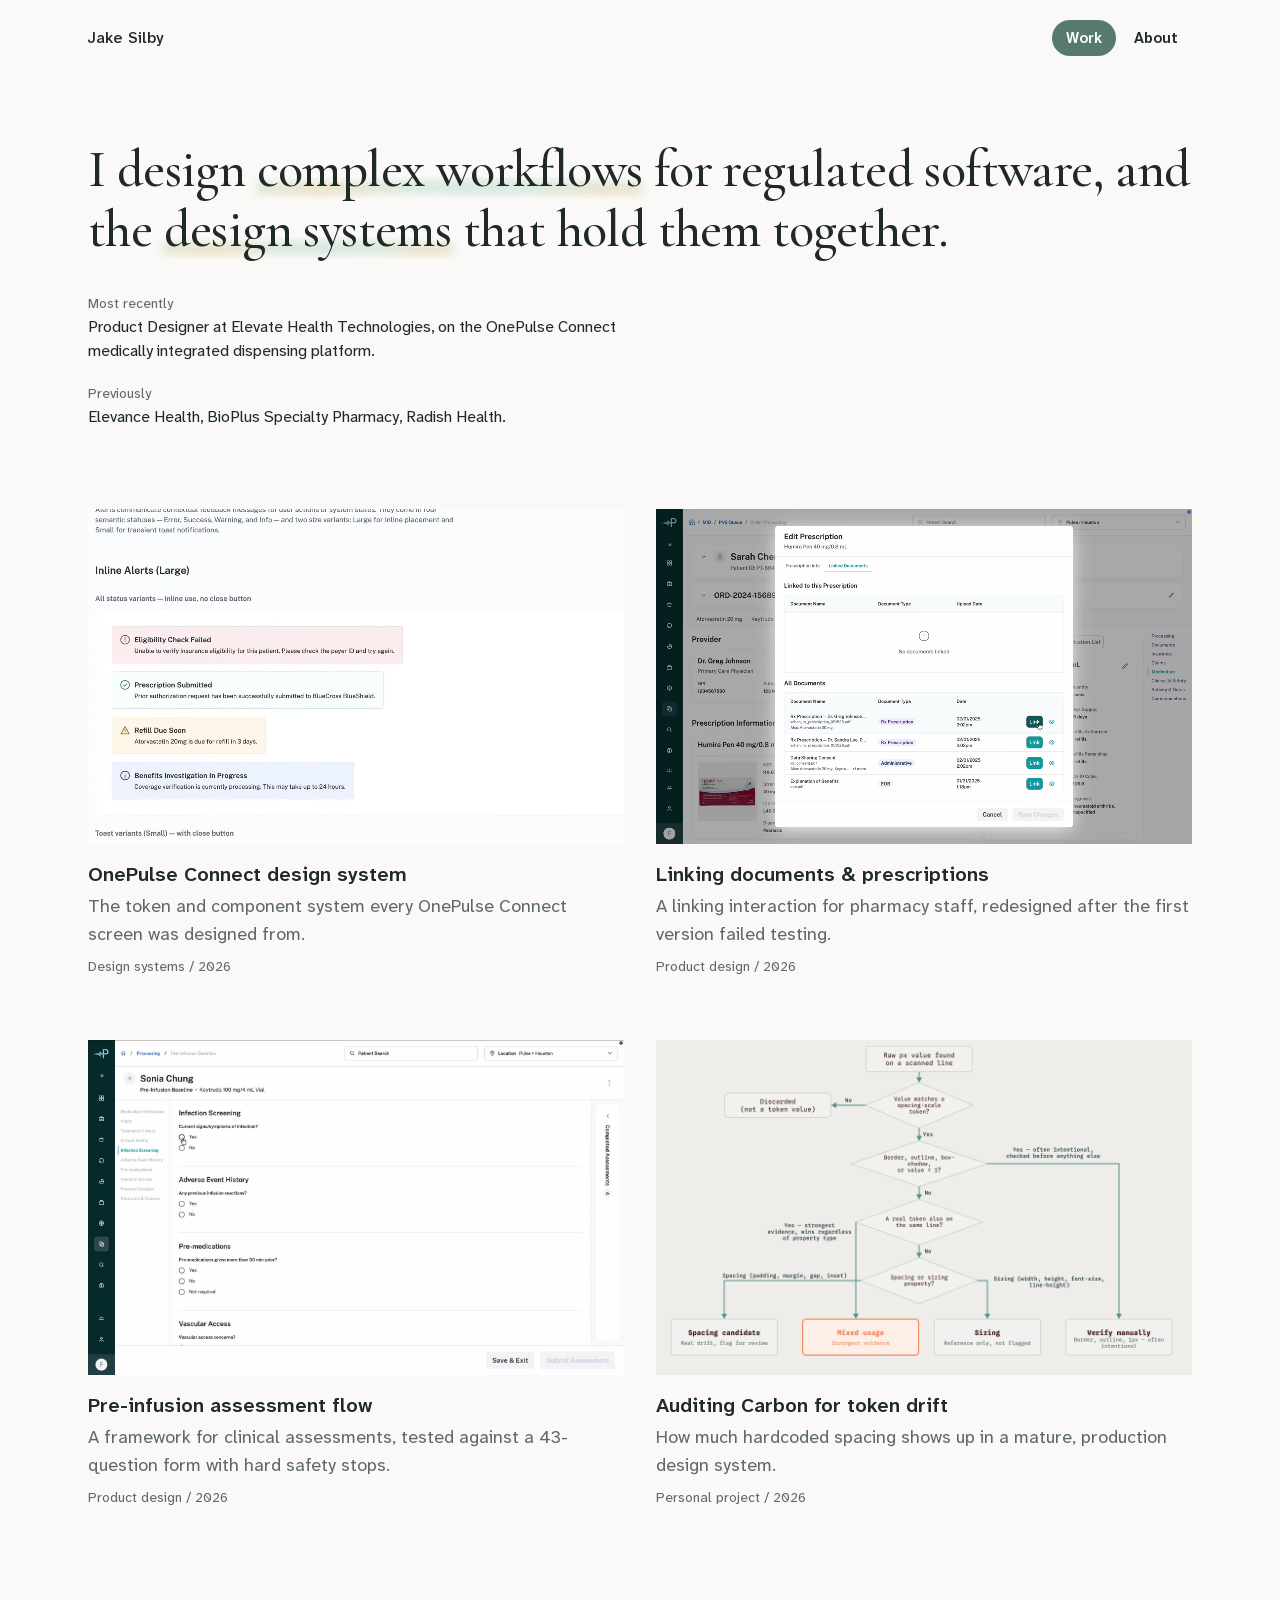
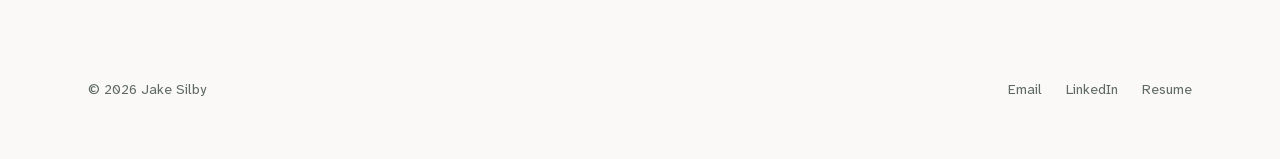
==== commit 8606a25f: "perf: self-host fonts and preload All three families now load as Latin-subset woff2 files from /font" ====
--- a/index.html
+++ b/index.html
@@ -16,8 +16,9 @@
   <meta name="twitter:card" content="summary_large_image">
   <link rel="icon" href="/favicon.svg" type="image/svg+xml">
   <link rel="icon" href="/favicon-32.png" type="image/png" sizes="32x32">
-  <link rel="preconnect" href="https://fonts.googleapis.com">
-  <link rel="preconnect" href="https://fonts.gstatic.com" crossorigin>
+  <link rel="preload" href="fonts/atkinson-hyperlegible-next-latin-wght.woff2" as="font" type="font/woff2" crossorigin>
+  <link rel="preload" href="fonts/cormorant-garamond-latin-500.woff2" as="font" type="font/woff2" crossorigin>
+  <link rel="preload" href="videos/ds_siteoverview_poster.jpg" as="image" fetchpriority="high">
   <link rel="stylesheet" href="components/fonts.css">
   <link rel="stylesheet" href="tokens.css">
   <link rel="stylesheet" href="components/components.css">
--- a/components/fonts.css
+++ b/components/fonts.css
@@ -1,15 +1,40 @@
 /*
- * Shared font include — the only place web fonts are requested. Every page
- * links this file (plus preconnects to fonts.googleapis.com and
- * fonts.gstatic.com) instead of its own Google Fonts URL.
+ * Shared font include — the only place web fonts are declared. Every page
+ * links this file. All three families are self-hosted from /fonts/ (Latin
+ * subset woff2, SIL Open Font License, licenses alongside), so no page makes
+ * a request to Google Fonts. Each page's <head> preloads the Atkinson and
+ * Cormorant files; Spline Sans Mono only appears inside case study prose,
+ * so it loads on demand.
  *
  * v2 faces (CLAUDE.md, Typography):
- *   Bricolage Grotesque      everything except the hero sentence, page
- *     opsz 12..96,           titles and code. Variable on both axes, so
- *     wght 400..700          optical size follows font-size automatically.
- *                            Weights in use: 400 (body, meta), 500 (header
- *                            name), 600 (nav, h2, h3), 700.
- *   Cormorant Garamond 500   hero sentence and case study title only
- *   Spline Sans Mono 400     token names, code and file names in prose
+ *   Atkinson Hyperlegible Next   everything except the hero sentence, page
+ *     wght 400..600              titles and code. Variable on weight only (no
+ *                                optical size axis). Weights in use: 400
+ *                                (body, meta), 500 (header name), 600 (nav,
+ *                                pill, h2, h3).
+ *   Cormorant Garamond 500       hero sentence and case study title only
+ *   Spline Sans Mono 400         token names, code and file names in prose
  */
-@import url('https://fonts.googleapis.com/css2?family=Bricolage+Grotesque:opsz,wght@12..96,400..700&family=Cormorant+Garamond:wght@500&family=Spline+Sans+Mono&display=swap');
+@font-face {
+  font-family: 'Atkinson Hyperlegible Next';
+  font-style: normal;
+  font-weight: 400 600;
+  font-display: swap;
+  src: url('../fonts/atkinson-hyperlegible-next-latin-wght.woff2') format('woff2');
+}
+
+@font-face {
+  font-family: 'Cormorant Garamond';
+  font-style: normal;
+  font-weight: 500;
+  font-display: swap;
+  src: url('../fonts/cormorant-garamond-latin-500.woff2') format('woff2');
+}
+
+@font-face {
+  font-family: 'Spline Sans Mono';
+  font-style: normal;
+  font-weight: 400;
+  font-display: swap;
+  src: url('../fonts/spline-sans-mono-latin-400.woff2') format('woff2');
+}
--- a/tokens.css
+++ b/tokens.css
@@ -11,16 +11,12 @@
  * not eyeballed from a screenshot.
  *
  * v2 color (Oct 2026): clay / juniper / sand are the active primitives and
- * every core semantic alias points at them. cosmos / greenwhite / smaltblue /
- * elm and the older brown / orange / sage / forest families stay in place
- * until Prompt 9 confirms nothing references them (the About page glow and
- * --text-hero-* still do).
+ * every core semantic alias points at them. The cosmos / greenwhite /
+ * smaltblue / elm and brown / orange / sage / forest families are gone
+ * (Oct 14 2026): only elm-10 below is still referenced.
  *
- * v2 — restored --layout-max-width and --space-160 (--padding-hero-y), both
- * dropped by mistake in v1's wholesale file replacement rather than a deliberate
- * change. --text-accent was NOT restored — --text-hero-eyebrow is its intended
- * successor, scoped to the not-yet-built .hero-panel structure. Don't
- * bring --text-accent back.
+ * Every token in this file is referenced somewhere on the site. Remove a
+ * token in the same change that removes its last use.
  */
 
 :root {
@@ -30,151 +26,14 @@
    * these directly in components; go through the semantic layer below.
    * ============================================================ */
 
-  /* --- Color primitives: brown (legacy — still backs --bg-inverse/text-muted paths) --- */
-  --color-brown-0: #f3b29b;
-  --color-brown-0-5: #e4a38d;
-  --color-brown-1: #d5957e;
-  --color-brown-1-5: #c58670;
-  --color-brown-2: #b67861;
-  --color-brown-3: #985a45;
-  --color-brown-4: #793d28;
-  --color-brown-5: #5b200b;
-  --color-brown-6: #491a09;
-  --color-brown-7: #371307;
-  --color-brown-8: #240d04;
-  --color-brown-8-5: #1b0a03;
-  --color-brown-9: #120602;
-  --color-brown-9-5: #090301;
-  --color-brown-10: #000000;
-
-  /* --- Color primitives: orange (legacy — still backs --bg-inverse) --- */
-  --color-orange-0: #ffffff;
-  --color-orange-0-5: #fdeee7;
-  --color-orange-1: #fcdccf;
-  --color-orange-1-5: #facbb7;
-  --color-orange-2: #f8ba9f;
-  --color-orange-3: #f59770;
-  --color-orange-4: #f17540;
-  --color-orange-5: #ee5210;
-  --color-orange-6: #be420d;
-  --color-orange-7: #8f310a;
-  --color-orange-8: #5f2106;
-  --color-orange-8-5: #471905;
-  --color-orange-9: #301003;
-  --color-orange-9-5: #180802;
-  --color-orange-10: #000000;
-
-  /* --- Color primitives: sage (legacy — still backs --bg-section-alt/--text-muted) --- */
-  --color-sage-0: #ffffff;
-  --color-sage-0-5: #fbfbfb;
-  --color-sage-1: #f6f8f6;
-  --color-sage-1-5: #f2f4f2;
-  --color-sage-2: #edf1ed;
-  --color-sage-3: #e4e9e5;
-  --color-sage-4: #dbe2dc;
-  --color-sage-5: #d2dbd3;
-  --color-sage-6: #b4beb5;
-  --color-sage-7: #96a197;
-  --color-sage-8: #778479;
-  --color-sage-8-5: #68766a;
-  --color-sage-9: #59675b;
-  --color-sage-9-5: #4a594c;
-  --color-sage-10: #3b4a3d;
-
-  /* --- Color primitives: forest (legacy) --- */
-  --color-forest-0: #b7d8bc;
-  --color-forest-0-5: #a8c9ad;
-  --color-forest-1: #9aba9f;
-  --color-forest-1-5: #8bab90;
-  --color-forest-2: #7c9c81;
-  --color-forest-3: #5f7f64;
-  --color-forest-4: #416146;
-  --color-forest-5: #244329;
-  --color-forest-6: #1d3621;
-  --color-forest-7: #162819;
-  --color-forest-8: #0e1b10;
-  --color-forest-8-5: #0b140c;
-  --color-forest-9: #070d08;
-  --color-forest-9-5: #040704;
-  --color-forest-10: #000000;
-
-  /* --- Color primitives: cosmos (active — 2026 homepage accent family) --- */
-  --color-cosmos-0: #fff2f1;
-  --color-cosmos-0-5: #fdf0f0;
-  --color-cosmos-1: #fbeeee;
-  --color-cosmos-1-5: #f9edec;
-  --color-cosmos-2: #f7ebea;
-  --color-cosmos-2-5: #f3e9e8; /* NEW — requested directly by hex for the
-   * Pre-Infusion Assessment Flow homepage thumbnail's placeholder tray.
-   * Sits between cosmos-2 and cosmos-3 on the existing scale rather than
-   * reusing either neighbor, since it doesn't exactly match either one. */
-  --color-cosmos-3: #f5e5e5;
-  --color-cosmos-4: #f7dddc;
-  --color-cosmos-5: #fecfcd;
-  --color-cosmos-6: #fc7973;
-  --color-cosmos-7: #fa2219;
-  --color-cosmos-8: #b40b04;
-  --color-cosmos-8-5: #870803;
-  --color-cosmos-9: #5a0502;
-  --color-cosmos-9-5: #2d0301;
-  --color-cosmos-10: #000000;
-
-  /* --- Color primitives: greenwhite (active — 2026 homepage neutral family) --- */
-  --color-greenwhite-0: #f8f8f6;
-  --color-greenwhite-0-5: #f5f6f4;
-  --color-greenwhite-1: #f3f4f1;
-  --color-greenwhite-1-5: #f1f2ef;
-  --color-greenwhite-2: #eff0ed;
-  --color-greenwhite-3: #ebece9;
-  --color-greenwhite-4: #e7e8e3;
-  --color-greenwhite-5: #e4e6dd;
-  --color-greenwhite-6: #bbc0a9;
-  --color-greenwhite-7: #919a75;
-  --color-greenwhite-8: #62684c;
-  --color-greenwhite-8-5: #494e39;
-  --color-greenwhite-9: #313426;
-  --color-greenwhite-9-5: #181a13;
-  --color-greenwhite-10: #000000;
-
-  /* --- Color primitives: smaltblue (active — 2026 homepage, border/interactive only so far) --- */
-  --color-smaltblue-0: #cee2e0;
-  --color-smaltblue-0-5: #c4d7d6;
-  --color-smaltblue-1: #bacdcb;
-  --color-smaltblue-1-5: #afc2c1;
-  --color-smaltblue-2: #a5b8b6;
-  --color-smaltblue-3: #8ea6a4;
-  --color-smaltblue-4: #719996;
-  --color-smaltblue-5: #548d88;
-  --color-smaltblue-6: #43716d;
-  --color-smaltblue-7: #325552;
-  --color-smaltblue-8: #223836;
-  --color-smaltblue-8-5: #192a29;
-  --color-smaltblue-9: #111c1b;
-  --color-smaltblue-9-5: #080e0e;
-  --color-smaltblue-10: #000000;
-
-  /* --- Color primitives: elm (active — 2026 homepage, hero surface + body ink) --- */
-  --color-elm-0: #b4dbea;
-  --color-elm-0-5: #a8cedd;
-  --color-elm-1: #9cc2d1;
-  --color-elm-1-5: #8fb5c3;
-  --color-elm-2: #83a8b7;
-  --color-elm-3: #6292a5;
-  --color-elm-4: #437b91;
-  --color-elm-5: #23657f;
-  --color-elm-6: #1c5166;
-  --color-elm-7: #153d4c;
-  --color-elm-8: #0e2833;
-  --color-elm-8-5: #0a1e26;
-  --color-elm-9: #071419;
-  --color-elm-9-5: #030a0d;
+  /* --- Color primitives: legacy step still referenced. elm-10 is the
+   * black behind --bg-backdrop. --- */
   --color-elm-10: #000000;
 
   /* --- Color primitives: clay + juniper (v2, "Clay + juniper" at faint
    * warmth). The active palette. Clay is the warm neutral family, juniper
    * the green, sand the warm second highlight tone. Contrast ratios are on
-   * clay-0 (--bg-page). The cosmos / greenwhite / smaltblue / elm families
-   * above stay until Prompt 9 confirms nothing references them. --- */
+   * clay-0 (--bg-page). --- */
   --color-clay-0: #faf9f7;
   --color-clay-1: #eeede9;
   --color-clay-2: #e3e2dd;
@@ -216,23 +75,20 @@
 
   /* --- Layout primitives --- */
   --layout-max-width: 1200px;
-  --layout-text-width: 584px; /* reading measure, ~70 real characters per
-   * line of 18px Bricolage Grotesque (average character 8.35px, measured
-   * over OnePulse Connect's prose). Was 544px, ~71 characters of Barlow.
-   * Set as px, not ch: Bricolage's ch (the '0' glyph, 0.651em) is much
-   * wider than its average character (0.464em). */
+  --layout-text-width: 552px; /* reading measure, ~66 characters per full
+   * line of 18px Atkinson Hyperlegible Next (average character 7.90px,
+   * measured over OnePulse Connect's prose). Set as px, not ch, since a
+   * font's ch (the '0' glyph) isn't its average character. */
 
   /* --- Radius primitives --- */
   --radius-full: 99px; /* pill/fully-rounded — safely larger than half the height of anything it's applied to */
   --radius-sm: 4px; /* own value, no longer aliases --space-4 (radius isn't spacing). NEW — Problem Diagram resolved-side image frame corners, confirmed against Figma */
   --radius-md: 8px; /* own value, no longer aliases --space-8. case-study row image corners, confirmed against Figma */
-  --radius-lg: 16px; /* own value, no longer aliases --space-16. NEW — homepage hero card + glow corners, confirmed against Figma node 378:160 (381:486/381:487) */
 
   /* --- Border width primitives --- */
-  --border-width-hairline: 1px; /* NEW — added for the case-study code block
-   * (.case-code). Every solid border in components.css now uses it; the
-   * remaining inline 1px borders are dashed rules that v2 removes. */
-  --border-width-focus: 2px; /* NEW (v2) — focus ring around a whole work grid item */
+  --border-width-hairline: 1px; /* every border and divider rule on the
+   * site. All rules are solid. */
+  --border-width-focus: 2px; /* NEW (v2) — the focus ring on every focusable element */
 
   /* --- Size primitives --- */
   --size-1: 1px; /* visually hidden elements */
@@ -259,72 +115,46 @@
   --space-20: 20px;
   --space-24: 24px;
   --space-32: 32px;
-  --space-36: 36px;
   --space-48: 48px;
-  --space-56: 56px;
   --space-64: 64px; /* homepage hero top, work grid row gap, case study
    * nav column gap */
   --space-80: 80px; /* homepage hero bottom padding */
   --space-96: 96px;
-  --space-128: 128px; /* superseded — kept in case another section needs it */
-  --space-160: 160px;
-  --space-180: 180px; /* hero panel padding, current — confirmed against live Figma (196:383). Third revision to this value; see chat history if it changes again. */
   --space-200: 200px; /* case study "On this page" column (--case-toc-width) */
 
   /* --- Typography primitives --- */
   --font-family-display: 'Cormorant Garamond', Garamond, serif; /* v2 hero
    * sentence and case study title only (--type-hero, --type-page-title) */
   --font-family-mono: 'Spline Sans Mono', monospace;
-  --font-family-sans: 'Bricolage Grotesque', system-ui, sans-serif; /* opsz
-   * axis: font-optical-sizing stays auto (the default), so text is neutral
-   * at body size and gets more character at heading sizes */
+  --font-family-sans: 'Atkinson Hyperlegible Next', system-ui, -apple-system, 'Segoe UI', Roboto, Helvetica, Arial, sans-serif; /* weight
+   * axis only, 400..600 */
 
   --font-weight-regular: 400;
   --font-weight-medium: 500;
   --font-weight-semibold: 600;
-  --font-weight-bold: 700;
-  --font-weight-extrabold: 800;
-
-  --font-size-11: 11px;
-  --font-size-12: 12px; /* NEW — Token Architecture live-embed card label/name text, confirmed against Figma node 353:108 */
+
   --font-size-13: 13px;
-  --font-size-14: 14px; /* NEW — homepage nav wordmark ("Welcome"), confirmed against Figma node 378:160 */
+  --font-size-14: 14px; /* --type-meta, --type-code-block */
   --font-size-15: 15px; /* NEW — --type-nav */
   --font-size-16: 16px;
   --font-size-18: 18px;
   --font-size-20: 20px;
   --font-size-24: 24px;
   --font-size-32: 32px;
-  --font-size-40: 40px; /* hero headline, current — confirmed against live Figma (196:383) */
-  --font-size-48: 48px; /* added for case study page titles */
+  --font-size-40: 40px; /* top of the --type-page-title clamp, at 1440px */
   --font-size-56: 56px; /* NEW (v2) — top of the --type-hero clamp, at 1440px */
-  --font-size-64: 64px; /* superseded — .type-hero-heading moved from Barlow/64px back to Playfair/40px. Kept in case a future treatment needs it again. */
-  --font-size-72: 72px; /* unused — kept from an earlier hero iteration in case another hero-scale treatment needs it */
 
   --line-height-16: 16px;
-  --line-height-18: 18px; /* "Selected Work" label, current — confirmed against live Figma (196:383) */
   --line-height-20: 20px;
   --line-height-24: 24px;
   --line-height-28: 28px; /* NEW (v2) — --type-body, --type-h3 */
   --line-height-32: 32px;
-  --line-height-36: 36px;
   --line-height-40: 40px; /* NEW (v2) — bottom of the --type-hero and --type-page-title clamps, at 375px */
   --line-height-48: 48px;
-  --line-height-56: 56px; /* added for case study page titles */
   --line-height-64: 64px; /* NEW (v2) — top of the --type-hero clamp, at 1440px */
-  --line-height-76: 76px; /* added for the 2026 homepage hero headline */
 
   --letter-spacing-none: 0px;
-  --letter-spacing-tight-xs: -0.6px; /* NEW — homepage case study titles (.project-row__title), per the 2026-09-28 title spec; no Figma variable exists for this value. Looser than tight-sm, so xs by the sm/md/lg ordering — but note tight-xs2 (-1px) is tighter than sm despite its name, so xs and xs2 are not neighbours in value. Another reason for the naming pass flagged on tight-xs2. */
-  --letter-spacing-tight-sm: -0.8px;
-  --letter-spacing-tight-xs2: -1px; /* case study titles (.project-row__title), confirmed against live Figma — sits between tight-sm (-0.8) and tight-md (-1.2). Named awkwardly (xs2) to avoid conflicting with the existing tight/wide naming scale, which isn't strictly ordered (see tight-lg/-xl below) — consider a full naming pass on this scale at some point. */
-  --letter-spacing-tight-md: -1.2px;
-  --letter-spacing-tight-lg: -1.6px; /* added for case study page titles */
-  --letter-spacing-tight-xl: -1.5px; /* superseded — .type-hero-heading moved to --letter-spacing-tight-xs2 (-1px), confirmed against Figma node 378:160. Kept in case another treatment needs -1.5px again. */
-  --letter-spacing-wide-sm: 0.88px;
-  --letter-spacing-wide-md: 1.04px;
-  --letter-spacing-wide-lg: 1.1px;
-  --letter-spacing-wide-xl: 1.5px; /* added for the 2026 homepage hero eyebrow */
+  --letter-spacing-tight-xs: -0.6px; /* hero, page title and h2 */
 
 
   /* ============================================================
@@ -336,15 +166,10 @@
   --bg-page: var(--color-clay-0);
   --bg-canvas: var(--color-clay-1); /* problem diagram file cards. Same
    * tone as --bg-surface. */
-  --bg-accent: var(--color-cosmos-4);
-  --bg-accent-tint: var(--color-cosmos-1); /* NEW — featured At a Glance stat tile fill, confirmed against Figma (#FBEEEE) */
-  --bg-inverse: var(--color-greenwhite-5); /* confirmed against Figma node 239:186 — the light-tint hover redesign. Was previously cosmos-9 (dark, node 232:21) — my own local copy of this file was never updated when that fix was given to Claude Code directly, which is likely why it regressed. */
   --bg-placeholder: var(--color-clay-2); /* case study screenshot trays and
    * inline code. Muted text fails on it (4.3:1); keep it to images and
    * primary text. */
   --bg-placeholder-fill: var(--color-clay-0); /* inner tone for the two-tone case-study image placeholder */
-  --bg-section-alt: var(--color-sage-5); /* NOT migrated — still legacy sage. Used on case study pages, which haven't been redesigned yet */
-  --bg-hero: var(--color-elm-0); /* NEW — the 2026 homepage hero panel */
   --bg-surface: var(--color-clay-1); /* media wells, code backgrounds. Was
    * white, a shade brighter than the page; now a shade darker. */
   --bg-backdrop: color-mix(in srgb, var(--color-elm-10) 80%, transparent); /* NEW — lightbox/modal backdrop, computed from the elm-10 black primitive via color-mix() instead of a hardcoded rgba() */
@@ -354,13 +179,10 @@
   --text-secondary: var(--text-primary); /* captions and case study
    * descriptions. Was elm-9, a near-black that read the same as primary. */
   --text-on-accent: var(--color-white); /* on --accent-fill, 4.8:1 */
-  --text-inverse: var(--color-cosmos-9);
   --text-muted: var(--color-clay-7); /* 5.4:1 on bg-page, 4.8:1 on
    * bg-canvas and bg-surface */
   --text-label: var(--text-muted); /* footer, case study project names.
    * Was elm-8, a near-black teal. */
-  --text-hero-eyebrow: var(--color-cosmos-8-5); /* NEW — status unclear as of the latest hero revision, see chat note */
-  --text-hero-heading: var(--color-cosmos-9-5); /* NEW */
   --text-link: var(--accent);
   --text-link-hover: var(--accent); /* hover for the header name, footer
    * links and work grid titles. Retires the cosmos red hover. */
@@ -371,19 +193,13 @@
   --accent-fill-hover-subtle: var(--color-juniper-1); /* nav pill hover */
   --highlight: var(--color-juniper-1-5); /* hero highlight, main tone */
   --highlight-2: var(--color-sand-2); /* hero highlight, second tone */
-  --accent-primary: var(--accent); /* legacy name, was cosmos-7 red */
-  --accent-primary-dark: var(--accent); /* legacy name: case study eyebrows
+  --accent-primary-dark: var(--accent); /* legacy name: problem diagram
    * and token chain arrows. Was cosmos-8 red. */
 
   /* --- Color: borders --- */
   --border-default: var(--color-clay-2); /* hairlines */
   --border-divider: var(--border-default);
-  --border-muted: var(--color-greenwhite-7); /* not migrated: dashed
-   * placeholder and problem diagram card outlines. */
-  --border-accent: var(--color-cosmos-9); /* NEW — nav pill button outline */
-  --border-interactive: var(--color-smaltblue-7); /* NEW — smaltblue's first assigned role */
-  --border-highlight: var(--color-cosmos-6); /* NEW — nav pill active-tab underline. Stated by the user as #FC7973/cosmos-6; not confirmed via Figma, but cosmos-6 is a real existing primitive. */
-  --border-highlight-teal: var(--color-pulse-teal-700); /* NEW — Token Architecture card hover border. Reuses the exact swatch color the widget already demonstrates (pulse-teal.700), kept separate from --border-highlight so this hover treatment doesn't move if the nav pill's underline color ever changes. */
+  --border-highlight-teal: var(--color-pulse-teal-700); /* NEW — Token Architecture card hover border. Reuses the exact swatch color the widget already demonstrates (pulse-teal.700), kept separate from the site accent so this hover treatment doesn't move if the site palette changes. */
 
   /* --- Size and motion (v2) --- */
   --size-tap-target: var(--size-44); /* min-height on header and footer links */
@@ -418,9 +234,7 @@
   --gap-footer-links: var(--space-24); /* corrected from --space-32 (32px) — confirmed against live Figma node 48:15 (the shared Footer component, also used on the homepage). This changes the homepage footer's link spacing too, since it's the same shared component. */
 
   /* --- Spacing: padding --- */
-  --padding-section-x: var(--space-48);
   --padding-section-y: var(--space-96);
-  --padding-hero-y: var(--space-160); /* superseded — the full-bleed hero-panel this backed was replaced by the floating hero card, confirmed against Figma node 378:160. Kept in case a future full-bleed hero treatment needs it again. */
 
   /* --- Spacing: mapped (component-scoped) — one-off positioning values that
    * belong to a single component's exact Figma geometry, not the general
@@ -439,7 +253,7 @@
   /* Problem diagram (OnePulse Connect, The problem): a fixed-size
    * illustration of three scattered file cards and the token system they
    * become. Exact Figma geometry, so mapped values rather than the
-   * spacing scale. Scrolls sideways below 720px. */
+   * spacing scale. Scrolls sideways when the column is narrower. */
   --problem-diagram-thumbs-width: 270px;
   --problem-diagram-thumbs-height: 220px;
   --problem-diagram-thumb-a-top: 61px;
@@ -484,14 +298,14 @@
   --z-skip-link: 1001;
   --focus-ring-width: var(--border-width-focus);
   --focus-ring-color: var(--accent); /* 7.1:1 on bg-page */
-  --focus-ring-offset: var(--space-8);
+  --focus-ring-offset-default: var(--space-2); /* every :focus-visible ring */
+  --focus-ring-offset: var(--space-8); /* work grid items, ring clear of the lifted media */
   /* Nav pills (v2): 15/20 semibold, 36px tall. A ::after extends the hit
    * area 4px above and below to 44px. */
   --nav-pill-padding-y: var(--space-8);
   --nav-pill-padding-x: var(--space-14);
   --nav-pill-hit-inset-y: calc(-1 * var(--space-4));
   --nav-pill-hit-inset-x: calc(-1 * var(--space-2));
-  --nav-focus-ring-offset: var(--space-2);
 
   /* --- Layout (v2) — the only two container widths, plus one gutter.
    * --layout-wide is the outer box for the header, work grid and media;
@@ -513,11 +327,10 @@
   /* --- Type roles (v2) — composite tokens. Each role has five parts plus
    * a `font` shorthand. Apply with `font: var(--type-body);` and
    * `letter-spacing: var(--type-body-letter-spacing);`, since the font
-   * shorthand can't carry letter-spacing. Bricolage Grotesque everywhere
+   * shorthand can't carry letter-spacing. Atkinson Hyperlegible Next everywhere
    * except hero and page-title (Cormorant Garamond) and code (Spline Sans
    * Mono). Every
-   * line-height is a multiple of 4. The legacy .type-* classes further
-   * down stay in use until pages migrate onto these roles. --- */
+   * line-height is a multiple of 4. --- */
 
   /* Fluid roles: size and line-height both interpolate linearly between
    * 375px and 1440px viewports. The endpoints are primitives; values in
@@ -633,7 +446,6 @@
   --type-code-block: var(--type-code-block-weight) var(--type-code-block-size)/var(--type-code-block-line-height) var(--type-code-block-family);
 
   /* --- Shadows --- */
-  --shadow-thumbnail: 0 1px 2px rgba(0, 0, 0, 0.1), 0 8px 5px rgba(0, 0, 0, 0.05), 0 14px 5px rgba(0, 0, 0, 0.02); /* NEW — 3-layer approximation of Figma's stacked shadows, for smaller inline thumbnails (e.g. the Problem Diagram's ds_colors image), confirmed against a distinct, tighter 5-layer spec on node 45:2 */
 }
 
 /* Page gutter steps (v2): 20px below 768, 32px from 768, 48px from 1024
@@ -645,27 +457,3 @@
 @media (min-width: 1024px) {
   :root { --layout-gutter: var(--space-48); }
 }
-
-
-/* ============================================================
- * COMPONENT INTENT (not yet built) — documented here so it isn't
- * lost before it exists in code.
- * ============================================================ */
-
-/*
- * Hero panel (2026 homepage) — not yet built in code. Reference:
- * Figma node 196:382 ("Combo — Portica / Bossanova", now on the
- * cosmos/greenwhite/smaltblue/elm palette).
- *
- * .hero-panel {
- *   background: var(--bg-hero);
- *   padding: var(--padding-hero-y) var(--padding-section-x);
- * }
- * .hero-panel__eyebrow  { color: var(--text-hero-eyebrow); }
- * .hero-panel__heading  { color: var(--text-hero-heading); }
- * .nav-button {
- *   background: var(--bg-accent);
- *   color: var(--text-inverse);
- *   border: 1px solid var(--border-accent);
- * }
- */
--- a/components/components.css
+++ b/components/components.css
@@ -2,6 +2,20 @@
  * Loaded on every page that uses these components — never modify a copy
  * per page, edit here.
  */
+
+/* --- Focus ring: one 2px --accent ring for every focusable element, on
+ * keyboard focus only. Mouse and touch focus get no ring, so no browser
+ * default ring shows anywhere. Components only override the offset
+ * (the work grid item sits its ring further out). --- */
+
+:focus-visible {
+  outline: var(--focus-ring-width) solid var(--focus-ring-color);
+  outline-offset: var(--focus-ring-offset-default);
+}
+
+:focus:not(:focus-visible) {
+  outline: none;
+}
 
 /* --- Visually hidden: in the accessibility tree, not on screen. Used for
  * headings that structure a page without a visible label. --- */
@@ -41,11 +55,6 @@
   white-space: nowrap;
 }
 
-.skip-link:focus-visible {
-  outline: var(--focus-ring-width) solid var(--focus-ring-color);
-  outline-offset: var(--nav-focus-ring-offset);
-}
-
 /* --- Case study page base. Each case study page used to carry this in
  * its own <style>. :where() keeps the reset at zero specificity, so every
  * component rule below still wins over it. --- */
@@ -109,14 +118,10 @@
   text-decoration: none;
 }
 
+/* No transition: hover and the current section change color instantly. */
 .case-toc__link:hover,
 .case-toc__link[aria-current] {
   color: var(--text-link);
-}
-
-.case-toc__link:focus-visible {
-  outline: var(--focus-ring-width) solid var(--focus-ring-color);
-  outline-offset: var(--nav-focus-ring-offset);
 }
 
 /* 1100 is literal: custom properties can't be used in a media query. */
@@ -159,12 +164,6 @@
   color: var(--text-primary);
 }
 
-.case-intro__project {
-  font: var(--type-meta);
-  letter-spacing: var(--type-meta-letter-spacing);
-  color: var(--text-label);
-}
-
 .case-intro__description {
   max-width: var(--layout-measure);
   font: var(--type-body-lg);
@@ -210,7 +209,8 @@
   border-radius: var(--radius-md);
 }
 
-@media (max-width: 720px) {
+/* 767 is literal: the last width before the 768 gutter step. */
+@media (max-width: 767px) {
   .case-hero__placeholder:not(.case-hero__placeholder--frameless) {
     /* 24px side padding shrinks the hero disproportionately on a phone. */
     padding: var(--space-48) var(--space-12);
@@ -244,11 +244,6 @@
 
 .case-next__link:hover {
   color: var(--text-link-hover);
-}
-
-.case-next__link:focus-visible {
-  outline: var(--focus-ring-width) solid var(--focus-ring-color);
-  outline-offset: var(--nav-focus-ring-offset);
 }
 
 @media (prefers-reduced-motion: no-preference) {
@@ -518,6 +513,9 @@
   display: flex;
   align-items: center;
   gap: var(--space-32);
+  max-width: 100%; /* fixed-size illustration: scrolls sideways inside
+   * the column whenever the column is narrower than it */
+  overflow-x: auto;
   padding: var(--gap-stack);
   background: var(--bg-surface);
 }
@@ -576,7 +574,7 @@
   height: var(--problem-diagram-card-height);
   padding: var(--space-32) var(--gap-stack);
   background: var(--bg-canvas);
-  border: var(--border-width-hairline) solid var(--border-muted);
+  border: var(--border-width-hairline) solid var(--border-default);
   border-radius: var(--radius-sm);
   font: var(--type-meta);
   letter-spacing: var(--type-meta-letter-spacing);
@@ -828,11 +826,6 @@
 .site-header__link.is-active {
   background: var(--accent-fill);
   color: var(--text-on-accent);
-}
-
-.site-header__link:focus-visible {
-  outline: var(--focus-ring-width) solid var(--focus-ring-color);
-  outline-offset: var(--nav-focus-ring-offset);
 }
 
 .site-header__brand:hover {
@@ -1049,14 +1042,9 @@
   }
 }
 
-@media (max-width: 720px) {
-  .problem-diagram {
-    max-width: 100%;
-    overflow-x: auto;
-  }
-
+@media (max-width: 767px) {
   .case-visual {
-    /* 24px fixed padding eats ~17% of a 279px mobile container width vs.
+    /* 24px fixed padding eats ~17% of a 335px mobile column vs.
      * ~3% of the desktop column, shrinking Tab Group, Data Table, and
      * Cell Type Variants down to an illegible size inside an
      * oversized empty box. 12px keeps a visible inset without the
@@ -1071,11 +1059,6 @@
 
 [data-lightbox-src] {
   cursor: zoom-in;
-}
-
-[data-lightbox-src]:focus-visible {
-  outline: var(--focus-ring-width) solid var(--focus-ring-color);
-  outline-offset: var(--nav-focus-ring-offset);
 }
 
 body.lightbox-open {
